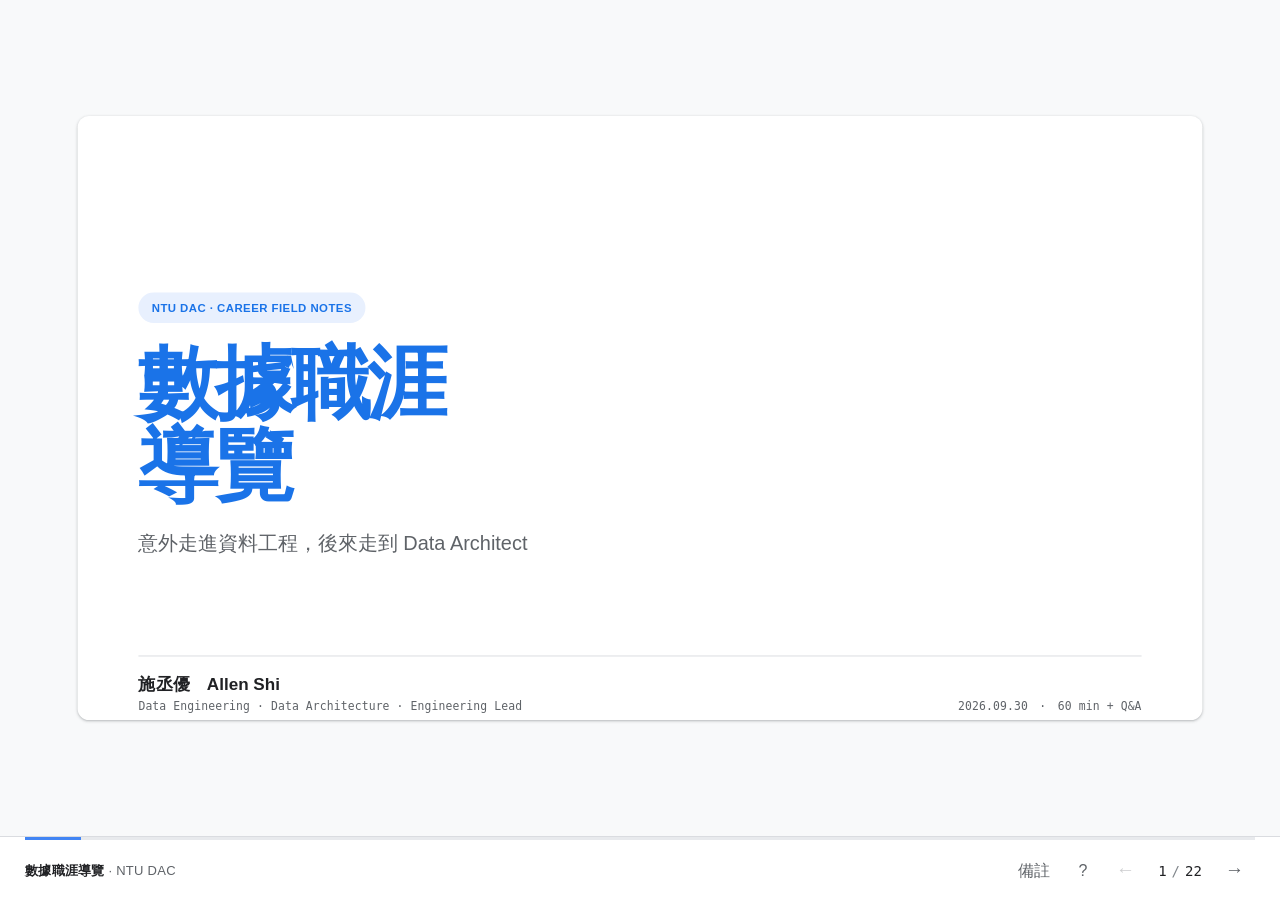
==== index_note.html @ e1ce3c4b "Home page" ====
<!DOCTYPE html>
<html lang="zh-Hant">
<head>
<meta charset="utf-8">
<meta name="viewport" content="width=device-width, initial-scale=1, viewport-fit=cover">
<title>數據職涯導覽 — NTU DAC</title>
<meta name="description" content="給臺大資料分析與決策社的資料職涯分享：資料價值鏈、DA／DS／DE、工程實務、職涯路徑與 AI 時代的準備。">
<meta name="color-scheme" content="light">
<link rel="icon" href="assets/favicon.svg" type="image/svg+xml">
<link rel="stylesheet" href="assets/style.css">
</head>
<body>
<a class="skip-link" href="#deck">跳到簡報內容</a>
<div class="stage" id="stage">
<main class="deck" id="deck" aria-roledescription="簡報" aria-label="數據職涯導覽">
<!-- SECTION: 01-intro -->
<section class="slide slide--dark slide--cover" id="intro-cover" role="group" aria-label="封面：數據職涯導覽">
  <div class="pad">
    <p class="cover-mark">NTU DAC · CAREER FIELD NOTES</p>
    <h1 class="cover-title">數據職涯<br><em>導覽</em></h1>
    <p class="cover-sub">意外走進資料工程，後來走到 Data Architect</p>
    <footer class="cover-foot"><div><p class="name">施丞優　Allen Shi</p><p class="mono">Data Engineering · Data Architecture · Engineering Lead</p></div><p class="mono">2026.09.30　·　60 min + Q&amp;A</p></footer>
  </div>
  <div class="slide-notes" hidden>
    <p><strong>開場，約 2 分鐘。</strong>今天不會從工具清單開始，也不需要大家現在就決定職稱。我會先講自己的路徑，再把這段經驗放回資料工作的全貌裡。</p>
    <p>一開始我也不知道自己會走到 Data Engineering，更不可能預先安排好每一步。很多選擇，都是遇到資料量、失敗、部署、權限與溝通問題後，才慢慢看懂自己適合解什麼問題。</p>
  </div>
</section>

<section class="slide" id="intro-now" role="group" aria-label="自我介紹：我現在做的事">
  <div class="pad">
    <p class="eyebrow"><span class="num">01</span> 自我介紹 · NOW</p>
    <h2>我現在同時處理<br>資料管線與系統設計</h2>
    <div class="split split--wide">
      <div class="stack">
        <p class="lede">現任歐洲資料顧問公司的 Engineering Lead。我的工作常從一句很模糊的需求開始，最後要變成一個跑得動、有人維護、成本也付得起的系統。</p>
        <dl class="profile">
          <div class="profile-line"><dt>我負責</dt><dd>Data Engineering、Cloud Architecture、Data Architecture 與系統架構規劃。</dd></div>
          <div class="profile-line"><dt>我需要判斷</dt><dd>資料量、存取模式、處理流程、資安限制、穩定性、成本與未來的變化。</dd></div>
          <div class="profile-line"><dt>我需要協作</dt><dd>和客戶、產品、分析、資料科學與工程團隊，把需求、風險與限制整理成一個能執行的技術決策。</dd></div>
        </dl>
      </div>
      <div class="note-box">
        <h3>一個常見的工作場景</h3>
        <p>客戶說：「我們需要即時資料平台。」</p>
        <p>我會先把幾個基本問題問清楚：</p>
        <ul>
          <li>哪個決策真的需要即時？</li>
          <li>延遲幾分鐘會造成什麼損失？</li>
          <li>資料量與尖峰怎麼變化？</li>
          <li>誰定義正確？失敗時誰處理？</li>
        </ul>
      </div>
    </div>
    <p class="kicker"><strong>我通常先問四件事：誰會用、要多快、怎麼驗證、出錯誰負責。</strong></p>
  </div>
  <div class="slide-notes" hidden>
    <p><strong>這張約 4 分鐘。</strong>不要念職稱。用「一句需求怎麼被拆開」讓大家知道 Engineering Lead 的工作同時包含技術判斷、協作與交付，不會只停在管理或寫一條更大的 Pipeline。</p>
    <p>顧問情境常需要在不完整資訊下先建立假設，再用問題、資料與小型驗證把假設修正。技術能力很重要；如果無法說明取捨，方案就很難落地。</p>
  </div>
</section>

<section class="slide" id="intro-path" role="group" aria-label="自我介紹：關於我與職涯路徑">
  <div class="pad">
    <p class="eyebrow"><span class="num">01</span> 自我介紹</p>
    <h2>關於我</h2>
    <p class="lede">從數學與問題拆解，走到資料平台與架構。</p>
    <div class="about-me-layout">
      <article class="about-me-card">
        <h3 class="about-me-card__title">我的背景</h3>
        <div class="about-me-grid">
          <div class="about-fact about-fact--blue"><h4>目前角色</h4><p>歐洲資料公司 Engineering Lead</p></div>
          <div class="about-fact about-fact--red"><h4>工作重點</h4><p>資料工程、雲端架構、資料治理</p></div>
          <div class="about-fact about-fact--yellow"><h4>教學工作</h4><p>緯育 TibaMe／資策會講師與課程顧問</p></div>
          <div class="about-fact about-fact--green"><h4>專業認證</h4><p>Google Cloud 專業資料工程師與雲端架構師</p></div>
          <div class="about-fact about-fact--blue"><h4>學歷</h4><p>國立中央大學數學系</p></div>
          <div class="about-fact about-fact--red"><h4>資料工程年資</h4><p>約 7 年，橫跨新創與企業</p></div>
        </div>
      </article>
      <article class="career-card">
        <div class="career-card__heading"><h3>我的過往公司</h3><span class="career-card__tag">從資料工程到資料架構</span></div>
        <ul class="career-bullets" aria-label="我的過往公司">
          <li class="career-bullet career-bullet--current"><div><h4>歐洲資料公司</h4><p>Engineering Lead｜資料工程、雲端架構</p></div></li>
          <li class="career-bullet career-bullet--blue"><div><h4>ViewSonic</h4><p>資料湖倉、資料治理</p></div></li>
          <li class="career-bullet career-bullet--red"><div><h4>Hengstyle</h4><p>資料模型、資料架構</p></div></li>
          <li class="career-bullet career-bullet--yellow"><div><h4>Gamania</h4><p>分散式 ETL、Spark</p></div></li>
          <li class="career-bullet career-bullet--green"><div><h4>LnData</h4><p>Hadoop 大數據解決方案</p></div></li>
          <li class="career-bullet career-bullet--blue"><div><h4>Taipei Fubon Bank</h4><p>資料管線監控</p></div></li>
          <li class="career-bullet career-bullet--red"><div><h4>數學系</h4><p>國立中央大學</p></div></li>
        </ul>
      </article>
    </div>
  </div>
  <div class="slide-notes" hidden>
    <p><strong>這張約 5 分鐘。</strong>先讓大家知道我現在的角色、工作焦點、教學背景與學經歷，再用右側過往經歷讓大家看見這些能力是怎麼一路累積。</p>
    <p>職涯路徑不要講成升職階梯，而是問題範圍逐步變大：從問題拆解、資料處理、資料流程與上線交付，走到平台架構與技術決策。詳細的五階段個人故事與心路轉折先留在後段職涯章慢慢聊，這裡先帶大家看懂工作全貌，轉入下一章的資料價值鏈。</p>
  </div>
</section>

<!-- SECTION: 02-value-chain -->
<section class="slide slide--dark section-divider" id="value-divider" role="group" aria-label="資料價值產業鏈：章節開場">
  <div class="pad"><p class="section-code">02 / VALUE CHAIN</p><h2>資料為什麼會變成一門工程？</h2><div class="divider-line"></div><p class="section-intro">一筆資料從事件產生，經過來源系統與資料平台，最後用來分析或支援決策。<br>中間任何一段出了問題，最後的結果就可能不值得相信。</p></div>
  <div class="slide-notes" hidden><p>這一段先建立共同底圖。資料職位變重要，是因為企業開始把資料當成持續運作的基礎設施，也需要有人把一次性的整理工作變成穩定流程。</p></div>
</section>

<section class="slide" id="value-chain-map" role="group" aria-label="資料價值產業鏈：事件如何走到行動">
  <div class="pad">
    <p class="eyebrow"><span class="num">02</span> 資料價值產業鏈</p>
    <h2>一張 dashboard，<br>背後有一整條資料路徑</h2>
    <p class="lede">DA、DS、DE 都在同一條資料路徑上工作。畫面上的數字只是最後一站，前面每個環節都可能改變它。</p>
    <div class="value-flow" aria-label="資料從事件走到決策的五個階段">
      <div class="value-flow__rail" aria-hidden="true"></div>
      <article class="value-flow__stage">
        <span class="value-flow__node">01</span>
        <div><span class="value-flow__tag">INPUT</span><h3>真實世界</h3><p>交易、點擊、設備、客服、業務流程</p></div>
      </article>
      <article class="value-flow__stage">
        <span class="value-flow__node">02</span>
        <div><span class="value-flow__tag">SOURCE</span><h3>來源系統</h3><p>DB、API、Log、第三方服務與人工輸入</p></div>
      </article>
      <article class="value-flow__stage">
        <span class="value-flow__node">03</span>
        <div><span class="value-flow__tag">PLATFORM</span><h3>資料平台</h3><p>擷取、轉換、儲存、建模、品質與治理</p></div>
      </article>
      <article class="value-flow__stage">
        <span class="value-flow__node">04</span>
        <div><span class="value-flow__tag">INSIGHT</span><h3>分析／模型</h3><p>指標、實驗、預測、分群與推論</p></div>
      </article>
      <article class="value-flow__stage">
        <span class="value-flow__node">05</span>
        <div><span class="value-flow__tag">ACTION</span><h3>決策與行動</h3><p>產品、營運、行銷、風控與管理</p></div>
      </article>
    </div>
    <div class="value-flow__outcomes">
      <div class="value-flow__outcome value-flow__outcome--blue"><h3>資料工程的價值</h3><p>讓資料按預期出現；出錯時有人知道、找得到，也修得回來。</p></div>
      <div class="value-flow__outcome value-flow__outcome--green"><h3>分析的價值</h3><p>把資料整理成能回答問題的指標、比較和證據；圖表只是最後的呈現方式。</p></div>
      <div class="value-flow__outcome value-flow__outcome--yellow"><h3>公司真正需要的能力</h3><p>把資料做得更快、更穩，讓人敢拿來做決策；平台長什麼樣只是其中一小部分。</p></div>
    </div>
  </div>
  <div class="slide-notes" hidden>
    <p><strong>這張約 5 分鐘。</strong>先帶大家從左到右看完整條資料路徑：一個 dashboard 上的數字，不是從畫面上突然出現，而是從真實世界的事件開始，經過來源系統、資料平台，最後才進到分析與決策。</p><p>再補充各段工作的差異：資料工程在中間承擔的是把來源的混亂整理成下游可依賴的介面；分析與模型則把資料整理成能回答問題的指標、比較和證據。這兩種工作不是分開的兩條路，而是在同一條路徑上接力。</p><p>最後收在下方三個價值：公司真正需要的不是某一個特定平台，而是把資料做得更快、更穩，讓人敢拿來做決策。可以問大家：如果你看見一個 dashboard，會想往左追問哪一段？</p>
  </div>
</section>

<section class="slide" id="value-why-now" role="group" aria-label="資料職位為什麼近年爆紅">
  <div class="pad">
    <p class="eyebrow"><span class="num">02</span> 為什麼是現在？</p>
    <h2>資料職位為什麼在這幾年變多？</h2>
    <p class="thesis">資料一旦進入營運，錯一次就不只是報表錯；庫存、行銷、風控與客戶服務都可能跟著錯。</p>
    <div class="pain-grid">
      <article class="pain-card pain-card--blue">
        <span class="pain-card__no">01 / DAILY</span>
        <h3>資料變成每天都要跑的系統</h3>
        <p>流程不是跑完一次就結束。半夜斷掉、隔天才發現，報表、推薦或營運數字就會一起延遲。</p>
      </article>
      <article class="pain-card pain-card--red">
        <span class="pain-card__no">02 / DEFINITION</span>
        <h3>同一個數字，常常有不同答案</h3>
        <p>不同團隊各自計算營收或活躍用戶，大家都能交報表，卻沒有人能說明哪個才是基準。</p>
      </article>
      <article class="pain-card pain-card--yellow">
        <span class="pain-card__no">03 / SCALE</span>
        <h3>資料量變大，錯誤也變得更貴</h3>
        <p>查詢變慢、回補變久、雲端費用上升。問題不再只是能不能算，而是能不能穩定地算下去。</p>
      </article>
      <article class="pain-card pain-card--green">
        <span class="pain-card__no">04 / AI</span>
        <h3>AI 越快，越快暴露資料問題</h3>
        <p>模型可以很快給答案，但來源過期、欄位定義不一致，回答再順也可能是錯的。</p>
      </article>
    </div>
    <p class="kicker"><strong>資料職位變多，是因為資料已經從分析素材，變成會影響營運的系統。</strong></p>
  </div>
  <div class="slide-notes" hidden><p><strong>這張約 5 分鐘。</strong>這頁不是要說「資料變多，所以需要資料工程師」這麼簡單。真正的變化是：資料開始進入每天的營運流程，一次錯誤會沿著下游傳出去。</p><p>可以依序講四個痛點：流程需要每天穩定跑；不同部門對同一個指標有不同定義；資料量放大後，速度、回補與成本都變成工程問題；AI 讓答案產生得更快，也讓錯誤定義與過期資料更快被放大。</p><p>收尾時強調：資料職位增加，不是因為工具名稱變多，而是資料已經會影響庫存、行銷、風控與客戶服務。</p></div>
</section>

<!-- SECTION: 03-roles -->
<section class="slide slide--dark section-divider" id="roles-divider" role="group" aria-label="DA DS DE：章節開場">
  <div class="pad"><p class="section-code">03 / ROLE MAP</p><h2>DA、DS、DE，處理不同的資料問題</h2><div class="divider-line"></div><p class="section-intro">DA 把資料轉成洞察，DS 建立預測與模型，DE 確保資料穩定流動。</p></div>
  <div class="slide-notes" hidden><p>這一段用問題與產出去講三個角色。不同公司會重疊，尤其小團隊一個人可能同時做兩三種事。</p></div>
</section>

<section class="slide" id="roles-map" role="group" aria-label="DA DS DE：角色比較與職能地圖">
  <div class="pad">
    <p class="eyebrow"><span class="num">03</span> 初步認識 DA／DS／DE</p>
    <h2>三種角色，起手式與責任不同</h2>
    <p class="lede">同一份資料可以被三種角色使用，差別在於面對同一個目標時，各自先解決哪種問題與主要風險。</p>
    <div class="role-table-wrap">
      <table class="role-compare-table" aria-label="DA、DS、DE 角色比較表">
        <thead>
          <tr>
            <th scope="col" class="role-col-role">角色</th>
            <th scope="col" class="role-col-question">常問問題</th>
            <th scope="col" class="role-col-deliver">決定與交付</th>
            <th scope="col" class="role-col-risk">主要風險</th>
          </tr>
        </thead>
        <tbody>
          <tr class="role-row role-row--da">
            <th scope="row" class="role-cell-title">
              <span class="role-badge role-badge--da">DA</span>
              <span class="role-name-zh">資料分析師</span>
              <span class="role-name-en">Data Analyst</span>
            </th>
            <td>
              <strong>到底發生了什麼？</strong>
              <p>定義指標，找出趨勢與例外。</p>
            </td>
            <td>
              <strong>指標定義與分析建議</strong>
              <p>決定比較口徑，交付分析結果與限制。</p>
            </td>
            <td>
              <strong>口徑不一致</strong>
              <p>資料涵蓋範圍或期間有缺口，結論難以支持決策。</p>
            </td>
          </tr>
          <tr class="role-row role-row--ds">
            <th scope="row" class="role-cell-title">
              <span class="role-badge role-badge--ds">DS</span>
              <span class="role-name-zh">資料科學家</span>
              <span class="role-name-en">Data Scientist</span>
            </th>
            <td>
              <strong>什麼可能發生？</strong>
              <p>建立假設，驗證預測是否有用。</p>
            </td>
            <td>
              <strong>模型、實驗與評估</strong>
              <p>選擇評估方式，交代結果的適用範圍。</p>
            </td>
            <td>
              <strong>證據無法用在實際情境</strong>
              <p>訓練資料不具代表性，使用時拿不到相同特徵。</p>
            </td>
          </tr>
          <tr class="role-row role-row--de">
            <th scope="row" class="role-cell-title">
              <span class="role-badge role-badge--de">DE</span>
              <span class="role-name-zh">資料工程師</span>
              <span class="role-name-en">Data Engineer</span>
            </th>
            <td>
              <strong>資料能不能可靠到達？</strong>
              <p>設計管線，維持資料品質與可用性。</p>
            </td>
            <td>
              <strong>資料模型與可重跑流程</strong>
              <p>決定更新與恢復方式，交付檢查規則與監控。</p>
            </td>
            <td>
              <strong>資料缺漏或無法恢復</strong>
              <p>流程延遲、結果無法追溯，出錯後難以回補。</p>
            </td>
          </tr>
        </tbody>
      </table>
    </div>
    <div class="role-map-footer">
      <div class="role-map-note">不同公司有不同分工，三種角色也會重疊。</div>
      <div class="role-map-note">選角色時，想想你願意長期處理哪類問題。</div>
    </div>
  </div>
  <div class="slide-notes" hidden>
    <p><strong>這張約 6 分鐘。</strong>DA 會問期間、回補與去重規則；DS 會問特徵是否可用、歷史資料與品質是否足夠；DE 則看影響範圍、監控與如何恢復。</p>
    <p>三個角色名稱中英對照：DA（Data Analyst 資料分析師）、DS（Data Scientist 資料科學家）、DE（Data Engineer 資料工程師）。DA 側重定義與洞察，DS 側重假設與預測證據，DE 側重管線穩定、資料契約與可追溯重跑。不同公司會有不同邊界與重疊；特別在小團隊，一人可能包辦從資料管線到報表分析。</p>
    <p>引導學生思考：不需要急著幫自己貼標籤，而是看自己願意長期面對哪類挫折與挑戰——是面對模糊需求並勇敢下定義（DA）、是在不確定中接受假設可能被推翻（DS），還是反覆處理管線失效、重跑回補與底層維運（DE）。接下來用會員流失情境，看這些問題如何在同一個團隊裡接起來。</p>
  </div>
</section>

<!-- SECTION: 04-collaboration -->
<section class="slide slide--dark section-divider" id="work-divider" role="group" aria-label="資料工作實務：章節開場">
  <div class="pad"><p class="section-code">04 / WORK IN PRACTICE</p><h2>從一起定義，到把資料交付給下游</h2><div class="divider-line"></div><p class="section-intro">角色合作和 DE 日常，其實是同一件事：把問題做成別人敢用、也接得起來的系統。</p></div>
  <div class="slide-notes" hidden><p>這一段把原本的 Collaboration 和 DE Daily 合在一起。角色合作不是開會分工而已，最後要落在資料能不能被使用、被驗證、被維護。</p></div>
</section>

<section class="slide" id="work-collaboration" role="group" aria-label="資料工作實務：角色如何一起把問題做完">
  <div class="pad">
    <p class="eyebrow"><span class="num">04</span> 共同問題</p>
    <h2>會員可能流失時，<br>三個角色怎麼一起把問題做完</h2>
    <p class="lede">先對齊問題，再決定要不要做模型；最後還要讓結果能持續更新、有人接手。</p>
    <div class="collab-flow"><article class="collab-node"><span class="role">DA · 定義</span><h3>先把「流失」說清楚</h3><p>觀察期間、納入族群、例外與成功條件先定義，避免拿模糊標籤訓練模型。</p></article><div class="collab-arrow">→</div><article class="collab-node center"><span class="role">共同決策</span><h3>這個結果要用來做什麼？</h3><p>是發通知、給優惠、調整產品，還是只想理解現象？錯判成本與決策時點要先說清楚。</p></article><div class="collab-arrow">→</div><article class="collab-node"><span class="role">DS · DE</span><h3>驗證，然後持續供應</h3><p>DS 看證據與限制；DE 確認特徵資料能更新、重跑，訓練與上線拿到的資料一致。</p></article></div>
    <div class="contract"><div class="contract-item"><h3>定義</h3><p>期間、族群、例外與成功條件。</p></div><div class="contract-item"><h3>驗證</h3><p>資料一致，結果附帶適用範圍與限制。</p></div><div class="contract-item"><h3>交付</h3><p>更新頻率、owner、失效與回補方式。</p></div></div>
  </div>
  <div class="slide-notes" hidden><p><strong>這張約 6 分鐘。</strong>用會員流失案例把三種工作接起來。DA 的定義會影響 DS 的標籤，DS 的需求會影響 DE 的資料契約；業務的決策成本則會反過來決定要不要做模型。</p><p>三個底部詞是交付前的最低共識：先把問題定義清楚，再確認資料與結果的限制，最後留下更新頻率、owner、失效訊號與回補方式。合作不是把工作切開，而是讓下一個人不用重新猜前面發生了什麼。</p></div>
</section>

<section class="slide" id="work-de-daily" role="group" aria-label="資料工作實務：資料工程師日常與架構取捨">
  <div class="pad">
    <p class="eyebrow"><span class="num">04</span> DE DAILY</p>
    <h2>DE 的日常，<br>不是把 Pipeline 寫完就結束</h2>
    <p class="lede">每個需求都要在即時性、可靠度、維運能力與成本之間做選擇。</p>
    <div class="day-layout"><div class="day-spine"><div class="day-step"><h3>1. 問清楚來源與用途</h3><p>誰產生、誰使用、多久更新，成功的定義是什麼？</p></div><div class="day-step"><h3>2. 選批次、微批次或即時</h3><p>由決策時點與失敗成本推導，不先追工具熱度。</p></div><div class="day-step"><h3>3. 建立可重跑的流程</h3><p>轉換、重試、回補與版本控制都要能走得通。</p></div><div class="day-step"><h3>4. 讓錯誤先被看見</h3><p>品質、freshness、schema、告警與 owner 要連起來。</p></div><div class="day-step"><h3>5. 交付給下游，持續修</h3><p>文件、血緣與新需求都會回到這條工作迴圈。</p></div></div><div class="day-artifact"><article class="artifact"><span class="mono">INPUT</span><h3>資料契約</h3><p>欄位、型別、更新頻率、擁有者與變更規則。</p></article><article class="artifact"><span class="mono">PROCESS</span><h3>Pipeline</h3><p>能觀測、能重跑，也能處理延遲與部分失敗。</p></article><article class="artifact"><span class="mono">CONTROL</span><h3>品質與血緣</h3><p>知道哪個檢查失敗，也知道影響哪些下游。</p></article><article class="artifact"><span class="mono">HANDOFF</span><h3>文件與告警</h3><p>讓下一個人接手時，不必只靠口頭記憶。</p></article></div></div>
    <p class="quote">即時不是預設答案；<strong>選的方案要對應需求，也要能長期維護。</strong></p>
  </div>
  <div class="slide-notes" hidden><p><strong>這張約 6 分鐘。</strong>這頁把 DE 的日常和架構判斷放在一起。很多時間花在上游欄位變更、資料延遲、回補、告警與下游定義不一致，不只是寫 Pipeline。</p><p>Batch、Micro-batch、Streaming 都是選項，不是職稱或能力高低。即時需求要由業務決策時點、延遲損失、重放需求、團隊維運能力與成本推導。最後收在四個交付物：資料契約、能重跑的 Pipeline、品質與血緣、文件與告警。</p></div>
</section>

<!-- SECTION: 06-career-path -->
<section class="slide slide--dark section-divider" id="career-divider" role="group" aria-label="我的職涯如何走到現在：章節開場">
  <div class="pad"><p class="section-code">05 / CAREER PATH</p><h2>職涯往前走，<br>要負責的範圍也會變大</h2><div class="divider-line"></div><p class="section-intro">回頭看，我先學會把問題做深，後來才開始對流程、系統、團隊與決策負責。</p></div>
  <div class="slide-notes" hidden><p>這一段要講心路，不要念完整履歷。每個階段回答兩件事：當時遇到的問題變了什麼？因此需要多學會哪種責任？</p></div>
</section>

<section class="slide" id="career-timeline" role="group" aria-label="我的職涯如何走到現在：五個階段">
  <div class="pad">
    <p class="eyebrow"><span class="num">05</span> 我的路徑 · CAREER PATH</p>
    <h2>從資料工程出發，<br>一路走到架構與帶領</h2>
    <p class="lede">我在後端與大量資料處理的工作裡找到方向，後來逐步接下流程、架構與團隊協作的責任。</p>
    <div class="career"><article class="career-item"><span class="era">01 / FOUNDATION</span><h3>數學背景</h3><p>練習定義、假設與驗證，習慣先把模糊問題拆開。</p><p class="learn">面對抽象問題的耐心</p></article><article class="career-item"><span class="era">02 / ENTRY</span><h3>大數據分析訓練</h3><p>從大數據分析訓練接觸資料清理與處理，逐漸注意到背後的工程問題。</p><p class="learn">接觸資料處理與工程問題</p></article><article class="career-item"><span class="era">03 / BACKEND</span><h3>新創後端工程</h3><p>進入資料導向團隊，以後端開發為主並接觸運算框架，發現自己熱愛大量資料可靠流動。</p><p class="learn">讓系統在限制下運作</p></article><article class="career-item"><span class="era">04 / SCALE</span><h3>大規模資料處理</h3><p>正式以資料工程師角色工作，以分散式運算與雲端平台處理龐大資料量，確保管線可重跑。</p><p class="learn">讓流程可重跑、可觀測</p></article><article class="career-item"><span class="era">05 / LEAD</span><h3>架構設計與帶領</h3><p>從資料處理延伸到資料治理、架構規劃與多團隊協作，對技術選擇、邊界與長期維護負責。</p><p class="learn">對選擇與系統結果負責</p></article></div>
    <div class="quote">我找到自己喜歡的工作，是讓大量資料在短時間內<strong>可靠地流過系統</strong>。</div>
  </div>
  <div class="slide-notes" hidden>
    <p><strong>這張約 6 分鐘。</strong>這一頁融合了我從數學系一路走到架構工作的五個階段與心路轉折，不要把履歷逐段念過去，而是聚焦「當時遇到的問題變了什麼」與「責任如何擴張」。</p>
    <p>那時我還不知道資料工程師這個職位，只知道自己想參與資料處理，讓結果更快出來。</p>
    <p>進入資料導向的新創公司後，雖然掛名後端工程師，但主要接觸大數據運算框架。那時我確定了自己真正熱愛的動機：看著資料順暢流過系統，並把極大資料量在短時間內可靠處理完畢，帶來最直接的成就感。隨後正式在企業級規模以資料工程師身份面對海量處理與穩定交付。</p>
    <p>後來，我更在意資料治理、資料定義與長期使用，逐步參與跨團隊架構設計，走到現在的 Engineering Lead 工作。</p>
  </div>
</section>

<section class="slide" id="career-lessons" role="group" aria-label="我的職涯如何走到現在：三個轉折">
  <div class="pad">
    <p class="eyebrow"><span class="num">05</span> 三個轉折</p>
    <h2>資料工程不是一開始就選好的</h2>
    <p class="career-turns-lede">我是在金融數據團隊、新創和遊戲公司的工作裡，慢慢找到想走的方向。</p>
    <div class="career-turn-track" aria-hidden="true"><span>01</span><span>02</span><span>03</span></div>

    <div class="career-turns" aria-label="從金融數據團隊到資料架構師的三個職涯轉折">
      <article class="career-turn career-turn--one">
        <span class="career-turn__index">01</span>
        <span class="career-turn__stage">加入數據團隊</span>
        <h3>興趣先埋下來</h3>
        <p>當時沒有很明確的「資料工程師」角色。我做資料處理與分析、管理資料庫，也接觸大數據系統。對資料怎麼流動開始有點好奇，但還說不上是明確興趣。</p>
        <p class="career-turn__reflection">那時只是隱約覺得，自己喜歡碰資料。</p>
      </article>

      <article class="career-turn career-turn--two">
        <span class="career-turn__index">02</span>
        <span class="career-turn__stage">後端工程師、大數據處理</span>
        <h3>確定喜歡大數據處理</h3>
        <p>新創時我以後端工程為主，維護 API，也要用 Hadoop 處理資料。這讓我確定自己喜歡處理大量資料、讓它跑得更快，也喜歡管理 infra。後來到遊戲公司，我又累積了大規模資料與大數據框架經驗。</p>
        <p class="career-turn__reflection">好奇變成了想繼續深耕的技術方向。</p>
      </article>

      <article class="career-turn career-turn--three">
        <span class="career-turn__index">03</span>
        <span class="career-turn__stage">資料架構、資料治理</span>
        <h3>從系統維運轉向治理與架構</h3>
        <p>大數據系統讓我學到很多，但除錯常卡在錯誤訊息和 root cause 對不上。我也看見自己需要補專案控管與理解業務需求的能力。獵頭介紹數據治理職務後，我開始和業務釐清需求、轉成技術方案並控進度，發現自己更喜歡治理與架構工作。</p>
        <p class="career-turn__reflection">這次轉職讓我找到更適合自己的工作重心。</p>
      </article>
    </div>

    <div class="career-now">
      <span class="mono">NOW</span>
      <strong>資料架構師</strong>
      <span>數據治理 · 資料架構 · 雲端架構</span>
    </div>
  </div>
  <div class="slide-notes" hidden>
    <p><strong>這張約 5 分鐘。主軸：</strong>我不是一開始就規劃好要當資料工程師。方向是幾份工作做下來，才慢慢清楚。</p>
    <p><strong>第一個轉折，金融業數據團隊：</strong>剛進去時，團隊沒有明確定義「資料工程師」這個角色。我做資料處理、分析、資料庫，也接觸大數據系統管理。當時還沒有很強烈地認定這就是我的興趣，只是開始注意到自己對資料如何流動有點好奇。</p>
    <p><strong>第二個轉折，新創資料產品：</strong>我的職稱是後端工程師，工作有維護 API，也有一大部分要在 Hadoop 相關系統處理資料。這時我比較確定，自己喜歡大數據處理、讓資料跑得更快，也喜歡管理 infra。後來進入遊戲公司，面對更大的資料規模，學到更多 Hadoop 與大數據框架；這段工作把技術底子做深了。</p>
    <p><strong>第三個轉折，從遊戲公司轉向數據治理：</strong>大規模系統很有挑戰，但也很累。有時錯誤訊息和真正的 root cause 對不上，除錯會花很多力氣。我也發現自己在專案控管、理解業務端在意什麼方面還有不足。剛好獵頭介紹一個數據治理相關職位，我可以把業務需求轉成技術方案，也要控專案進度。做了一段時間後，我發現自己更喜歡數據治理、規劃架構和雲端架構，於是繼續往資料架構發展，現在的職位也是資料架構師。</p>
    <p><strong>講述時的重點：</strong>不要把這條路說成事先規劃好的升遷階梯。金融業是接觸資料工作的起點；新創讓興趣變得具體；遊戲公司讓我累積大規模系統經驗，也讓我看見只會處理系統問題不夠；數據治理工作則讓我確認自己喜歡把業務需求、專案與架構接起來。</p>
  </div>
</section>

<!-- SECTION: 07-cases -->
<section class="slide slide--dark section-divider" id="cases-divider" role="group" aria-label="實際案例分享：章節開場">
  <div class="pad"><p class="section-code">06 / CASE STUDIES</p><h2>從案例看，<br>技術選擇怎麼做出來</h2><div class="divider-line"></div><p class="section-intro">下面用兩個去識別化的工程案例，看不同角色先問什麼，也看每個方案要付出什麼代價。</p></div>
  <div class="slide-notes" hidden><p>先說明案例邊界：客戶名稱、內部數字與敏感欄位都不放進來。這裡保留問題結構與技術取捨，讓大家看到工程思維如何落地。</p></div>
</section>

<section class="slide" id="case-ingestion" role="group" aria-label="案例一：電商數據中台與資料治理">
  <div class="pad">
    <div class="case-banner">
      <div>
        <p class="eyebrow"><span class="num">06</span> 案例一 · DATA PLATFORM</p>
        <h2>把分散的電商資料，<br>整成公司共用的數據底座</h2>
      </div>
      <p class="case-label">電商數據中台專案</p>
    </div>

    <div class="ecom-layout">
      <aside class="ecom-context" aria-label="專案背景與問題">
        <span class="mono">THE PROBLEM</span>
        <h3>資料量不大，<br>但來源與邏輯很分散</h3>
        <div class="ecom-source-list" aria-label="主要資料來源">
          <span>線上會員</span><span>線下會員</span>
          <span>商品資料</span><span>會員標籤</span>
        </div>
        <p>公司報表各自加工資料，SQL／ETL 邏輯與排程散落在不同地方，重跑和補資料也不易統一管理。</p>
        <div class="ecom-team">
          <span class="mono">DATA TEAM</span>
          <strong>集中控管資料邏輯與排程</strong>
        </div>
      </aside>

      <div class="ecom-main">
        <div class="ecom-flow-heading">
          <span class="mono">SHARED DATA PLATFORM</span>
          <span>來源載入、分層轉換，再提供各團隊使用</span>
        </div>
        <div class="ecom-flow" aria-label="電商資料進入 BigQuery、經 dbt 分層轉換後供下游使用">
          <div class="ecom-stage ecom-stage--sources">
            <span class="ecom-stage__label">SOURCES</span>
            <strong>公司資料</strong>
            <div class="ecom-chips">
              <span>線上會員</span><span>線下會員</span>
              <span>商品資料</span><span>會員標籤</span>
              <span>API／行為資料</span>
            </div>
          </div>
          <span class="ecom-arrow" aria-hidden="true">→</span>
          <div class="ecom-stage ecom-stage--ingest">
            <span class="ecom-stage__label">INGEST</span>
            <strong>載入與暫存</strong>
            <div class="ecom-tools">
              <span>Data Fusion</span>
              <span>Python</span>
              <span>Cloud Storage</span>
            </div>
          </div>
          <span class="ecom-arrow" aria-hidden="true">→</span>
          <div class="ecom-stage ecom-stage--warehouse">
            <div class="ecom-warehouse-head"><span class="ecom-stage__label">BIGQUERY</span><strong>dbt 分層轉換</strong></div>
            <div class="ecom-dbt-layers" aria-label="dbt 五層資料模型">
              <span><b>01</b> Source</span>
              <span><b>02</b> ODS</span>
              <span><b>03</b> STG</span>
              <span><b>04</b> Dimensions &amp; Details</span>
              <span><b>05</b> Mart</span>
            </div>
          </div>
          <span class="ecom-arrow" aria-hidden="true">→</span>
          <div class="ecom-stage ecom-stage--outputs">
            <span class="ecom-stage__label">CONSUMERS</span>
            <strong>下游應用</strong>
            <div class="ecom-chips ecom-chips--outputs">
              <span>Power BI</span>
              <span>Data Science</span>
              <span>CDP &amp; MA</span>
              <span>Reverse ETL</span>
            </div>
          </div>
        </div>
        <div class="ecom-orchestration">
          <strong>Prefect</strong>
          <span>統一排程與執行監控</span>
          <i aria-hidden="true"></i>
          <span>失敗後可重跑／補資料</span>
        </div>
      </div>
    </div>

    <div class="ecom-governance" aria-label="治理目標">
      <strong>治理落點</strong>
      <span>報表口徑一致</span><b>·</b><span>品質可檢核</span><b>·</b><span>資料來源可追溯</span><b>·</b><span>排程可重跑與補資料</span>
    </div>
  </div>
  <div class="slide-notes" hidden>
    <p><strong>約 4–5 分鐘。分享節奏：</strong>0:00–1:00 說明資料量不大、難處在資料和處理邏輯分散；1:00–2:30 走一次來源、載入、BigQuery/dbt 分層與下游的資料路徑；2:30–3:30 說明 Prefect 如何統一排程，讓 Data team 管理執行與重跑／補資料；3:30–4:30 收束到數據治理：報表口徑、品質檢核與來源追溯。</p>
    <p><strong>背景與問題：</strong>這是電商平台相關專案。原本資料量不算大，但線上會員、線下會員、商品與會員標籤等資料分散；公司層級報表所需的加工邏輯與排程也分布在不同地方。維護時要找出資料在哪裡處理、由哪個排程產生；出錯後要重跑或補資料，也不容易由同一團隊統一管理。</p>
    <p><strong>架構圖說明：</strong>圖中資料來源包含資料庫／會員資料、檔案、API 與使用者行為；依來源透過 Data Fusion、Python 或 Cloud Storage 載入 BigQuery。進入 BigQuery 後由 dbt 按 Source、ODS、STG、Dimensions &amp; Details、Mart 分層整理，再供 Power BI、Data Science 工作流程、CDP／MA 與 Reverse ETL 使用。這些載入工具是來源路徑的組合，不代表每種資料都依序通過每個工具。</p>
    <p><strong>排程與治理：</strong>Prefect 用來集中編排與監控資料流程，讓 Data team 統一管理排程、執行狀態，以及失敗後的重跑與補資料。重點不只是把資料放進 BigQuery，而是把原本散落各處的報表加工邏輯收斂到 Data team，使共用資料模型有一致的責任窗口。</p>
    <p><strong>保留的工程核心：</strong>資料平台集中後，仍需定義各層資料的口徑與粒度，對轉換結果做品質檢核，並保留來源追溯。這延續原案例「資料可信、出了問題能定位」的目標，但不再把故事聚焦在金融業身份橋接或模型特徵工程。</p>
    <p><strong>資訊邊界：</strong>架構名稱與來源／工具／分層／下游依 Allen 提供的圖與描述整理。沒有提供精確資料量、表數、排程頻率、節省時間或錯誤率，因此本頁不宣稱量化效能提升、特定 SLA 或正式治理指標；口頭補充前請先確認可公開的專案範圍與工具實際使用方式。</p>
  </div>
</section>

<section class="slide" id="case-compute" role="group" aria-label="案例二：大數據專案 Job Queue API 任務系統">
  <div class="pad">
    <div class="case-banner">
      <div><p class="eyebrow"><span class="num">06</span> 案例二 · COMPUTE</p><h2>讓 ETL 任務<br>可以排隊、追蹤與交付</h2></div>
      <p class="case-label">大數據專案</p>
    </div>

    <div class="compute-layout">
      <aside class="compute-brief" aria-label="原本 ETL 執行方式與問題">
        <span class="mono">BEFORE / MANUAL RUN</span>
        <h3>程式要上傳，<br>執行後也難追蹤</h3>
        <div class="compute-before"><span>編輯程式</span><b>→</b><span>上傳伺服器</span><b>→</b><span>Crontab／人工執行</span></div>
        <ul class="compute-pain-list">
          <li>Spark 程式不易呼叫</li>
          <li>大量 Log 難以查找</li>
          <li>ETL 邏輯集中，不易維護</li>
          <li>執行狀態不易追蹤</li>
        </ul>
      </aside>

      <div class="compute-main">
        <div class="compute-flow-label">
          <span class="mono">JOB QUEUE API / SYSTEM MAP</span>
        </div>
        <div class="compute-system" aria-label="Job Queue API 提交與背景執行架構">
          <div class="compute-system__lane compute-system__lane--submit">01 / SUBMIT & QUEUE</div>
          <div class="compute-node compute-node--client compute-system__client"><span class="mono">CLIENT</span><strong>提交任務</strong></div>
          <span class="compute-system__arrow compute-system__arrow--client" aria-hidden="true">→</span>
          <div class="compute-node compute-node--api compute-system__api"><span class="mono">REST API</span><strong>建立 Job</strong></div>
          <span class="compute-system__arrow compute-system__arrow--api" aria-hidden="true">→</span>
          <div class="compute-node compute-node--queue compute-system__queue"><span class="mono">RABBITMQ</span><strong>ready queue</strong></div>
          <div class="compute-system__return"><strong>Job ID 回傳 Client</strong><span>提交完成即可查詢，不必等待 Spark 跑完</span></div>
          <div class="compute-system__async"><span>非同步邊界</span><b>任務進入 queue 後，由 Consumer 背景執行</b></div>
          <span class="compute-system__down" aria-hidden="true">↓</span>
          <div class="compute-system__lane compute-system__lane--execute">02 / EXECUTE & STORE</div>
          <div class="compute-node compute-node--consumer compute-system__consumer"><span class="mono">CONSUMER</span><strong>取出任務</strong></div>
          <span class="compute-system__arrow compute-system__arrow--spark" aria-hidden="true">→</span>
          <div class="compute-node compute-node--spark compute-system__spark"><span class="mono">SPARK</span><strong>執行 ETL</strong></div>
          <span class="compute-system__arrow compute-system__arrow--hdfs" aria-hidden="true">→</span>
          <div class="compute-node compute-node--hdfs compute-system__hdfs"><span class="mono">HDFS</span><strong>保存結果</strong></div>
          <div class="compute-system__store">
            <span class="mono">JOB STATE / METADATA · API + CONSUMER</span>
            <div class="compute-system__store-copy"><strong>MySQL</strong><span>保存 Job ID、狀態、SQL 與 HDFS 輸出路徑</span></div>
            <div class="compute-system__states" aria-label="任務狀態：ready、running、done 或 error"><span>ready</span><i>→</i><span>running</span><i>→</i><span>done</span><i>/</i><span>error</span></div>
          </div>
          <div class="compute-system__logs">
            <span class="mono">SPARK LOGS</span>
            <strong>Log System</strong>
            <span>集中查看執行紀錄與錯誤</span>
          </div>
        </div>
      </div>
    </div>

    <div class="compute-bottom">
      <div class="compute-evidence">
        <div class="compute-evidence-head"><span class="mono">PROCESSING TIME / ORIGINAL SLIDE</span><span>三階段時間對照</span></div>
        <div class="compute-timing-table" role="table" aria-label="產品 A 與產品 B 三種處理方式時間比較">
          <div class="compute-timing-table__head" role="row"><span role="columnheader">產品</span><span role="columnheader">MapReduce</span><span role="columnheader">Spark</span><span role="columnheader">JobQueueSys</span></div>
          <div class="compute-timing-table__row" role="row"><strong class="timing-target" role="rowheader">產品 A</strong><span role="cell">5 hr</span><span role="cell">3.5 hr</span><strong role="cell">1 hr</strong></div>
          <div class="compute-timing-table__row" role="row"><strong class="timing-target" role="rowheader">產品 B</strong><span role="cell">6.5 hr</span><span role="cell">4.5 hr</span><strong role="cell">2.5 hr</strong></div>
        </div>
        <p class="compute-footnote">原始投影片列出的方向性數據；資料量、硬體、是否含排隊時間與計算口徑待確認，不歸因於單一元件。</p>
      </div>
      <div class="compute-decision">
        <span class="mono">WHAT CHANGED</span>
        <ul class="compute-changes">
          <li>用 Job ID 查詢任務狀態與輸出位置</li>
          <li>失敗或訊息重送時，核對狀態與結果，避免重複寫入</li>
        </ul>
      </div>
    </div>
  </div>
  <div class="slide-notes" hidden>
    <p><strong>這張約 4–6 分鐘。分享節奏規劃：</strong>0:00–1:00 講原本痛點與人工流程限制；1:00–2:30 拆解 Job Queue API 架構、非同步邊界與 RabbitMQ／MySQL 責任分工；2:30–3:30 提出分散式系統的關鍵 failure mode 問題；3:30–4:30 批判性解讀三階段效能數據與口徑；4:30–5:30 總結工程 trade-off 與資料工程職涯啟示。</p>
    <p><strong>原本的工作方式與痛點：</strong>原始投影片整理出舊有流程：編輯程式 → 上傳到伺服器 → Crontab 或人工執行。當時面臨的痛點不只是執行速度慢，而是責任混在一起：Spark 程式不易呼叫、大量 Log 集中難以排查、ETL 邏輯全部綁在單一腳本不易維護，且執行進度與狀態完全不可追蹤。</p>
    <p><strong>架構流程與非同步邊界：</strong>重構後分為清楚的水平鏈路：Client 透過 REST API 提交任務，API 建立 Job ID 並立即回傳，同時將工作推送到 RabbitMQ ready queue；Consumer 訂閱 queue，取出任務後啟動 Spark 分散式運算；處理後的資料寫入 HDFS。這當中的「非同步邊界」在於：Client 與 API 完成提交後就結束同步等待，後續排隊與 Spark 執行完全在背景進行，避免長時間佔用連線。</p>
    <p><strong>為什麼 RabbitMQ 負責任務傳遞／排隊，而 MySQL 負責持久化狀態／metadata：</strong>這代表兩種完全不同的系統責任。RabbitMQ 是傳遞性、暫態的訊息佇列，專長是緩衝削峰、任務解耦與分派（Consumer 處理完即消費刪除），但不適合用來做狀態查詢、複雜關聯或長期追蹤；MySQL 則是持久化儲存，負責保存 Job ID、請求參數、SQL 內容、目前狀態與產出路徑。兩者搭配是為了讓「任務分派」與「狀態查詢」各自獨立演進。另外 Log System 則專門收集 Spark 執行日誌，讓排查錯誤不必回到各節點翻查檔案。</p>
    <p><strong>Job lifecycle：</strong>以 ready → running → done／error 追蹤。API 建立任務時寫入 ready，Consumer 取出任務並啟動 Spark 時更新為 running，Spark 成功結束寫入 HDFS 則更新為 done，若執行失敗則記錄為 error。提交者可憑 Job ID 隨時回到 API／MySQL 查詢目前狀態與輸出路徑。</p>
    <p><strong>以問題形式探討 Failure Modes（不要把未確認的機制寫成已存在）：</strong>在課堂上可以用三個架構問題引導學生思考分散式邊界：
1. 雙寫一致性問題：如果 REST API 成功將 Job ID 寫入 MySQL，但在向 RabbitMQ publish 訊息時網路斷線或當機，該怎麼辦？此時 DB 有記錄但 queue 永遠沒有任務，系統如何發現與補償？
2. 重複消費與等冪性問題：如果 Consumer 從 queue 取出任務且 Spark 已經在執行，但 Consumer 節點突發中斷，RabbitMQ 因逾時或未確認將訊息重送給另一個 Consumer，會不會造成同一任務重複執行、覆蓋資料或產生 double write？底層 Spark SQL 是否具備等冪性？
3. 狀態反饋斷鏈：如果 Spark 順利運算完成並寫入 HDFS，但回報狀態給 MySQL 時發生失敗，DB 依然顯示 running，誰才是系統的 Source of Truth？
請特別強調：原始投影片提出了架構藍圖，但並未給出完整的 distributed transaction、ack 策略、dead-letter queue 或自動補救實作，這些在真實生產環境都需要額外付出設計與維運成本。</p>
    <p><strong>三階段效能數據的批判性解讀：</strong>原始投影片列出多項任務從 MapReduce、Spark 到 JobQueueSys 的時間對照，例如 產品 A（MapReduce 5 hr → Spark 3.5 hr → JobQueueSys 1 hr）與 產品 B（MapReduce 6.5 hr → Spark 4.5 hr → JobQueueSys 2.5 hr）。解讀這組數字時必須客觀：這是原始投影片記錄的工程演進方向性成果，但不能說成是 Job Queue 單獨造成了 5 倍或 2.6 倍加速。因為執行時間縮短同時包含了 Spark 記憶體運算、SQL 改寫、硬體配置等綜合影響；且原始資料並未說明資料量大小、測試硬體、是否包含 queue wait 排隊時間、重複測試次數，以及原始投影片「% Increase」欄位的公式口徑。因此演講時明確指出：這是一份方向性驗證數據，而不是嚴格的 benchmark 或 SLA。</p>
    <p><strong>工程 Trade-off：</strong>做系統不是盲目加技術。換回的是：提交與執行解耦、任務狀態可查、運算引擎可獨立擴展；付出的代價則是：狀態機一致性、訊息重複消費防範與監控維運成本。</p>
    <p><strong>資訊邊界與待 Allen 確認事項：</strong>
1. 原始投影片支持的事實：Client／REST API／RabbitMQ／MySQL／Consumer／Spark／HDFS 元件架構；ready／running／done／error 狀態劃分；MapReduce、Spark、JobQueueSys 三階段數據表（如 產品 A 5h→3.5h→1h、產品 B 6.5h→4.5h→2.5h）；原本人工執行與 Log 難查之痛點；Git Flow 多 feature 分支規劃。
2. 整理出的教學推導：4–6 分鐘節奏配置；提交／佇列／執行／觀測之責任解耦視角；RabbitMQ 與 MySQL 各司其職之設計理由；以問題形式探討的 failure modes 與資料等冪性；工程 trade-off 框架。
3. 待 Allen 確認事項：Gamania 公司名稱是否可公開具名；專案發生年份、團隊規模與個人實際負責項目；效能數據的硬體、資料量、測量口徑與「% Increase」計算方式；RabbitMQ 的 ack／retry／DLQ／重複消費防範機制；MySQL 與 Queue 一致性設計；系統是否正式 production 上線及維運規模。
4. 本頁不宣稱的事項：不宣稱正式 SLA、生產環境零故障、完整自動重試機制，不加入來源沒有證據的 scp、跳板機、ps aux、HTTP 202/200、Spark Driver、幾百 MB Log 等未證實細節。</p>
  </div>
</section>

<!-- SECTION: 08-ai-era -->
<section class="slide slide--dark section-divider" id="ai-divider" role="group" aria-label="AI 時代該怎麼準備：章節開場">
  <div class="pad"><p class="section-code">07 / AI ERA</p><h2>AI 會改變工作內容，<br>結果仍要有人負責</h2><div class="divider-line"></div><p class="section-intro">程式與答案產生得更快之後，問題定義、驗證、系統脈絡與責任判斷會更常出現在日常工作裡。</p></div>
  <div class="slide-notes" hidden><p>這一段別做成 AI 工具清單。重點是哪些能力會被放大、哪些責任不能外包給模型。</p></div>
</section>

<section class="slide" id="ai-changes" role="group" aria-label="AI 時代：被加速與被放大的工作">
  <div class="pad">
    <p class="eyebrow"><span class="num">07</span> AI 會改變什麼？</p>
    <h2>AI 讓產出變快，<br>錯誤也可能走得更遠</h2>
    <div class="ai-layout"><div class="ai-column"><h3>被加速的部分</h3><ul class="ai-list"><li>把自然語言轉成 SQL、程式或文件初稿</li><li>探索資料、解釋錯誤、產生測試案例</li><li>比較常見架構與實作方式</li><li>讓一個人先做出原本要多人一起起手的初版</li></ul></div><div class="ai-column"><h3>因此更重要的部分</h3><ul class="ai-list"><li>判斷需求與資料是否真的對得上</li><li>驗證答案、理解邊界、找出模型沒看見的例外</li><li>知道權限、資安、成本與穩定性不能靠猜</li><li>為上線後的結果、失效與影響範圍負責</li></ul></div></div>
    <p class="quote">AI 可以很快寫出答案；<strong>能不能上線</strong>，還是要由工程和業務一起判斷。</p>
  </div>
  <div class="slide-notes" hidden><p><strong>這張約 5 分鐘。</strong>承認 AI 會提高個人產出，避免用「AI 不會取代人」這種空泛句子帶過。產出速度提高後，驗證、脈絡與責任會更重要。</p></div>
</section>

<section class="slide" id="ai-prep" role="group" aria-label="AI 時代：需要準備的能力">
  <div class="pad">
    <p class="eyebrow"><span class="num">07</span> 怎麼準備？</p>
    <h2>寫程式之外，<br>也要學會審查 AI 寫的系統</h2>
    <div class="prepare-steps"><article class="prepare-step"><span class="mono">01 / FOUNDATION</span><h3>把底層補起來</h3><p>SQL、Python、資料結構、網路、Linux、版本控制與基礎統計。基礎不夠，很難知道答案哪裡不對。</p></article><article class="prepare-step"><span class="mono">02 / CONTEXT</span><h3>學會看完整流程</h3><p>不能只看一段 query；還要追來源、轉換、儲存、權限、部署、監控與下游使用。</p></article><article class="prepare-step"><span class="mono">03 / EVIDENCE</span><h3>用測試與觀測驗證</h3><p>用資料測試、效能測試、錯誤情境與真實案例去驗證它。「看起來合理」還不夠。</p></article><article class="prepare-step"><span class="mono">04 / JUDGEMENT</span><h3>練習說清楚取捨</h3><p>為什麼這樣做？成本是什麼？什麼情況會失效？誰需要知道？這些問題比 prompt 技巧更耐用。</p></article></div>
    <p class="kicker"><strong>AI 讓初版更快；真正拉開差距的是，你能不能把結果驗清楚，並對它負責。</strong></p>
  </div>
  <div class="slide-notes" hidden><p><strong>這張約 5 分鐘。</strong>給學生具體路徑：底層、脈絡、證據、判斷。可以示範讓 AI 產生一段 SQL，但接著問資料定義、NULL、重複、時區與效能，讓大家看到審查比生成更關鍵。</p></div>
</section>

<section class="slide" id="ai-90days" role="group" aria-label="AI 時代：設計一條可驗證的資料流">
  <div class="pad">
    <p class="eyebrow"><span class="num">07</span> 可執行的起點</p>
    <h2>做一條能解決問題的資料流</h2>
    <p class="lede">從一個真實需求開始，說清楚資料怎麼來、怎麼處理、怎麼交付，出錯時又怎麼恢復。</p>

    <div class="project-layout">
      <div class="project-flow-panel">
        <div class="project-panel-head"><span class="mono">FROM PROBLEM TO DATA FLOW</span><span>每一步都要說得出理由</span></div>
        <div class="project-flow" aria-label="從問題到資料交付的四個設計步驟">
          <article class="project-step"><span class="mono">01 / DEFINE</span><h3>問題</h3><p>誰用結果？要改善哪個決策？</p></article>
          <span class="project-arrow" aria-hidden="true">→</span>
          <article class="project-step"><span class="mono">02 / SOURCE</span><h3>資料來源</h3><p>資料在哪裡？誰負責？多久更新？</p></article>
          <span class="project-arrow" aria-hidden="true">→</span>
          <article class="project-step"><span class="mono">03 / TRANSFORM</span><h3>處理</h3><p>怎麼清理、關聯？每筆代表什麼？</p></article>
          <span class="project-arrow" aria-hidden="true">→</span>
          <article class="project-step"><span class="mono">04 / DELIVER</span><h3>交付</h3><p>誰來用？交付格式與更新頻率？</p></article>
        </div>
        <div class="project-architecture">
          <span class="mono">ARCHITECTURE CHOICES</span>
          <p>批次還是即時？用哪些儲存與排程元件？資料量或使用者增加時，瓶頸和成本會在哪裡？</p>
        </div>
      </div>

      <aside class="project-checks" aria-label="資料流交付前的驗證項目">
        <span class="mono">BEFORE CALLING IT DONE</span>
        <h3>能測試，也能處理失敗</h3>
        <ul class="project-check-list">
          <li><strong>測試</strong><span>資料品質、轉換結果與邊界情況</span></li>
          <li><strong>失敗處理</strong><span>告警、重試、避免重複寫入、補資料</span></li>
          <li><strong>擴展</strong><span>資料量增加後的延遲、成本與瓶頸</span></li>
          <li><strong>交付</strong><span>架構圖、可驗證結果與已知限制</span></li>
        </ul>
      </aside>
    </div>

    <div class="project-takeaway">
      <strong>資料流不只要跑通，還要能說明、能驗證、出錯能處理。</strong>
      <span>把假設、測試與取捨一起放進作品。</span>
    </div>
  </div>
  <div class="slide-notes" hidden>
    <p><strong>這張約 4–5 分鐘。</strong>重點不是規定幾天做完，而是讓作品呈現一條完整、能被追問的資料流。</p>
    <p><strong>先定義問題：</strong>先說清楚誰需要這份資料、要做什麼決策，或原本哪個工作很難完成。問題定不清楚，後面即使把資料搬進倉庫，也可能沒人會用。</p>
    <p><strong>確認資料與處理：</strong>列出資料來源、來源負責人、權限、更新頻率與資料限制，再說明清理、關聯、轉換和結果粒度。用一張架構圖交代資料如何流動，以及為什麼選批次或即時處理、如何選儲存和排程方式。</p>
    <p><strong>驗證可靠性：</strong>準備幾種測試：輸入資料品質、轉換結果、空值／重複等邊界情況，以及流程失敗時是否能發現。再說明重試、避免重複寫入和補資料如何設計；如果資料量增加，估計哪裡會先成為瓶頸，成本和延遲如何變化。</p>
    <p><strong>交付作品：</strong>讓別人能看懂問題、資料來源、處理步驟、架構取捨、測試結果和已知限制。作品不必包成產品，也不必一開始就做很大，但要能說明它解決什麼問題，以及資料流在正常和失敗時各怎麼運作。</p>
  </div>
</section>

<!-- SECTION: 09-qa -->
<section class="slide slide--dark" id="qa" role="group" aria-label="Q&A">
  <div class="pad">
    <h2 class="qa-title">Q&amp;A</h2>
  </div>
  <div class="slide-notes" hidden><p>Q&amp;A 約 10 分鐘。</p></div>
</section>
</main>
</div>

<div class="chrome" id="chrome">
  <div class="progress" id="progress" role="presentation"><span class="progress-bar" id="progressBar"></span></div>
  <div class="chrome-row">
    <p class="brand">數據職涯導覽 <span>· NTU DAC</span></p>
    <div class="controls">
      <button type="button" class="btn" id="btnNotes" aria-pressed="false" title="講者備註（N）">備註</button>
      <button type="button" class="btn" id="btnHelp" aria-pressed="false" title="快捷鍵說明（?）">?</button>
      <button type="button" class="btn btn--nav" id="btnPrev" title="上一張（←）"><span aria-hidden="true">←</span><span class="sr-only">上一張投影片</span></button>
      <p class="counter" id="counter" aria-hidden="true"><span id="cur">1</span><span class="counter-sep">/</span><span id="total">0</span></p>
      <button type="button" class="btn btn--nav" id="btnNext" title="下一張（→）"><span aria-hidden="true">→</span><span class="sr-only">下一張投影片</span></button>
    </div>
  </div>
</div>

<aside class="panel panel--notes" id="notes" hidden aria-labelledby="notesTitle">
  <div class="panel-head"><h2 id="notesTitle">講者備註 <span class="panel-sub" id="notesFor"></span></h2><button type="button" class="btn btn--close" id="btnNotesClose"><span aria-hidden="true">✕</span><span class="sr-only">關閉講者備註</span></button></div>
  <div class="panel-body" id="notesBody"></div>
</aside>
<div class="panel panel--help" id="help" hidden role="dialog" aria-modal="false" aria-labelledby="helpTitle">
  <div class="panel-head"><h2 id="helpTitle">鍵盤快捷鍵</h2><button type="button" class="btn btn--close" id="btnHelpClose"><span aria-hidden="true">✕</span><span class="sr-only">關閉說明</span></button></div>
  <div class="panel-body"><dl class="keys"><div><dt><kbd>→</kbd><kbd>空白</kbd><kbd>PgDn</kbd></dt><dd>下一張</dd></div><div><dt><kbd>←</kbd><kbd>PgUp</kbd></dt><dd>上一張</dd></div><div><dt><kbd>Home</kbd> / <kbd>End</kbd></dt><dd>第一張 / 最後一張</dd></div><div><dt><kbd>1</kbd>–<kbd>9</kbd><kbd>0</kbd></dt><dd>跳到前 10 張</dd></div><div><dt><kbd>N</kbd></dt><dd>講者備註</dd></div><div><dt><kbd>F</kbd></dt><dd>全螢幕</dd></div><div><dt><kbd>?</kbd></dt><dd>顯示／關閉說明</dd></div><div><dt><kbd>Esc</kbd></dt><dd>關閉面板</dd></div></dl><p class="keys-foot">觸控裝置可左右滑動切換；<kbd>⌘</kbd>／<kbd>Ctrl</kbd> + <kbd>P</kbd> 可列印或輸出 PDF。</p></div>
</div>
<p class="sr-only" id="live" role="status" aria-live="polite"></p>
<script src="assets/deck.js"></script>
</body>
</html>
---- assets/style.css ----
/*
  NTU DAC — Data Career Field Notes
  Google Material-inspired presentation system.
  Fixed 1280 × 720 canvas; all major headings are left aligned.
*/
:root {
  --google-blue: #4285f4;
  --google-blue-dark: #1a73e8;
  --google-blue-wash: #e8f0fe;
  --google-red: #ea4335;
  --google-red-wash: #fce8e6;
  --google-yellow: #fbbc04;
  --google-yellow-wash: #fef7e0;
  --google-green: #34a853;
  --google-green-wash: #e6f4ea;
  --google-text: #202124;
  --google-muted: #5f6368;
  --google-subtle: #80868b;
  --google-bg: #f8f9fa;
  --google-surface: #ffffff;
  --google-line: #dadce0;
  --google-line-soft: #e8eaed;
  --google-shadow: 0 1px 2px rgba(60,64,67,.22), 0 1px 3px 1px rgba(60,64,67,.10);
  --sans: "Google Sans", "Roboto", "Noto Sans TC", "PingFang TC", "Microsoft JhengHei", Arial, sans-serif;
  --mono: "Roboto Mono", ui-monospace, SFMono-Regular, Menlo, Consolas, monospace;
  --W: 1280px;
  --H: 720px;
  --s: 1;
  --pad-l: 64px;
  --pad-r: 64px;
  --pad-t: 42px;
  --pad-b: 38px;
}

* { box-sizing: border-box; }
html, body {
  height: 100%;
  margin: 0;
  overflow: hidden;
  background: var(--google-bg);
  color: var(--google-text);
  font-family: var(--sans);
  -webkit-font-smoothing: antialiased;
  text-rendering: optimizeLegibility;
}
body { line-height: 1.5; }
button { font: inherit; }
h1, h2, h3, p, ul, ol, dl { margin: 0; }
h1, h2, h3 { font-weight: 700; letter-spacing: -.025em; }

.sr-only {
  position: absolute; width: 1px; height: 1px; padding: 0; margin: -1px;
  overflow: hidden; clip: rect(0 0 0 0); clip-path: inset(50%); white-space: nowrap;
}
.skip-link {
  position: absolute; top: 8px; left: 8px; z-index: 200;
  transform: translateY(-200%); padding: 10px 16px;
  border-radius: 8px; background: var(--google-blue-dark); color: #fff;
  font-size: 14px; text-decoration: none;
}
.skip-link:focus { transform: none; }

/* Fixed presentation stage */
.stage {
  position: fixed; inset: 0 0 var(--chrome-h, 64px) 0;
  display: grid; place-items: center;
}
.deck {
  position: relative; width: var(--W); height: var(--H); flex: none;
  transform: scale(var(--s)); transform-origin: center center;
  background: var(--google-bg);
}
.slide {
  position: absolute; inset: 0; padding: 0;
  background: var(--google-bg); color: var(--google-text);
  opacity: 0; visibility: hidden; transition: none;
}
.slide.is-active { opacity: 1; visibility: visible; }
.slide .pad {
  position: absolute; inset: 0; z-index: 1;
  display: flex; flex-direction: column;
  padding: var(--pad-t) var(--pad-r) var(--pad-b) var(--pad-l);
}
.slide--dark { background: var(--google-bg); color: var(--google-text); }

/* Typography: Google-style blue section titles, always left aligned. */
.eyebrow {
  display: inline-flex; align-items: center; gap: 9px;
  width: fit-content; margin-bottom: 14px; padding: 6px 12px;
  border-radius: 18px; background: var(--google-blue-wash);
  color: var(--google-blue-dark); font-size: 12px; font-weight: 700;
  letter-spacing: .03em;
}
.num { color: var(--google-blue-dark); font: 700 12px var(--mono); letter-spacing: 0; }
.slide h2, .section-divider h2, .qa-title {
  max-width: 940px; margin-bottom: 14px;
  color: var(--google-blue-dark); font-size: 46px; line-height: 1.10;
  letter-spacing: -.035em; text-align: left;
}
.slide h3 { font-size: 20px; line-height: 1.3; }
.lede {
  max-width: 820px; margin-bottom: 22px;
  color: var(--google-muted); font-size: 17px; line-height: 1.58;
}
.mono, code { font-family: var(--mono); }
.mono { color: var(--google-subtle); font-size: 12px; letter-spacing: .01em; }
.name { font-size: 18px; font-weight: 700; }
strong { font-weight: 700; color: var(--google-text); }
.accent, .signal { color: var(--google-blue-dark); }
.muted { color: var(--google-muted); }
.small { font-size: 14px; line-height: 1.6; }

/* Cover and chapter cards */
.slide--cover::before, .section-divider::before, #qa::before {
  content: ""; position: absolute; z-index: 0;
  inset: 42px 48px; border-radius: 12px;
  background: var(--google-surface); box-shadow: var(--google-shadow);
}
.slide--cover .pad { justify-content: center; align-items: flex-start; padding: 64px 112px 48px; }
.cover-mark {
  display: inline-block; margin-bottom: 22px; padding: 7px 14px;
  border-radius: 20px; background: var(--google-blue-wash);
  color: var(--google-blue-dark); font-size: 12px; font-weight: 700; letter-spacing: .04em;
}
.cover-title {
  max-width: 900px; margin-bottom: 22px;
  color: var(--google-blue-dark); font-size: 84px; line-height: 1.02;
  letter-spacing: -.045em;
}
.cover-title em { color: var(--google-blue-dark); font-style: normal; }
.cover-sub { max-width: 760px; color: var(--google-muted); font-size: 21px; line-height: 1.52; }
.cover-foot {
  position: absolute; left: 112px; right: 112px; bottom: 48px;
  display: flex; justify-content: space-between; align-items: flex-end; gap: 28px;
  padding-top: 16px; border-top: 1px solid var(--google-line);
}
.cover-foot .mono { color: var(--google-muted); }

.section-divider .pad {
  justify-content: center; align-items: flex-start;
  padding: 72px 112px 58px;
}
.section-code {
  display: inline-block; margin-bottom: 18px; padding: 7px 13px;
  border-radius: 20px; background: var(--google-blue-wash);
  color: var(--google-blue-dark); font: 700 12px var(--mono); letter-spacing: .04em;
}
.section-divider h2 { max-width: 980px; margin-bottom: 18px; font-size: 62px; }
.section-divider .divider-line { width: 62px; height: 4px; margin: 2px 0 20px; border-radius: 4px; background: var(--google-blue); }
.section-divider .section-intro { max-width: 700px; color: var(--google-muted); font-size: 20px; line-height: 1.55; }

/* General cards and callouts */
.note-box, .artifact, .prepare-step, .collab-node, .arch-box {
  border: 0; border-radius: 12px; background: var(--google-surface);
  box-shadow: var(--google-shadow);
}
.note-box { padding: 22px 24px; }
.note-box h3, .artifact h3, .prepare-step h3, .collab-node h3, .arch-box h3 { color: var(--google-blue-dark); }
.note-box h3 { margin-bottom: 9px; }
.note-box p, .note-box li, .artifact p, .prepare-step p, .collab-node p, .arch-box p {
  color: var(--google-muted); font-size: 15px; line-height: 1.58;
}
.note-box ul { padding-left: 18px; }
.note-box li::marker { color: var(--google-blue); }
.kicker {
  max-width: 100%; margin-top: auto; padding: 16px 22px;
  border: 0; border-radius: 12px; background: var(--google-blue-wash);
  color: var(--google-text); font-size: 15px; line-height: 1.55;
}
.kicker strong { color: var(--google-blue-dark); }
.kicker--blue, .kicker--blue strong { color: var(--google-blue-dark); }
.quote {
  max-width: 100%; margin-top: auto; padding: 18px 22px;
  border: 0; border-radius: 12px; background: var(--google-surface);
  box-shadow: var(--google-shadow); color: var(--google-text);
  font-size: 21px; line-height: 1.45;
}
.quote strong { color: var(--google-blue-dark); }

/* Two-column compositions */
.split { display: grid; grid-template-columns: 1.12fr .88fr; gap: 28px; align-items: start; }
.split--wide { grid-template-columns: 1.34fr .66fr; }
.split--equal { grid-template-columns: 1fr 1fr; }
.split > * { min-width: 0; }
.stack { display: flex; flex-direction: column; gap: 18px; }

/* Intro/profile */
.profile-line { display: grid; grid-template-columns: 150px 1fr; gap: 20px; padding: 14px 0; border-top: 1px solid var(--google-line); }
.profile-line:last-child { border-bottom: 1px solid var(--google-line); }
.profile-line dt { color: var(--google-subtle); font-size: 15px; font-weight: 700; }
.profile-line dd { color: var(--google-muted); font-size: 16px; line-height: 1.5; }

/* Teaching identity: role, teaching method, and transferability. */
#intro-teaching .teaching-identity { margin-top: 0; align-items: stretch; }
#intro-teaching .teaching-identity .stack { gap: 16px; }
#intro-teaching .teaching-identity .lede { max-width: none; margin-bottom: 0; }
.teaching-role, .teaching-topics {
  display: flex;
  flex-direction: column;
  gap: 5px;
  padding: 14px 0;
  border-top: 1px solid var(--google-line);
}
.teaching-role .mono, .teaching-topics .mono { color: var(--google-subtle); font-weight: 700; }
.teaching-role strong { color: var(--google-text); font-size: 20px; line-height: 1.35; }
.teaching-topics p { color: var(--google-muted); font-size: 17px; line-height: 1.45; }
.teaching-topic-row {
  position: relative;
  padding: 7px 0 7px 16px;
}
.teaching-topic-row::before {
  content: "";
  position: absolute;
  left: 0;
  top: 7px;
  bottom: 7px;
  width: 4px;
  border-radius: 2px;
  background: var(--google-blue);
}
.teaching-topic-row--tools::before { background: var(--google-green); }
.teaching-topic-row p { min-width: 0; }
.teaching-method { height: 100%; padding: 22px 24px; }
.teaching-method h3 { margin-bottom: 12px; font-size: 21px; }
.teaching-method-list { list-style: none; padding: 0; counter-reset: teaching-step; }
.teaching-method-list li {
  display: grid;
  grid-template-columns: 30px 1fr;
  column-gap: 8px;
  padding: 11px 0;
  border-top: 1px solid var(--google-line-soft);
  counter-increment: teaching-step;
}
.teaching-method-list li::before {
  content: "0" counter(teaching-step);
  grid-row: span 2;
  color: var(--google-blue-dark);
  font: 700 11px var(--mono);
}
.teaching-method-list li strong { font-size: 16px; line-height: 1.3; }
.teaching-method-list li span { color: var(--google-muted); font-size: 14px; line-height: 1.45; }
.teaching-takeaway {
  display: grid;
  grid-template-columns: 320px 1fr;
  gap: 24px;
  align-items: center;
  margin-top: 18px;
  padding: 16px 22px;
  border-radius: 10px;
  background: var(--google-blue-wash);
}
.teaching-takeaway__lead {
  color: var(--google-blue-dark);
  font-size: 17px;
  font-weight: 700;
  line-height: 1.4;
}
.teaching-takeaway p { color: var(--google-text); font-size: 17px; line-height: 1.4; }

/* About me + career path: identity first, trajectory second. */
#intro-path .lede { margin-bottom: 18px; }
.about-me-layout {
  display: grid;
  grid-template-columns: 1.04fr .96fr;
  gap: 24px;
  align-items: stretch;
  margin-top: 18px;
}
.about-me-card, .career-card {
  min-width: 0;
  min-height: 386px;
  padding: 22px 26px;
  border-radius: 14px;
  background: var(--google-surface);
  box-shadow: var(--google-shadow);
}
.about-me-card__title, .career-card__heading h3 {
  color: var(--google-text);
  font-size: 21px;
  line-height: 1.3;
}
.about-me-card__title {
  padding-bottom: 12px;
  border-bottom: 1px solid var(--google-line-soft);
}
.about-me-grid {
  display: grid;
  grid-template-columns: 1fr 1fr;
  gap: 16px 24px;
  padding-top: 16px;
}
.about-fact { min-width: 0; }
.about-fact h4 {
  margin-bottom: 5px;
  color: var(--fact-color, var(--google-blue-dark));
  font-size: 17px;
  line-height: 1.25;
}
.about-fact p {
  color: var(--google-muted);
  font-size: 14px;
  line-height: 1.4;
}
.about-fact--blue { --fact-color: var(--google-blue-dark); }
.about-fact--red { --fact-color: var(--google-red); }
.about-fact--yellow { --fact-color: #b06000; }
.about-fact--green { --fact-color: var(--google-green); }
.career-card { padding-left: 28px; padding-right: 28px; }
.career-card__heading {
  display: flex;
  align-items: baseline;
  justify-content: space-between;
  gap: 16px;
  padding-bottom: 12px;
  border-bottom: 1px solid var(--google-line-soft);
}
.career-card__heading .mono,
.career-card__tag {
  color: var(--google-subtle);
  font: 11px var(--mono);
  white-space: nowrap;
}
.career-card__heading .mono { font-size: 10px; }
.career-list { position: relative; padding-top: 4px; }
.career-list::before {
  content: "";
  position: absolute;
  top: 16px;
  bottom: 16px;
  left: 83px;
  width: 2px;
  background: var(--google-line);
}
.career-step {
  position: relative;
  display: grid;
  grid-template-columns: 76px 1fr;
  gap: 25px;
  min-width: 0;
  padding: 7px 0;
  border-top: 1px solid var(--google-line-soft);
}
.career-step:first-child { border-top: 0; }
.career-step--current {
  margin: 0 -12px;
  padding-left: 12px;
  padding-right: 12px;
  border-radius: 10px;
  background: var(--google-blue-wash);
}
.career-step__meta {
  position: relative;
  z-index: 1;
  display: flex;
  flex-direction: column;
  gap: 1px;
  padding-top: 1px;
  background: var(--google-surface);
}
.career-step--current .career-step__meta { background: var(--google-blue-wash); }
.career-step__meta::after {
  content: "";
  position: absolute;
  top: 3px;
  right: -32px;
  width: 8px;
  height: 8px;
  border: 3px solid var(--step-color, var(--google-blue-dark));
  border-radius: 50%;
  background: var(--google-surface);
}
.career-step--current .career-step__meta::after { background: var(--google-blue-wash); }
.career-step__meta span {
  color: var(--step-color, var(--google-blue-dark));
  font: 700 10px var(--mono);
  white-space: nowrap;
}
.career-step__meta small {
  color: var(--google-subtle);
  font-size: 11px;
  line-height: 1.3;
}
.career-step h4 {
  margin-bottom: 2px;
  color: var(--step-color, var(--google-text));
  font-size: 16px;
  line-height: 1.25;
}
.career-step p {
  color: var(--google-muted);
  font-size: 12px;
  line-height: 1.35;
}
.career-step--blue { --step-color: var(--google-blue-dark); }
.career-step--red { --step-color: var(--google-red); }
.career-step--yellow { --step-color: #b06000; }
.career-step--green { --step-color: var(--google-green); }
.career-step--current { --step-color: var(--google-blue-dark); }

/* Compact company-first list */
.career-bullets {
  list-style: none;
  margin: 0;
  padding: 10px 0 0;
}
.career-bullet {
  position: relative;
  min-width: 0;
  padding: 6px 12px 6px 22px;
  border-top: 1px solid var(--google-line-soft);
}
.career-bullet:first-child { border-top: 0; }
.career-bullet::before {
  content: "";
  position: absolute;
  top: 14px;
  left: 3px;
  width: 8px;
  height: 8px;
  border-radius: 50%;
  background: var(--bullet-color, var(--google-blue));
}
.career-bullet--current {
  margin: 0 -12px;
  padding-left: 34px;
  border-radius: 10px;
  background: var(--google-blue-wash);
}
.career-bullet--current::before { left: 15px; }
.career-bullet h4 {
  margin: 0;
  color: var(--bullet-color, var(--google-text));
  font-size: 15px;
  line-height: 1.2;
}
.career-bullet p {
  margin-top: 2px;
  color: var(--google-muted);
  font-size: 11px;
  line-height: 1.25;
}
.career-bullet--blue { --bullet-color: var(--google-blue-dark); }
.career-bullet--red { --bullet-color: var(--google-red); }
.career-bullet--yellow { --bullet-color: #b06000; }
.career-bullet--green { --bullet-color: var(--google-green); }
.career-bullet--current { --bullet-color: var(--google-blue-dark); }

/* Career path SVG timeline */
#intro-lessons .lede { max-width: 860px; margin-bottom: 8px; }
.career-timeline {
  position: relative;
  display: grid;
  grid-template-columns: repeat(5, minmax(0, 1fr));
  grid-template-rows: 104px 64px 124px;
  height: 292px;
  margin-top: 10px;
}
.career-timeline__svg {
  position: absolute;
  inset: 0;
  z-index: 2;
  width: 100%;
  height: 292px;
  overflow: visible;
}
.career-timeline__spine {
  color: var(--google-blue);
  fill: none;
  stroke: currentColor;
  stroke-width: 3;
  stroke-linecap: round;
}
.career-timeline__branch {
  stroke: #8ab4f8;
  stroke-width: 2.5;
  stroke-linecap: round;
}
.career-timeline__node circle {
  fill: var(--google-bg);
  stroke: var(--google-blue);
  stroke-width: 3;
}
.career-timeline__node text {
  fill: var(--google-blue-dark);
  font: 700 11px var(--mono);
  text-anchor: middle;
}
.career-timeline__node--current circle { fill: var(--google-blue); }
.career-timeline__node--current text { fill: #fff; }
.career-timeline__stage {
  position: relative;
  z-index: 1;
  grid-row: 1;
  min-width: 0;
  align-self: start;
  padding: 0 10px 10px;
  color: var(--google-muted);
  background: var(--google-bg);
}
.career-timeline__stage--one { grid-column: 1; }
.career-timeline__stage--two { grid-column: 2; grid-row: 3; padding-top: 10px; }
.career-timeline__stage--three { grid-column: 3; }
.career-timeline__stage--four { grid-column: 4; grid-row: 3; padding-top: 10px; }
.career-timeline__stage--five { grid-column: 5; text-align: left; }
.career-timeline__stage > span {
  display: block;
  margin-bottom: 6px;
  color: var(--google-blue-dark);
  font: 700 11px var(--mono);
  letter-spacing: .02em;
}
.career-timeline__stage h3 {
  margin-bottom: 6px;
  color: var(--google-text);
  font-size: 19px;
  line-height: 1.25;
}
.career-timeline__stage--current h3 { color: var(--google-blue-dark); }
.career-timeline__stage ul {
  margin: 0;
  padding-left: 0;
  list-style: none;
  color: var(--google-muted);
  font-size: 12px;
  line-height: 1.38;
}
.career-timeline__stage li {
  position: relative;
  padding-left: 0;
}
.career-timeline__stage li + li {
  margin-top: 3px;
}
.career-timeline__stage li::before {
  content: "•";
  position: absolute;
  left: -10px;
  color: var(--google-blue);
}
.career-timeline__stage p {
  color: var(--google-muted);
  font-size: 14px;
  line-height: 1.42;
}
#intro-lessons .quote {
  margin-top: auto;
  padding: 10px 16px;
  border-left: 3px solid var(--google-blue);
  border-radius: 0;
  background: transparent;
  box-shadow: none;
  color: var(--google-muted);
  font-size: 18px;
}
#intro-lessons .quote strong { color: var(--google-blue-dark); }

/* Data value chain: the flow is the primary visual. */
.value-flow {
  position: relative;
  display: grid;
  grid-template-columns: repeat(5, minmax(0, 1fr));
  gap: 0;
  min-height: 192px;
  margin: 16px 0 18px;
  padding: 22px 8px 24px;
  border-radius: 12px;
  background: var(--google-surface);
  box-shadow: var(--google-shadow);
}
.value-flow__rail {
  position: absolute;
  z-index: 0;
  top: 42px;
  left: 10%;
  right: 10%;
  height: 2px;
  background: #8ab4f8;
}
.value-flow__rail::after {
  content: "";
  position: absolute;
  right: -1px;
  top: -4px;
  width: 0;
  height: 0;
  border-top: 5px solid transparent;
  border-bottom: 5px solid transparent;
  border-left: 7px solid #8ab4f8;
}
.value-flow__stage {
  position: relative;
  z-index: 1;
  display: flex;
  flex-direction: column;
  align-items: center;
  min-width: 0;
  padding: 0 12px;
  text-align: center;
}
.value-flow__stage + .value-flow__stage { border-left: 1px solid var(--google-line-soft); }
.value-flow__node {
  display: grid;
  place-items: center;
  width: 38px;
  height: 38px;
  margin: 0 auto 12px;
  border: 2px solid var(--google-blue);
  border-radius: 50%;
  background: var(--google-bg);
  color: var(--google-blue-dark);
  font: 700 11px var(--mono);
}
.value-flow__tag { display: block; margin-bottom: 4px; color: var(--google-subtle); font: 700 10px var(--mono); letter-spacing: .04em; }
.value-flow__stage h3 { margin-bottom: 6px; color: var(--google-text); font-size: 20px; line-height: 1.2; }
.value-flow__stage p { color: var(--google-muted); font-size: 14px; line-height: 1.45; }
.value-flow__outcomes {
  display: grid;
  grid-template-columns: repeat(3, 1fr);
  gap: 0;
  min-height: 112px;
  border-radius: 10px;
  background: var(--google-surface);
  box-shadow: var(--google-shadow);
}
.value-flow__outcome {
  min-width: 0;
  padding: 18px 20px 16px;
  border-right: 1px solid var(--google-line-soft);
  border-top: 3px solid var(--google-blue);
}
.value-flow__outcome:last-child { border-right: 0; }
.value-flow__outcome--green { border-top-color: var(--google-green); }
.value-flow__outcome--yellow { border-top-color: var(--google-yellow); }
.value-flow__outcome h3 { margin-bottom: 7px; color: var(--google-blue-dark); font-size: 18px; line-height: 1.25; }
.value-flow__outcome--green h3 { color: var(--google-green); }
.value-flow__outcome--yellow h3 { color: #9a6700; }
.value-flow__outcome p { color: var(--google-muted); font-size: 14px; line-height: 1.5; }

/* Pressure points: concrete reasons data work becomes operational work. */
.thesis { max-width: 820px; margin: 0 0 22px; color: var(--google-muted); font-size: 17px; line-height: 1.58; letter-spacing: 0; }
.thesis em { color: var(--google-blue-dark); font-style: normal; }
.pain-grid { display: grid; grid-template-columns: 1fr 1fr; gap: 16px 22px; margin-top: 14px; }
.pain-card {
  display: flex;
  min-width: 0;
  min-height: 190px;
  flex-direction: column;
  padding: 14px 18px 14px;
  border-top: 4px solid var(--google-blue);
  border-radius: 12px;
  background: var(--google-surface);
  box-shadow: var(--google-shadow);
}
.pain-card--red { border-top-color: var(--google-red); }
.pain-card--yellow { border-top-color: var(--google-yellow); }
.pain-card--green { border-top-color: var(--google-green); }
.pain-card__no { display: block; margin-bottom: 7px; color: var(--google-blue-dark); font: 700 10px var(--mono); letter-spacing: .03em; }
.pain-card--red .pain-card__no { color: var(--google-red); }
.pain-card--yellow .pain-card__no { color: #9a6700; }
.pain-card--green .pain-card__no { color: var(--google-green); }

.pain-card h3 { margin-bottom: 5px; color: var(--google-text); font-size: 18px; line-height: 1.22; }
.pain-card p { color: var(--google-muted); font-size: 13.5px; line-height: 1.42; }

/* Tool speed versus engineering responsibility. */
.tool-gap--grid {
  display: grid;
  grid-template-columns: 1fr 1fr;
  gap: 16px 22px;
  margin-top: 22px;
}
.tool-gap--grid .tool-gap__card {
  display: flex;
  min-width: 0;
  min-height: 188px;
  flex-direction: column;
  padding: 16px 18px 15px;
  border-top: 4px solid var(--google-blue);
  border-radius: 12px;
  background: var(--google-surface);
  box-shadow: var(--google-shadow);
}
.tool-gap--grid .tool-gap__card:nth-child(2) { border-top-color: var(--google-red); }
.tool-gap--grid .tool-gap__card:nth-child(3) { border-top-color: var(--google-yellow); }
.tool-gap--grid .tool-gap__card:nth-child(4) { border-top-color: var(--google-green); }
.tool-gap--grid .tool-gap__card-title { display: flex; align-items: center; gap: 11px; margin: 0 0 12px; }
.tool-gap--grid .tool-gap__card-title span {
  display: grid; width: 28px; height: 28px; flex: none; place-items: center;
  border-radius: 50%; background: var(--google-blue-wash); color: var(--google-blue-dark); font: 700 10px var(--mono);
}
.tool-gap--grid .tool-gap__card:nth-child(2) .tool-gap__card-title span { background: var(--google-red-wash); color: var(--google-red); }
.tool-gap--grid .tool-gap__card:nth-child(3) .tool-gap__card-title span { background: var(--google-yellow-wash); color: #9a6700; }
.tool-gap--grid .tool-gap__card:nth-child(4) .tool-gap__card-title span { background: var(--google-green-wash); color: var(--google-green); }
.tool-gap--grid .tool-gap__card-title strong { color: var(--google-text); font-size: 17px; line-height: 1.25; }
.tool-gap__shortcut { color: var(--google-muted); font-size: 13.5px; line-height: 1.45; }
.tool-gap__turn { margin: 8px 0; color: var(--google-blue-dark); font-size: 18px; font-weight: 700; }
.tool-gap__responsibility { display: flex; flex-direction: column; gap: 4px; margin-top: auto; padding: 9px 11px; border-radius: 8px; background: var(--google-blue-wash); }
.tool-gap--grid .tool-gap__card:nth-child(2) .tool-gap__responsibility { background: var(--google-red-wash); }
.tool-gap--grid .tool-gap__card:nth-child(3) .tool-gap__responsibility { background: var(--google-yellow-wash); }
.tool-gap--grid .tool-gap__card:nth-child(4) .tool-gap__responsibility { background: var(--google-green-wash); }
.tool-gap__responsibility span { color: var(--google-muted); font: 700 10px var(--mono); letter-spacing: .03em; }
.tool-gap__responsibility strong { color: var(--google-text); font-size: 14px; line-height: 1.35; }


/* Role map */
.roles-map-layout { display: grid; grid-template-columns: minmax(0, .92fr) minmax(0, 1.08fr); gap: 30px; align-items: start; margin-top: 4px; }
.roles-map__left .lede { max-width: none; margin-bottom: 14px; }
.role-cards { display: flex; flex-direction: column; gap: 10px; }
.role-card {
  display: grid;
  grid-template-columns: 88px minmax(0, 1fr);
  gap: 12px;
  min-height: 76px;
  padding: 13px 16px;
  border-left: 4px solid var(--google-blue);
  border-radius: 12px;
  background: var(--google-surface);
  box-shadow: var(--google-shadow);
}
.role-card--ds { border-left-color: var(--google-red); }
.role-card--de { border-left-color: var(--google-green); }
.role-card__role { padding-top: 1px; color: var(--google-blue-dark); font: 700 18px var(--mono); }
.role-card--ds .role-card__role { color: var(--google-red); }
.role-card--de .role-card__role { color: var(--google-green); }
.role-card__role span { display: block; margin-top: 5px; color: var(--google-subtle); font: 400 10px/1.2 var(--mono); }
.role-card h3 { margin-bottom: 4px; color: var(--google-text); font-size: 16px; line-height: 1.25; }
.role-card p { color: var(--google-muted); font-size: 14.5px; line-height: 1.4; }
.role-venn { min-width: 0; padding-top: 2px; }
.venn-diagram { position: relative; height: 440px; margin-top: 0; overflow: visible; }
.venn-circle { position: absolute; z-index: 1; width: 260px; height: 260px; border: 2px solid; border-radius: 50%; box-sizing: border-box; }
.venn-circle--da { left: calc(50% - 220px); top: 8px; border-color: var(--google-blue); background: rgba(26, 115, 232, .14); }
.venn-circle--ds { left: calc(50% - 40px); top: 8px; border-color: var(--google-red); background: rgba(217, 48, 37, .12); }
.venn-circle--de { left: calc(50% - 130px); top: 164px; border-color: var(--google-green); background: rgba(30, 142, 62, .13); }
.venn-label, .venn-region { position: absolute; z-index: 3; text-align: center; pointer-events: none; transform: translateX(-50%); }
.venn-label { display: flex; width: 92px; flex-direction: column; align-items: center; }
.venn-label strong { color: var(--google-text); font: 700 18px var(--mono); }
.venn-label small { margin-top: 2px; color: var(--google-text); font-size: 12.5px; line-height: 1.25; white-space: nowrap; }
.venn-label--da { left: calc(50% - 160px); top: 102px; }
.venn-label--da strong { color: var(--google-blue-dark); }
.venn-label--ds { left: calc(50% + 160px); top: 102px; }
.venn-label--ds strong { color: var(--google-red); }
.venn-label--de { left: 50%; top: 348px; }
.venn-label--de strong { color: var(--google-green); }
.venn-region { padding: 4px 6px; border-radius: 6px; background: rgba(255, 255, 255, .84); color: var(--google-text); font-size: 13px; font-weight: 700; line-height: 1.2; white-space: nowrap; }
.venn-region--top { left: 50%; top: 70px; }
.venn-region--left { left: calc(50% - 58px); top: 230px; }
.venn-region--right { left: calc(50% + 58px); top: 230px; }
.venn-region--center { left: 50%; top: 188px; color: var(--google-blue-dark); background: rgba(255, 255, 255, .94); }

/* Role boundary */
#roles-boundary h2 { max-width: 1080px; margin-bottom: 10px; }
.boundary-lede { max-width: 900px; margin-bottom: 16px; color: var(--google-muted); font-size: 16px; line-height: 1.45; }
.boundary-grid { display: grid; grid-template-columns: repeat(3, minmax(0, 1fr)); gap: 16px; }
.boundary-card {
  display: flex;
  min-height: 304px;
  flex-direction: column;
  padding: 17px 18px 15px;
  border-top: 4px solid var(--google-blue);
  border-radius: 12px;
  background: var(--google-surface);
  box-shadow: var(--google-shadow);
}
.boundary-card--ds { border-top-color: var(--google-red); }
.boundary-card--de { border-top-color: var(--google-green); }
.boundary-card__head { display: grid; grid-template-columns: 60px minmax(0, 1fr); gap: 9px; align-items: start; min-height: 51px; margin-bottom: 12px; }
.boundary-code { display: flex; flex-direction: column; padding-top: 2px; color: var(--google-blue-dark); font: 700 15px/1.2 var(--mono); }
.boundary-code small { display: block; margin-top: 4px; color: var(--google-muted); font: 400 11px/1.2 var(--mono); letter-spacing: 0; white-space: nowrap; }
.boundary-card--ds .boundary-code { color: var(--google-red); }
.boundary-card--de .boundary-code { color: var(--google-green); }
.boundary-card h3 { color: var(--google-text); font-size: 19px; line-height: 1.28; }
.boundary-label { display: block; margin-bottom: 3px; color: var(--google-muted); font: 700 11.5px/1.2 var(--mono); letter-spacing: .03em; }
.boundary-problem { min-height: 42px; color: var(--google-muted); font-size: 14.5px; line-height: 1.45; }
.boundary-flow { display: grid; grid-template-columns: repeat(3, minmax(0, 1fr)); gap: 0; margin: 7px 0 12px; padding: 8px 0; border-top: 1px solid var(--google-line-soft); border-bottom: 1px solid var(--google-line-soft); }
.boundary-flow span { position: relative; color: var(--google-text); font-size: 13px; font-weight: 700; line-height: 1.3; text-align: center; }
.boundary-flow span + span::before { content: "→"; position: absolute; top: 0; left: -8px; color: var(--google-blue); font-weight: 400; }
.boundary-section { margin-bottom: 8px; }
.boundary-output { margin: 0; color: var(--google-muted); font-size: 14px; line-height: 1.4; }
.boundary-output strong, .boundary-responsibility strong { color: var(--google-blue-dark); }
.boundary-card--ds .boundary-output strong { color: var(--google-red); }
.boundary-card--de .boundary-output strong { color: var(--google-green); }
.boundary-section--responsibility { margin-top: auto; padding-top: 9px; border-top: 1px dashed var(--google-line); }
.boundary-responsibility { margin: 0; color: var(--google-muted); font-size: 13.5px; line-height: 1.42; }
.boundary-responsibility strong { color: var(--google-text); }

/* Collaboration */
.collab-flow { display: grid; grid-template-columns: minmax(0, 1fr) 32px minmax(0, 1.12fr) 32px minmax(0, 1fr); gap: 10px; align-items: center; margin-top: 8px; }
.collab-node { min-height: 180px; padding: 21px; }
.collab-node.center { min-height: 214px; background: var(--google-blue-wash); }
.collab-node .role { display: block; margin-bottom: 16px; color: var(--google-blue-dark); font: 700 14px var(--mono); }
.collab-node h3 { margin-bottom: 9px; }
.collab-arrow { color: var(--google-blue); font-size: 25px; text-align: center; }
.contract { display: grid; grid-template-columns: repeat(3, 1fr); gap: 18px; margin-top: 22px; }
.contract-item { padding: 17px 18px; border-radius: 10px; background: var(--google-surface); box-shadow: var(--google-shadow); }
.contract-item h3 { margin-bottom: 7px; color: var(--google-blue-dark); font-size: 18px; }
.contract-item p { color: var(--google-muted); font-size: 14px; line-height: 1.55; }

/* Data engineering daily work */
.day-layout { display: grid; grid-template-columns: .82fr 1.18fr; gap: 34px; align-items: stretch; margin-top: 4px; }
.day-spine { padding: 3px 0 0 25px; border-left: 3px solid var(--google-blue); }
.day-step { position: relative; padding: 0 0 17px; }
.day-step::before { content: ""; position: absolute; left: -34px; top: 3px; width: 9px; height: 9px; border: 3px solid var(--google-blue); border-radius: 50%; background: var(--google-bg); }
.day-step h3 { margin-bottom: 4px; color: var(--google-text); font-size: 18px; }
.day-step p { color: var(--google-muted); font-size: 14px; line-height: 1.5; }
.day-artifact { display: grid; grid-template-columns: 1fr 1fr; gap: 14px; }
.artifact { min-height: 124px; padding: 18px; }
.artifact .mono { display: block; margin-bottom: 12px; color: var(--google-blue-dark); font-weight: 700; }
.artifact h3 { margin-bottom: 6px; font-size: 17px; }
.artifact p { font-size: 14px; line-height: 1.5; }

/* Three career turns: chronology, cause, and current direction */
#career-lessons .pad { padding-top: 34px; padding-bottom: 30px; }
#career-lessons h2 { max-width: 900px; margin-bottom: 7px; font-size: 44px; line-height: 1.08; }
#career-lessons .career-turns-lede { max-width: 900px; margin-bottom: 12px; color: var(--google-muted); font-size: 16px; line-height: 1.45; }
#career-lessons .career-turn-track { position: relative; display: grid; grid-template-columns: repeat(3, minmax(0, 1fr)); align-items: center; margin: 7px 0 8px; }
#career-lessons .career-turn-track::before { content: ""; position: absolute; left: 16.67%; right: 16.67%; top: 50%; border-top: 2px solid var(--google-line); }
#career-lessons .career-turn-track span { position: relative; z-index: 1; display: grid; width: 34px; height: 34px; place-items: center; justify-self: center; border: 2px solid var(--google-blue); border-radius: 50%; background: var(--google-surface); color: var(--google-blue-dark); font: 700 12px var(--mono); }
#career-lessons .career-turns { display: grid; grid-template-columns: repeat(3, minmax(0, 1fr)); gap: 16px; align-items: stretch; }
#career-lessons .career-turn { display: flex; min-width: 0; min-height: 300px; flex-direction: column; padding: 19px 20px 17px; border: 1px solid var(--google-line-soft); border-top: 4px solid var(--google-blue); border-radius: 11px; background: var(--google-surface); box-shadow: var(--google-shadow); }
#career-lessons .career-turn--one { border-top-color: var(--google-blue); }
#career-lessons .career-turn--two { border-top-color: var(--google-green); }
#career-lessons .career-turn--three { border-top-color: var(--google-red); }
#career-lessons .career-turn__index { display: none; }
#career-lessons .career-turn__stage { display: block; margin-bottom: 8px; color: var(--google-blue-dark); font: 700 11px var(--mono); letter-spacing: .02em; }
#career-lessons .career-turn--two .career-turn__stage { color: var(--google-green); }
#career-lessons .career-turn--three .career-turn__stage { color: var(--google-red); }
#career-lessons .career-turn h3 { margin-bottom: 9px; color: var(--google-text); font-size: 19px; line-height: 1.3; }
#career-lessons .career-turn p { color: var(--google-muted); font-size: 14px; line-height: 1.48; }
#career-lessons .career-turn__reflection { margin-top: auto; padding-top: 11px; border-top: 1px dashed var(--google-line); color: var(--google-text) !important; font-size: 13px !important; }
#career-lessons .career-now { display: flex; align-items: baseline; gap: 14px; margin-top: 13px; padding: 12px 17px; border-left: 4px solid var(--google-blue); border-radius: 8px; background: var(--google-blue-wash); }
#career-lessons .career-now .mono { color: var(--google-blue-dark); font-size: 11px; font-weight: 700; }
#career-lessons .career-now strong { color: var(--google-blue-dark); font-size: 17px; white-space: nowrap; }
#career-lessons .career-now > span:last-child { color: var(--google-muted); font-size: 14px; }

.career { display: grid; grid-template-columns: repeat(5, 1fr); margin-top: 20px; border-radius: 12px; overflow: hidden; background: var(--google-surface); box-shadow: var(--google-shadow); }
.career-item { min-height: 226px; padding: 17px 16px; border-right: 1px solid var(--google-line); }
.career-item:last-child { border-right: 0; }
.career-item .era { display: block; margin-bottom: 24px; color: var(--google-blue-dark); font: 700 12px var(--mono); }
.career-item:nth-child(2) .era { color: var(--google-red); }
.career-item:nth-child(3) .era { color: #b06000; }
.career-item:nth-child(4) .era { color: var(--google-green); }
.career-item h3 { margin-bottom: 8px; color: var(--google-text); font-size: 18px; }
.career-item p { color: var(--google-muted); font-size: 14px; line-height: 1.52; }
.career-item .learn { margin-top: 14px; padding-top: 11px; border-top: 1px dashed var(--google-line); color: var(--google-text); font-size: 13px; }
.career-item .learn::before { content: "帶走："; color: var(--google-blue-dark); font-weight: 700; }

/* Case studies */
.case-banner { display: flex; justify-content: space-between; align-items: flex-start; gap: 24px; margin-bottom: 17px; }
.case-label { flex: none; padding: 7px 11px; border-radius: 18px; background: var(--google-red-wash); color: var(--google-red); font-size: 11px; font-weight: 700; letter-spacing: .05em; }
.case-grid { display: grid; grid-template-columns: repeat(4, 1fr); gap: 0; margin-top: 10px; border-radius: 12px; overflow: hidden; background: var(--google-surface); box-shadow: var(--google-shadow); }
.case-step { min-height: 198px; padding: 17px; border-right: 1px solid var(--google-line); }
.case-step:last-child { border-right: 0; }
.case-step .mono { display: block; margin-bottom: 21px; color: var(--google-blue-dark); font-weight: 700; }
.case-step:nth-child(2) .mono { color: var(--google-red); }
.case-step:nth-child(3) .mono { color: #b06000; }
.case-step:nth-child(4) .mono { color: var(--google-green); }
.case-step h3 { margin-bottom: 8px; color: var(--google-text); font-size: 18px; }
.case-step p { color: var(--google-muted); font-size: 14px; line-height: 1.55; }
.case-bottom { display: grid; grid-template-columns: 1fr 1fr; gap: 18px; margin-top: 16px; }
.case-bottom p { padding: 15px 18px; border-radius: 10px; background: var(--google-surface); box-shadow: var(--google-shadow); color: var(--google-muted); font-size: 14px; line-height: 1.55; }
.case-bottom strong { color: var(--google-text); }
.architecture { display: grid; grid-template-columns: 1fr 26px 1fr 26px 1fr; gap: 8px; align-items: center; margin: 17px 0 20px; }
.arch-box { min-height: 140px; padding: 17px; }
.arch-box.hot { background: var(--google-blue-wash); }
.arch-box .mono { display: block; margin-bottom: 16px; color: var(--google-blue-dark); font-weight: 700; }
.arch-box h3 { margin-bottom: 7px; font-size: 18px; }
.arch-arrow { color: var(--google-blue); font-size: 20px; text-align: center; }

/* Case 2: Job Queue API composition */
#case-compute .pad { padding-top: 36px; padding-bottom: 34px; }
#case-compute .case-banner { margin-bottom: 12px; }
#case-compute .case-banner h2 { max-width: 800px; margin-bottom: 0; padding-bottom: 3px; font-size: 38px; line-height: 1.17; }
#case-compute .case-label { max-width: 340px; margin-top: 4px; font-size: 13px; text-align: right; }
#case-compute .compute-layout { display: grid; grid-template-columns: 242px minmax(0, 1fr); gap: 22px; align-items: stretch; }
#case-compute .compute-brief { min-height: 272px; padding: 16px 18px; border-radius: 12px; background: var(--google-surface); box-shadow: var(--google-shadow); }
#case-compute .compute-brief > .mono { display: block; margin-bottom: 8px; color: var(--google-red); font-size: 12px; font-weight: 700; }
#case-compute .compute-brief h3 { margin-bottom: 10px; color: var(--google-text); font-size: 20px; line-height: 1.28; }
#case-compute .compute-before { display: flex; flex-wrap: wrap; align-items: center; gap: 5px; margin-bottom: 12px; color: var(--google-muted); font-size: 12.5px; line-height: 1.3; }
#case-compute .compute-before b { color: var(--google-red); font-size: 14px; }
#case-compute .compute-pain-list { list-style: none; padding: 8px 0 0; border-top: 1px solid var(--google-line-soft); }
#case-compute .compute-pain-list li { position: relative; padding: 5px 0 5px 15px; color: var(--google-muted); font-size: 13.5px; line-height: 1.35; }
#case-compute .compute-pain-list li::before { content: ""; position: absolute; left: 0; top: 11px; width: 6px; height: 6px; border-radius: 50%; background: var(--google-red); }
#case-compute .compute-main { min-width: 0; }
#case-compute .compute-flow-label { display: flex; align-items: center; justify-content: space-between; gap: 12px; margin-bottom: 8px; }
#case-compute .compute-flow-label .mono { color: var(--google-blue-dark); font-size: 12px; font-weight: 700; }
#case-compute .compute-boundary-pill { display: inline-flex; align-items: center; padding: 2px 8px; border-radius: 10px; background: var(--google-blue-wash); color: var(--google-blue-dark); font-size: 12px; font-weight: 600; white-space: nowrap; }
#case-compute .compute-flow-label strong { color: var(--google-text); font-size: 14px; }
#case-compute .compute-flow { display: grid; grid-template-columns: minmax(76px, 1fr) 16px minmax(76px, 1fr) 28px minmax(76px, 1fr) 16px minmax(76px, 1fr) 16px minmax(76px, 1fr) 16px minmax(76px, 1fr); gap: 4px; align-items: center; }
#case-compute .compute-node { min-height: 94px; padding: 10px 7px; border: 1px solid var(--google-line); border-top: 4px solid var(--google-blue); border-radius: 10px; background: var(--google-surface); box-shadow: 0 1px 2px rgba(60,64,67,.10); text-align: center; }
#case-compute .compute-node .mono { display: block; margin-bottom: 4px; color: var(--google-blue-dark); font-size: 12px; font-weight: 700; }
#case-compute .compute-node strong { display: block; color: var(--google-text); font-size: 14.5px; line-height: 1.25; white-space: nowrap; }
#case-compute .compute-node small { display: block; margin-top: 5px; color: var(--google-muted); font-size: 12px; line-height: 1.28; }
#case-compute .compute-node--client { border-top-color: var(--google-red); }
#case-compute .compute-node--client .mono { color: var(--google-red); }
#case-compute .compute-node--api { border-top-color: var(--google-blue); }
#case-compute .compute-node--queue { border-top-color: var(--google-yellow); background: var(--google-yellow-wash); }
#case-compute .compute-node--queue .mono { color: #a06000; }
#case-compute .compute-node--consumer { border-top-color: var(--google-green); }
#case-compute .compute-node--consumer .mono { color: var(--google-green); }
#case-compute .compute-node--spark { border-top-color: var(--google-blue); }
#case-compute .compute-node--hdfs { border-top-color: #7e57c2; }
#case-compute .compute-node--hdfs .mono { color: #6a45a8; }
#case-compute .compute-arrow { color: var(--google-blue); font-size: 18px; line-height: 1; text-align: center; }
#case-compute .compute-arrow--async { display: flex; flex-direction: column; align-items: center; justify-content: center; gap: 2px; }
#case-compute .compute-arrow--async .async-tag { padding: 1px 3px; border-radius: 4px; background: var(--google-blue-wash); color: var(--google-blue-dark); font: 700 11px var(--mono); white-space: nowrap; }
#case-compute .compute-arrow--async b { color: var(--google-blue); font-size: 17px; line-height: 1; }
#case-compute .compute-supporting { display: grid; grid-template-columns: 1fr 1fr; gap: 12px; margin-top: 11px; }
#case-compute .compute-support { min-height: 62px; padding: 9px 13px; border-radius: 9px; background: var(--google-blue-wash); }
#case-compute .compute-support:last-child { background: var(--google-green-wash); }
#case-compute .compute-support .mono { display: block; margin-bottom: 3px; color: var(--google-blue-dark); font-size: 12px; font-weight: 700; }
#case-compute .compute-support:last-child .mono { color: var(--google-green); }
#case-compute .compute-support strong { margin-right: 8px; font-size: 15px; color: var(--google-text); }
#case-compute .compute-support p { display: inline; color: var(--google-muted); font-size: 13px; line-height: 1.35; }
#case-compute .compute-lifecycle { display: grid; grid-template-columns: 120px auto 1fr; gap: 12px; align-items: center; margin-top: 10px; padding: 9px 13px; border-radius: 9px; background: var(--google-surface); box-shadow: 0 1px 2px rgba(60,64,67,.10); border: 1px solid var(--google-line-soft); }
#case-compute .compute-lifecycle .mono { color: var(--google-muted); font-size: 12px; font-weight: 700; }
#case-compute .compute-lifecycle strong { color: var(--google-blue-dark); font: 700 14px var(--mono); white-space: nowrap; }
#case-compute .compute-lifecycle > span:last-child { color: var(--google-muted); font-size: 13px; text-align: right; }
#case-compute .compute-bottom { display: grid; grid-template-columns: 1.25fr .75fr; gap: 18px; margin-top: 14px; }
#case-compute .compute-evidence, #case-compute .compute-decision { min-height: 124px; padding: 12px 16px; border-radius: 10px; background: var(--google-surface); box-shadow: var(--google-shadow); }
#case-compute .compute-evidence-head { display: flex; justify-content: space-between; gap: 12px; align-items: baseline; margin-bottom: 6px; }
#case-compute .compute-evidence-head .mono { color: var(--google-blue-dark); font-weight: 700; font-size: 12px; }
#case-compute .compute-evidence-head > span:last-child { color: var(--google-muted); font-size: 12px; }
#case-compute .compute-timing { display: grid; grid-template-columns: 44px 1fr 18px 1fr 18px 1.15fr; gap: 6px; align-items: baseline; padding: 4px 0; border-top: 1px solid var(--google-line-soft); }
#case-compute .timing-target { color: var(--google-text); font: 700 14px var(--mono); }
#case-compute .timing-stage { display: inline-flex; align-items: baseline; gap: 5px; color: var(--google-muted); font: 13px var(--mono); }
#case-compute .timing-stage small { color: var(--google-subtle); font-size: 12px; font-family: var(--sans); }
#case-compute .timing-arrow { color: var(--google-blue); font-size: 15px; font-weight: 700; text-align: center; }
#case-compute .timing-stage--highlight { color: var(--google-green); font-weight: 700; }
#case-compute .timing-stage--highlight small { color: var(--google-green); font-weight: 700; }
#case-compute .compute-footnote { margin-top: 6px; color: var(--google-muted); font-size: 12px; line-height: 1.35; }
#case-compute .compute-decision { background: var(--google-yellow-wash); }
#case-compute .compute-decision .mono { display: block; margin-bottom: 8px; color: #9a6700; font-size: 12px; font-weight: 700; }
#case-compute .compute-decision p { color: var(--google-muted); font-size: 14px; line-height: 1.55; }
#case-compute .compute-decision p + p { margin-top: 4px; }
#case-compute .compute-decision strong { color: var(--google-text); font-weight: 700; }

/* Case 2 redesign: two-lane Job Queue system map */
#case-compute .pad { padding-top: 30px; padding-bottom: 28px; }
#case-compute .case-banner { margin-bottom: 10px; }
#case-compute .case-banner h2 { max-width: 760px; margin-bottom: 0; padding-bottom: 4px; font-size: 38px; line-height: 1.2; }
#case-compute .case-label { max-width: 260px; margin-top: 4px; font-size: 13px; white-space: nowrap; }
#case-compute .compute-layout { grid-template-columns: 236px minmax(0, 1fr); gap: 20px; }
#case-compute .compute-brief { min-height: 300px; padding: 17px 18px; border-left: 4px solid var(--google-red); border-radius: 10px; }
#case-compute .compute-brief h3 { font-size: 19px; line-height: 1.35; }
#case-compute .compute-before { font-size: 12.5px; line-height: 1.35; }
#case-compute .compute-pain-list li { padding-top: 6px; padding-bottom: 6px; font-size: 14px; line-height: 1.4; }
#case-compute .compute-flow-label { margin-bottom: 7px; }
#case-compute .compute-flow-label strong { font-size: 14px; }
#case-compute .compute-system {
  display: grid;
  grid-template-columns: minmax(84px, 1fr) 20px minmax(84px, 1fr) 20px minmax(84px, 1fr) 20px minmax(84px, 1fr) 20px minmax(84px, 1fr);
  grid-template-rows: 16px 68px 30px 18px 68px 76px;
  gap: 4px 3px;
  align-items: stretch;
  padding: 12px 14px;
  border: 1px solid var(--google-line-soft);
  border-radius: 11px;
  background: var(--google-surface);
  box-shadow: 0 1px 2px rgba(60,64,67,.08);
}
#case-compute .compute-system__lane { grid-column: 1 / -1; align-self: center; color: var(--google-subtle); font: 700 11px var(--mono); letter-spacing: .04em; }
#case-compute .compute-system__lane--execute { grid-column: 1 / 5; grid-row: 4; color: var(--google-green); }
#case-compute .compute-system .compute-node { min-width: 0; min-height: 0; padding: 8px 6px; border: 1px solid var(--google-line); border-top: 4px solid var(--google-blue); border-radius: 9px; background: var(--google-bg); box-shadow: 0 1px 2px rgba(60,64,67,.08); text-align: center; }
#case-compute .compute-system .compute-node .mono { display: block; margin-bottom: 4px; color: var(--google-blue-dark); font: 700 11px var(--mono); }
#case-compute .compute-system .compute-node strong { display: block; color: var(--google-text); font-size: 14px; line-height: 1.25; white-space: normal; }
#case-compute .compute-system .compute-node--client { grid-column: 1; grid-row: 2; border-top-color: var(--google-red); }
#case-compute .compute-system .compute-node--client .mono { color: var(--google-red); }
#case-compute .compute-system .compute-node--api { grid-column: 3; grid-row: 2; border-top-color: var(--google-blue); }
#case-compute .compute-system .compute-node--queue { grid-column: 5; grid-row: 2; border-top-color: var(--google-yellow); background: var(--google-yellow-wash); }
#case-compute .compute-system .compute-node--queue .mono { color: #9a6700; }
#case-compute .compute-system .compute-node--consumer { grid-column: 5; grid-row: 5; border-top-color: var(--google-green); }
#case-compute .compute-system .compute-node--consumer .mono { color: var(--google-green); }
#case-compute .compute-system .compute-node--spark { grid-column: 7; grid-row: 5; border-top-color: var(--google-blue); }
#case-compute .compute-system .compute-node--hdfs { grid-column: 9; grid-row: 5; border-top-color: #7e57c2; }
#case-compute .compute-system .compute-node--hdfs .mono { color: #6a45a8; }
#case-compute .compute-system__arrow { align-self: center; color: var(--google-blue); font-size: 19px; font-weight: 700; text-align: center; }
#case-compute .compute-system__arrow--client { grid-column: 2; grid-row: 2; }
#case-compute .compute-system__arrow--api { grid-column: 4; grid-row: 2; }
#case-compute .compute-system__arrow--spark { grid-column: 6; grid-row: 5; }
#case-compute .compute-system__arrow--hdfs { grid-column: 8; grid-row: 5; }
#case-compute .compute-system__return { grid-column: 1 / 4; grid-row: 3; align-self: center; color: var(--google-muted); font-size: 12px; line-height: 1.3; }
#case-compute .compute-system__return strong { margin-right: 6px; color: var(--google-blue-dark); }
#case-compute .compute-system__async { grid-column: 4 / -1; grid-row: 3; display: flex; align-items: center; gap: 8px; align-self: center; min-width: 0; padding: 5px 9px; border-radius: 7px; background: var(--google-blue-wash); color: var(--google-muted); font-size: 12px; line-height: 1.3; }
#case-compute .compute-system__async span { flex: none; color: var(--google-blue-dark); font-weight: 700; }
#case-compute .compute-system__down { grid-column: 5; grid-row: 4; align-self: center; color: var(--google-green); font-size: 18px; font-weight: 700; text-align: center; }
#case-compute .compute-system__store, #case-compute .compute-system__logs { display: flex; min-width: 0; flex-direction: row; flex-wrap: wrap; align-items: baseline; gap: 3px 8px; padding: 7px 10px; border-radius: 8px; background: var(--google-blue-wash); }
#case-compute .compute-system__store { grid-column: 1 / 7; grid-row: 6; display: grid; grid-template-columns: 70px minmax(0, 1fr); grid-template-rows: auto auto; align-items: center; gap: 3px 8px; padding: 6px 10px; border-left: 3px solid var(--google-blue); }
#case-compute .compute-system__store .mono { grid-column: 1 / -1; width: auto; color: var(--google-blue-dark); font: 700 10px var(--mono); }
#case-compute .compute-system__store-copy { grid-column: 1 / -1; display: grid; grid-template-columns: 70px minmax(0, 1fr); gap: 8px; align-items: baseline; }
#case-compute .compute-system__store-copy strong { color: var(--google-text); font-size: 13px; white-space: nowrap; }
#case-compute .compute-system__store-copy span { color: var(--google-muted); font-size: 11.5px; line-height: 1.2; }
#case-compute .compute-system__states { grid-column: 1 / -1; display: flex; align-items: center; gap: 6px; white-space: nowrap; }
#case-compute .compute-system__states span { padding: 2px 7px; border-radius: 5px; background: var(--google-surface); color: var(--google-blue-dark); font: 700 10px var(--mono); line-height: 1.2; }
#case-compute .compute-system__states span:nth-of-type(3) { color: var(--google-green); }
#case-compute .compute-system__states span:nth-of-type(4) { color: var(--google-red); }
#case-compute .compute-system__states i { color: var(--google-subtle); font-size: 11px; font-style: normal; }
#case-compute .compute-system__logs { grid-column: 7 / -1; grid-row: 6; border-left: 3px solid var(--google-green); background: var(--google-green-wash); }
#case-compute .compute-system__logs .mono { color: var(--google-green); }
#case-compute .compute-system__logs strong { color: var(--google-text); font-size: 13px; white-space: nowrap; }
#case-compute .compute-system__logs > span:last-child { color: var(--google-muted); font-size: 11.5px; line-height: 1.25; }
#case-compute .compute-bottom { grid-template-columns: 1.25fr .75fr; gap: 14px; margin-top: 12px; }
#case-compute .compute-evidence, #case-compute .compute-decision { min-width: 0; min-height: 132px; padding: 11px 14px; }
#case-compute .compute-evidence-head { margin-bottom: 6px; }
#case-compute .compute-evidence-head .mono { font: 700 11px var(--mono); }
#case-compute .compute-evidence-head > span:last-child { font-size: 11.5px; }
#case-compute .compute-timing-table__head, #case-compute .compute-timing-table__row { display: grid; grid-template-columns: 74px repeat(3, minmax(0, 1fr)); gap: 7px; align-items: center; }
#case-compute .compute-timing-table__head { padding: 3px 0 5px; border-bottom: 1px solid var(--google-line); color: var(--google-subtle); font-size: 11px; font-weight: 700; }
#case-compute .compute-timing-table__head span:not(:first-child), #case-compute .compute-timing-table__row > span { text-align: center; }
#case-compute .compute-timing-table__row { min-height: 27px; border-bottom: 1px solid var(--google-line-soft); color: var(--google-muted); font: 13px var(--mono); }
#case-compute .compute-timing-table__row strong { color: var(--google-text); font: 700 13px var(--mono); white-space: nowrap; }
#case-compute .compute-timing-table__row > strong:last-child { color: var(--google-green); text-align: center; }
#case-compute .compute-footnote { margin-top: 5px; font-size: 11px; line-height: 1.3; }
#case-compute .compute-decision { background: var(--google-yellow-wash); }
#case-compute .compute-decision .mono { margin-bottom: 10px; font: 700 11px var(--mono); }
#case-compute .compute-decision p { font-size: 14px; line-height: 1.5; }
#case-compute .compute-decision p + p { margin-top: 9px; padding-top: 8px; border-top: 1px solid rgba(154,103,0,.18); }

#case-compute .compute-changes { list-style: none; margin: 0; padding: 0; }
#case-compute .compute-changes li { position: relative; padding: 6px 0 6px 18px; color: var(--google-muted); font-size: 14px; line-height: 1.45; }
#case-compute .compute-changes li + li { border-top: 1px solid rgba(154,103,0,.18); }
#case-compute .compute-changes li::before { content: ""; position: absolute; left: 2px; top: 13px; width: 6px; height: 6px; border-radius: 50%; background: var(--google-blue); }

/* AI era */
.ai-layout { display: grid; grid-template-columns: 1fr 1fr; gap: 24px; margin-top: 8px; }
.ai-column { padding: 23px 24px; border: 0; border-radius: 12px; background: var(--google-surface); box-shadow: var(--google-shadow); }
.ai-column:first-child { border-top: 4px solid var(--google-blue); }
.ai-column:last-child { border-top: 4px solid var(--google-green); }
.ai-column h3 { margin-bottom: 12px; color: var(--google-text); font-size: 22px; }
.ai-list { list-style: none; padding: 0; }
.ai-list li { position: relative; padding: 11px 0 11px 21px; border-top: 1px solid var(--google-line-soft); color: var(--google-muted); font-size: 15px; line-height: 1.55; }
.ai-list li::before { content: ""; position: absolute; left: 0; top: 19px; width: 7px; height: 7px; border-radius: 50%; background: var(--google-blue); }
.prepare-steps { display: grid; grid-template-columns: repeat(4, 1fr); gap: 14px; margin-top: 15px; }
.prepare-step { min-height: 162px; padding: 17px; }
.prepare-step .mono { display: block; margin-bottom: 17px; color: var(--google-blue-dark); font-weight: 700; }
.prepare-step:nth-child(2) .mono { color: var(--google-red); }
.prepare-step:nth-child(3) .mono { color: #b06000; }
.prepare-step:nth-child(4) .mono { color: var(--google-green); }
.prepare-step h3 { margin-bottom: 7px; font-size: 17px; }
.prepare-step p { font-size: 14px; line-height: 1.55; }

/* Q&A */
#qa .pad { justify-content: center; align-items: center; padding: 0 64px; }
#qa .qa-title { width: 100%; max-width: none; margin: 0; font-size: 148px; line-height: 1; letter-spacing: -.04em; text-align: center; }
.qa-sub { max-width: 700px; color: var(--google-muted); font-size: 21px; line-height: 1.52; }
.qa-topics { display: grid; grid-template-columns: repeat(2, minmax(0, 1fr)); gap: 14px 18px; margin-top: 24px; }
.qa-topic { padding: 17px 18px; border: 0; border-radius: 10px; background: var(--google-surface); box-shadow: var(--google-shadow); }
#qa .qa-topic { display: grid; grid-template-columns: 34px minmax(0, 1fr); gap: 13px; align-items: center; min-height: 90px; padding: 17px 20px; }
#qa .qa-index { display: grid; width: 30px; height: 30px; place-items: center; border-radius: 50%; background: var(--google-blue-wash); color: var(--google-blue-dark); font: 700 11px var(--mono); }
#qa .qa-topic p { color: var(--google-text); font-size: 16px; line-height: 1.45; }
.qa-topic b { display: block; margin-bottom: 7px; color: var(--google-blue-dark); font: 700 13px var(--mono); }
.qa-topic p { color: var(--google-muted); font-size: 15px; line-height: 1.5; }
.qa-foot { position: absolute; left: 112px; right: 112px; bottom: 48px; display: flex; justify-content: space-between; align-items: flex-end; gap: 30px; padding-top: 17px; border-top: 1px solid var(--google-line); }
.qa-foot .mono { color: var(--google-muted); }

/* Navigation chrome and utility panels */
.chrome {
  position: fixed; left: 0; right: 0; bottom: 0; z-index: 20; height: 64px;
  padding: 0 25px; background: var(--google-surface); border-top: 1px solid var(--google-line);
}
.progress { height: 3px; background: var(--google-line-soft); }
.progress-bar { display: block; height: 100%; width: 0; background: var(--google-blue); transition: width 220ms ease; }
.chrome-row { height: 61px; display: flex; align-items: center; justify-content: space-between; gap: 20px; }
.brand { color: var(--google-text); font-size: 13px; font-weight: 700; letter-spacing: .02em; }
.brand span { color: var(--google-muted); font-weight: 400; }
.controls { display: flex; align-items: center; gap: 5px; }
.btn { min-width: 34px; height: 34px; padding: 0 10px; border: 1px solid transparent; border-radius: 18px; background: transparent; color: var(--google-muted); cursor: pointer; }
.btn:hover, .btn:focus-visible { border-color: var(--google-line); background: var(--google-blue-wash); color: var(--google-blue-dark); outline: none; }
.btn:disabled { opacity: .3; cursor: default; }
.btn--nav { font-size: 19px; }
.counter { min-width: 58px; color: var(--google-text); text-align: center; font: 14px var(--mono); }
.counter-sep { margin: 0 5px; color: var(--google-subtle); }
.panel { position: fixed; z-index: 30; background: var(--google-surface); border: 1px solid var(--google-line); border-radius: 12px; box-shadow: 0 4px 12px rgba(60,64,67,.25); }
.panel[hidden] { display: none; }
.panel--notes { top: 24px; right: 24px; width: min(460px, calc(100vw - 48px)); max-height: calc(100vh - 48px); }
.panel--help { top: 50%; left: 50%; width: min(410px, calc(100vw - 40px)); transform: translate(-50%, -50%); }
.panel-head { display: flex; align-items: center; justify-content: space-between; gap: 20px; padding: 16px 18px; border-bottom: 1px solid var(--google-line); }
.panel-head h2 { margin: 0; color: var(--google-blue-dark); font-size: 18px; }
.panel-sub { margin-left: 8px; color: var(--google-subtle); font: 12px var(--mono); font-weight: 400; }
.btn--close { min-width: 30px; padding: 0; }
.panel-body { max-height: calc(100vh - 124px); overflow: auto; padding: 18px; }
.panel-body p { margin-bottom: 13px; color: var(--google-muted); font-size: 14px; line-height: 1.65; }
.panel-body strong { color: var(--google-text); }
.keys { margin: 0; }
.keys > div { display: flex; align-items: center; justify-content: space-between; gap: 20px; padding: 9px 0; border-bottom: 1px solid var(--google-line-soft); }
.keys dt, .keys dd { margin: 0; }
.keys dd { color: var(--google-muted); font-size: 14px; }
kbd { display: inline-block; min-width: 25px; padding: 3px 6px; border: 1px solid var(--google-line); border-bottom-width: 2px; border-radius: 5px; background: var(--google-bg); color: var(--google-text); font: 11px var(--mono); text-align: center; }
.keys-foot { margin-top: 15px; }

/* Responsive and print */
@media (max-width: 900px) {
  html, body { overflow: auto; }
  .stage { position: relative; inset: auto; min-height: calc(100vh - 64px); padding: 18px; }
  .deck { transform: scale(min(var(--s), 1)); }
  .split, .split--wide, .split--equal, .day-layout, .ai-layout { grid-template-columns: 1fr; gap: 20px; }
  .value-flow { grid-template-columns: 1fr 1fr; gap: 12px; }
  .value-flow__rail { display: none; }
  .value-flow__stage { padding: 10px 12px; text-align: left; border: 1px solid var(--google-line-soft); border-radius: 10px; }
  .value-flow__stage + .value-flow__stage { border-left: 1px solid var(--google-line-soft); }
  .value-flow__node { margin: 0 0 8px; }
  .value-flow__outcomes { grid-template-columns: 1fr 1fr; }
  .career { grid-template-columns: 1fr 1fr; }
  .value-flow__outcome:nth-child(2n) { border-right: 0; }
  .contract, .prepare-steps, .qa-topics { grid-template-columns: 1fr 1fr; }
  .pain-grid, .case-grid { grid-template-columns: 1fr 1fr; }
  .tool-gap--grid { grid-template-columns: repeat(2, minmax(0, 1fr)); }
  .case-step:nth-child(2n) { border-right: 0; }
  .architecture { grid-template-columns: 1fr; }
  .arch-arrow { transform: rotate(90deg); }
  .slide h2 { font-size: 38px; }
  .section-divider h2 { font-size: 48px; }
  #intro-path .about-me-layout { grid-template-columns: 1fr; gap: 20px; }
  #intro-path .about-me-card, #intro-path .career-card { min-height: auto; }
  #intro-path .about-me-grid { grid-template-columns: 1fr 1fr; }
  #intro-path .career-list::before { left: 87px; }
  #intro-path .career-step { grid-template-columns: 80px 1fr; }
}
@media print {
  html, body { overflow: visible; background: #fff; }
  .stage { position: static; display: block; }
  .deck { transform: none !important; width: var(--W); height: auto; box-shadow: none; }
  .slide, .slide.is-active { position: relative; display: block; opacity: 1; visibility: visible; page-break-after: always; width: var(--W); height: var(--H); }
  .chrome, .panel, .skip-link { display: none !important; }
}
@media (prefers-reduced-motion: reduce) { *, *::before, *::after { transition-duration: .01ms !important; animation-duration: .01ms !important; } }

/* Scoped rules: Merged roles-map comparison table */
#roles-map .lede { margin-bottom: 12px; }
.role-table-wrap {
  margin-top: 4px;
  border-radius: 0;
  background: var(--google-surface);
  box-shadow: none;
  border: 1px solid var(--google-line-soft);
  overflow: hidden;
}
.role-compare-table {
  width: 100%;
  border-collapse: collapse;
  text-align: left;
}
.role-compare-table thead th {
  padding: 10px 14px;
  background: #f1f3f4;
  color: var(--google-muted);
  font: 700 14px var(--mono);
  letter-spacing: .02em;
  border-bottom: 1px solid var(--google-line);
}
.role-col-role { width: 140px; }
.role-col-question { width: 300px; }
.role-col-deliver { width: 330px; }
.role-col-risk { width: auto; }
.role-compare-table tbody tr {
  border-bottom: 1px solid var(--google-line-soft);
}
.role-compare-table tbody tr:last-child {
  border-bottom: 0;
}
.role-cell-title {
  padding: 14px 16px;
  vertical-align: top;
  border-left: 4px solid var(--role-accent, var(--google-blue));
  text-align: left;
}
.role-row--da { --role-accent: var(--google-blue); }
.role-row--ds { --role-accent: var(--google-red); }
.role-row--de { --role-accent: var(--google-green); }
.role-badge {
  display: inline-block;
  font: 700 15px var(--mono);
  color: var(--role-accent);
  line-height: 1;
}
.role-name-zh {
  display: block;
  margin-top: 4px;
  font-size: 15px;
  font-weight: 700;
  color: var(--google-text);
  line-height: 1.25;
}
.role-name-en {
  display: block;
  margin-top: 2px;
  font: 400 12px var(--mono);
  color: var(--google-subtle);
}
.role-compare-table tbody td {
  padding: 13px 16px;
  vertical-align: top;
}
.role-compare-table tbody td strong {
  display: block;
  margin-bottom: 4px;
  font-size: 17px;
  line-height: 1.35;
  color: var(--google-text);
}
.role-compare-table tbody td p {
  color: var(--google-muted);
  font-size: 16px;
  line-height: 1.5;
}
.role-map-footer {
  display: grid;
  grid-template-columns: 1fr;
  gap: 6px;
  margin-top: 14px;
}
.role-map-note {
  padding: 0;
  border-radius: 0;
  background: transparent;
  box-shadow: none;
  color: var(--google-muted);
  font-size: 16px;
  line-height: 1.5;
}

#career-timeline .career {
  grid-template-columns: repeat(5, minmax(0, 1fr));
}

/* Scoped case study: identity and feature-table ingestion flow. */
#case-ingestion .pad { padding-top: 32px; padding-bottom: 28px; }
#case-ingestion .case-banner { margin-bottom: 10px; }
#case-ingestion .case-banner h2 { margin-bottom: 0; padding-bottom: 2px; font-size: 38px; line-height: 1.18; }
#case-ingestion .case-label { margin-top: 4px; font-size: 13px; }
#case-ingestion .ingestion-layout {
  display: grid;
  grid-template-columns: 260px minmax(0, 1fr);
  gap: 22px;
  min-height: 408px;
}
#case-ingestion .ingestion-brief {
  min-width: 0;
  padding: 16px 18px 16px;
  border-radius: 10px;
  border-left: 5px solid var(--google-blue);
  background: var(--google-surface);
  box-shadow: var(--google-shadow);
}
#case-ingestion .ingestion-brief > .mono { color: var(--google-blue-dark); font-size: 12px; font-weight: 700; }
#case-ingestion .ingestion-brief h3 {
  margin: 8px 0 8px;
  color: var(--google-text);
  font-size: 20px;
  line-height: 1.3;
}
#case-ingestion .ingestion-brief > p:last-of-type {
  color: var(--google-muted);
  font-size: 13.5px;
  line-height: 1.48;
}
#case-ingestion .ingestion-scope {
  margin-top: 14px;
  padding-top: 12px;
  border-top: 1px solid var(--google-line-soft);
}
#case-ingestion .ingestion-scope .mono { display: block; margin-bottom: 5px; color: var(--google-green); font-size: 11.5px; font-weight: 700; }
#case-ingestion .ingestion-scope strong { display: block; margin-bottom: 4px; color: var(--google-text); font-size: 15px; line-height: 1.35; }
#case-ingestion .ingestion-scope p { color: var(--google-muted); font-size: 13px; line-height: 1.45; }

#case-ingestion .ingestion-main { display: flex; min-width: 0; flex-direction: column; }

#case-ingestion .ingestion-flow-header {
  display: flex;
  align-items: center;
  justify-content: space-between;
  gap: 10px;
  margin-bottom: 8px;
}
#case-ingestion .ingestion-flow-header .mono { color: var(--google-blue-dark); font-size: 12px; font-weight: 700; }
#case-ingestion .ingestion-phase-tag {
  display: inline-flex;
  align-items: center;
  padding: 2px 8px;
  border-radius: 10px;
  background: var(--google-blue-wash);
  color: var(--google-blue-dark);
  font-size: 12px;
  font-weight: 600;
  white-space: nowrap;
}
#case-ingestion .ingestion-flow-title { color: var(--google-muted); font-size: 13px; font-weight: 500; }

#case-ingestion .ingestion-flow {
  display: grid;
  grid-template-columns: minmax(96px, 1fr) 14px minmax(96px, 1fr) 14px minmax(112px, 1.15fr) 14px minmax(196px, 1.9fr) 14px minmax(104px, 1.05fr) 14px minmax(96px, 1fr);
  gap: 0;
  align-items: stretch;
  min-height: 116px;
  padding: 10px 10px;
  border: 1px solid var(--google-line-soft);
  border-radius: 10px;
  background: var(--google-surface);
  box-shadow: 0 1px 2px rgba(60,64,67,.08);
}
#case-ingestion .ingestion-arrow {
  display: grid;
  place-items: center;
  color: var(--google-blue);
  font-size: 17px;
  font-weight: 700;
  line-height: 1;
}
#case-ingestion .ingestion-node {
  display: flex;
  min-width: 0;
  flex-direction: column;
  justify-content: center;
  padding: 8px 6px;
  border: 1px solid var(--google-line-soft);
  border-top: 3px solid var(--google-blue);
  border-radius: 8px;
  background: var(--google-bg);
  text-align: center;
}
#case-ingestion .ingestion-node .mono { display: block; margin-bottom: 4px; color: var(--google-blue-dark); font: 700 11px var(--mono); }
#case-ingestion .ingestion-node strong { display: block; color: var(--google-text); font-size: 13px; line-height: 1.3; }
#case-ingestion .ingestion-node small { display: block; margin-top: 4px; color: var(--google-muted); font-size: 11px; line-height: 1.25; }

#case-ingestion .ingestion-node--upstream { border-top-color: var(--google-blue); }
#case-ingestion .ingestion-node--identity { border-top-color: var(--google-red); background: var(--google-red-wash); }
#case-ingestion .ingestion-node--identity .mono { color: var(--google-red); }
#case-ingestion .ingestion-node--cohort { border-top-color: var(--google-blue); background: var(--google-blue-wash); }
#case-ingestion .ingestion-node--cohort .mono { color: var(--google-blue-dark); }

#case-ingestion .ingestion-node--filtered {
  border-top-color: #fbbc04;
  background: var(--google-yellow-wash);
  padding: 6px 7px;
  text-align: left;
}
#case-ingestion .ingestion-node--filtered .filtered-header {
  display: flex;
  align-items: baseline;
  justify-content: space-between;
  margin-bottom: 5px;
}
#case-ingestion .ingestion-node--filtered .mono { margin-bottom: 0; color: #9a6700; font-size: 10.5px; }
#case-ingestion .ingestion-node--filtered strong { font-size: 12.5px; color: var(--google-text); line-height: 1.25; }
#case-ingestion .filtered-branches {
  display: flex;
  flex-direction: column;
  gap: 3px;
}
#case-ingestion .branch-tag {
  display: block;
  padding: 2px 5px;
  border-radius: 4px;
  background: rgba(255,255,255,0.85);
  border: 1px solid rgba(251,188,4,0.4);
  color: var(--google-muted);
  font-size: 11px;
  line-height: 1.25;
  white-space: nowrap;
}
#case-ingestion .branch-tag b { color: var(--google-text); font-weight: 600; margin-right: 3px; }

#case-ingestion .ingestion-node--qa {
  border-top-color: #9a6700;
  background: var(--google-bg);
}
#case-ingestion .ingestion-node--qa .mono { color: #9a6700; }
#case-ingestion .ingestion-node--feature {
  border-top-color: var(--google-green);
  background: var(--google-green-wash);
}
#case-ingestion .ingestion-node--feature .mono { color: var(--google-green); }

#case-ingestion .ingestion-gates {
  display: grid;
  grid-template-columns: repeat(3, minmax(0, 1fr));
  gap: 12px;
  margin-top: 12px;
}
#case-ingestion .ingestion-gate {
  min-width: 0;
  padding: 12px 14px 11px;
  border: 1px solid var(--google-line-soft);
  border-top: 3px solid var(--google-blue);
  border-radius: 9px;
  background: var(--google-surface);
  box-shadow: 0 1px 2px rgba(60,64,67,.06);
}
#case-ingestion .ingestion-gate--identity { border-top-color: var(--google-blue); }
#case-ingestion .ingestion-gate--time { border-top-color: #fbbc04; }
#case-ingestion .ingestion-gate--grain { border-top-color: var(--google-green); }

#case-ingestion .ingestion-gate .mono {
  display: block;
  margin-bottom: 5px;
  color: var(--google-blue-dark);
  font: 700 11.5px var(--mono);
}
#case-ingestion .ingestion-gate--time .mono { color: #9a6700; }
#case-ingestion .ingestion-gate--grain .mono { color: var(--google-green); }

#case-ingestion .ingestion-gate strong {
  display: block;
  margin-bottom: 5px;
  color: var(--google-text);
  font-size: 14.5px;
  line-height: 1.3;
}
#case-ingestion .ingestion-gate p {
  color: var(--google-muted);
  font-size: 13px;
  line-height: 1.45;
}

#case-ingestion .ingestion-decision {
  display: grid;
  grid-template-columns: 310px 1fr;
  gap: 20px;
  align-items: center;
  margin-top: auto;
  padding: 11px 16px;
  border-radius: 8px;
  border-left: 4px solid var(--google-blue);
  background: var(--google-blue-wash);
}
#case-ingestion .ingestion-decision strong { color: var(--google-blue-dark); font-size: 16px; line-height: 1.3; }
#case-ingestion .ingestion-decision span { color: var(--google-text); font-size: 14.5px; line-height: 1.4; }

/* Case 1 redesign: ecommerce data platform and governance */
#case-ingestion .case-banner { margin-bottom: 12px; }
#case-ingestion .case-banner h2 { max-width: 760px; font-size: 38px; line-height: 1.18; }
#case-ingestion .case-label { max-width: 280px; font-size: 13px; white-space: nowrap; }
#case-ingestion .ecom-layout { display: grid; grid-template-columns: 252px minmax(0, 1fr); gap: 20px; align-items: stretch; min-height: 390px; }
#case-ingestion .ecom-context { display: flex; min-width: 0; flex-direction: column; padding: 17px 18px; border-left: 4px solid var(--google-red); border-radius: 10px; background: var(--google-surface); box-shadow: var(--google-shadow); }
#case-ingestion .ecom-context > .mono { margin-bottom: 8px; color: var(--google-red); font-size: 12px; font-weight: 700; }
#case-ingestion .ecom-context h3 { margin-bottom: 12px; color: var(--google-text); font-size: 20px; line-height: 1.3; }
#case-ingestion .ecom-source-list { display: grid; grid-template-columns: 1fr 1fr; gap: 6px; margin-bottom: 12px; }
#case-ingestion .ecom-source-list span { padding: 6px 7px; border: 1px solid var(--google-line-soft); border-radius: 7px; background: var(--google-bg); color: var(--google-text); font-size: 12px; font-weight: 600; text-align: center; }
#case-ingestion .ecom-context > p { color: var(--google-muted); font-size: 13px; line-height: 1.5; }
#case-ingestion .ecom-team { display: flex; flex-direction: column; gap: 5px; margin-top: auto; padding-top: 12px; border-top: 1px solid var(--google-line-soft); }
#case-ingestion .ecom-team .mono { color: var(--google-green); font-size: 11px; font-weight: 700; }
#case-ingestion .ecom-team strong { color: var(--google-text); font-size: 14px; line-height: 1.35; }
#case-ingestion .ecom-main { display: flex; min-width: 0; flex-direction: column; }
#case-ingestion .ecom-flow-heading { display: flex; justify-content: space-between; align-items: baseline; gap: 12px; margin-bottom: 8px; }
#case-ingestion .ecom-flow-heading .mono { color: var(--google-blue-dark); font-size: 12px; font-weight: 700; }
#case-ingestion .ecom-flow-heading > span:last-child { color: var(--google-muted); font-size: 13px; }
#case-ingestion .ecom-flow { display: grid; grid-template-columns: minmax(108px, .95fr) 16px minmax(112px, 1fr) 16px minmax(228px, 2fr) 16px minmax(116px, 1.05fr); gap: 4px; align-items: stretch; min-height: 286px; }
#case-ingestion .ecom-stage { display: flex; min-width: 0; flex-direction: column; padding: 13px 11px; border: 1px solid var(--google-line-soft); border-top: 4px solid var(--google-blue); border-radius: 10px; background: var(--google-surface); box-shadow: 0 1px 2px rgba(60,64,67,.08); }
#case-ingestion .ecom-stage__label { display: block; margin-bottom: 5px; color: var(--google-subtle); font: 700 10.5px var(--mono); letter-spacing: .02em; }
#case-ingestion .ecom-stage > strong, #case-ingestion .ecom-warehouse-head > strong { display: block; margin-bottom: 10px; color: var(--google-text); font-size: 15px; line-height: 1.3; }
#case-ingestion .ecom-stage--sources { border-top-color: var(--google-red); }
#case-ingestion .ecom-stage--sources .ecom-stage__label { color: var(--google-red); }
#case-ingestion .ecom-chips { display: flex; flex-direction: column; gap: 6px; }
#case-ingestion .ecom-chips span { padding: 6px 5px; border-radius: 6px; background: var(--google-red-wash); color: var(--google-text); font-size: 12px; line-height: 1.25; text-align: center; }
#case-ingestion .ecom-stage--ingest { border-top-color: #fbbc04; background: #fffdf6; }
#case-ingestion .ecom-stage--ingest .ecom-stage__label { color: #9a6700; }
#case-ingestion .ecom-tools { display: flex; flex-direction: column; gap: 8px; margin-top: 4px; }
#case-ingestion .ecom-tools span { padding: 7px 6px; border: 1px solid rgba(251,188,4,.45); border-radius: 6px; background: var(--google-surface); color: var(--google-text); font-size: 12px; font-weight: 600; text-align: center; }
#case-ingestion .ecom-arrow { display: grid; place-items: center; color: var(--google-blue); font-size: 19px; font-weight: 700; }
#case-ingestion .ecom-stage--warehouse { border-top-color: var(--google-blue); background: var(--google-blue-wash); }
#case-ingestion .ecom-warehouse-head { display: flex; justify-content: space-between; align-items: baseline; gap: 8px; margin-bottom: 5px; }
#case-ingestion .ecom-warehouse-head .ecom-stage__label { color: var(--google-blue-dark); }
#case-ingestion .ecom-warehouse-head > strong { margin-bottom: 0; font-size: 14px; white-space: nowrap; }
#case-ingestion .ecom-dbt-layers { display: grid; grid-template-columns: 1fr; gap: 5px; }
#case-ingestion .ecom-dbt-layers span { display: flex; align-items: center; gap: 9px; min-height: 31px; padding: 5px 9px; border: 1px solid rgba(26,115,232,.16); border-radius: 6px; background: var(--google-surface); color: var(--google-text); font-size: 12px; line-height: 1.2; }
#case-ingestion .ecom-dbt-layers b { color: var(--google-blue-dark); font: 700 10px var(--mono); }
#case-ingestion .ecom-stage--outputs { border-top-color: var(--google-green); background: var(--google-green-wash); }
#case-ingestion .ecom-stage--outputs .ecom-stage__label { color: var(--google-green); }
#case-ingestion .ecom-chips--outputs span { background: var(--google-surface); border: 1px solid rgba(52,168,83,.22); }
#case-ingestion .ecom-orchestration { display: flex; align-items: center; gap: 10px; margin-top: 10px; padding: 10px 13px; border: 1px solid var(--google-line-soft); border-radius: 9px; background: var(--google-bg); color: var(--google-muted); font-size: 12.5px; }
#case-ingestion .ecom-orchestration strong { flex: none; color: var(--google-blue-dark); font-size: 14px; }
#case-ingestion .ecom-orchestration i { flex: 1; min-width: 20px; border-top: 1px dashed var(--google-blue); }
#case-ingestion .ecom-governance { display: flex; flex-wrap: wrap; align-items: center; gap: 8px 11px; margin-top: auto; padding: 12px 16px; border-left: 4px solid var(--google-blue); border-radius: 8px; background: var(--google-blue-wash); color: var(--google-text); font-size: 13px; line-height: 1.35; }
#case-ingestion .ecom-governance strong { margin-right: 3px; color: var(--google-blue-dark); font-size: 14px; }
#case-ingestion .ecom-governance b { color: var(--google-blue); font-weight: 700; }

/* AI era: build and validate a complete data flow */
#ai-90days .pad { padding-top: 32px; padding-bottom: 30px; }
#ai-90days h2 { max-width: 940px; margin-bottom: 8px; font-size: 44px; line-height: 1.1; }
#ai-90days .lede { max-width: 980px; margin-bottom: 14px; font-size: 16px; line-height: 1.45; }
#ai-90days .project-layout { display: grid; grid-template-columns: 1.28fr .9fr; gap: 18px; align-items: stretch; min-height: 354px; }
#ai-90days .project-flow-panel, #ai-90days .project-checks { min-width: 0; padding: 18px 20px; border: 1px solid var(--google-line-soft); border-radius: 12px; background: var(--google-surface); box-shadow: var(--google-shadow); }
#ai-90days .project-flow-panel { display: flex; flex-direction: column; }
#ai-90days .project-panel-head { display: flex; justify-content: space-between; align-items: baseline; gap: 12px; margin-bottom: 13px; }
#ai-90days .project-panel-head .mono, #ai-90days .project-checks > .mono { color: var(--google-blue-dark); font-size: 11px; font-weight: 700; }
#ai-90days .project-panel-head > span:last-child { color: var(--google-muted); font-size: 12px; }
#ai-90days .project-flow { display: grid; grid-template-columns: minmax(0, 1fr) 20px minmax(0, 1fr) 20px minmax(0, 1fr) 20px minmax(0, 1fr); gap: 4px; align-items: stretch; }
#ai-90days .project-step { min-width: 0; min-height: 153px; padding: 13px 12px; border-top: 4px solid var(--google-blue); border-radius: 9px; background: var(--google-bg); }
#ai-90days .project-step:nth-child(3) { border-top-color: var(--google-red); }
#ai-90days .project-step:nth-child(5) { border-top-color: #fbbc04; }
#ai-90days .project-step:nth-child(7) { border-top-color: var(--google-green); }
#ai-90days .project-step .mono { display: block; margin-bottom: 9px; color: var(--google-blue-dark); font-size: 10px; font-weight: 700; }
#ai-90days .project-step:nth-child(3) .mono { color: var(--google-red); }
#ai-90days .project-step:nth-child(5) .mono { color: #9a6700; }
#ai-90days .project-step:nth-child(7) .mono { color: #188038; }
#ai-90days .project-step h3 { margin-bottom: 6px; color: var(--google-text); font-size: 17px; }
#ai-90days .project-step p { color: var(--google-muted); font-size: 13px; line-height: 1.43; }
#ai-90days .project-arrow { display: grid; place-items: center; color: var(--google-blue); font-size: 19px; font-weight: 700; }
#ai-90days .project-architecture { display: grid; grid-template-columns: 150px 1fr; gap: 12px; align-items: center; margin-top: auto; padding: 12px 14px; border-left: 3px solid var(--google-blue); border-radius: 8px; background: var(--google-blue-wash); }
#ai-90days .project-architecture .mono { color: var(--google-blue-dark); font-size: 10px; font-weight: 700; }
#ai-90days .project-architecture p { color: var(--google-text); font-size: 13px; line-height: 1.4; }
#ai-90days .project-checks { border-top: 4px solid var(--google-green); }
#ai-90days .project-checks > .mono { display: block; margin-bottom: 7px; color: var(--google-green); }
#ai-90days .project-checks h3 { margin-bottom: 11px; color: var(--google-text); font-size: 20px; line-height: 1.3; }
#ai-90days .project-check-list { list-style: none; margin: 0; padding: 0; }
#ai-90days .project-check-list li { display: grid; grid-template-columns: 88px minmax(0, 1fr); gap: 10px; padding: 15px 0; border-top: 1px solid var(--google-line-soft); }
#ai-90days .project-check-list li strong { color: var(--google-blue-dark); font-size: 14px; line-height: 1.4; }
#ai-90days .project-check-list li span { color: var(--google-muted); font-size: 13px; line-height: 1.4; }
#ai-90days .project-check-list li:nth-child(2) strong { color: var(--google-red); }
#ai-90days .project-check-list li:nth-child(3) strong { color: #9a6700; }
#ai-90days .project-check-list li:nth-child(4) strong { color: var(--google-green); }
#ai-90days .project-takeaway { display: grid; grid-template-columns: 1.1fr 1fr; gap: 20px; align-items: center; margin-top: 13px; padding: 13px 18px; border-radius: 9px; background: var(--google-blue-wash); }
#ai-90days .project-takeaway strong { color: var(--google-blue-dark); font-size: 15px; line-height: 1.4; }
#ai-90days .project-takeaway span { color: var(--google-muted); font-size: 13px; line-height: 1.4; }
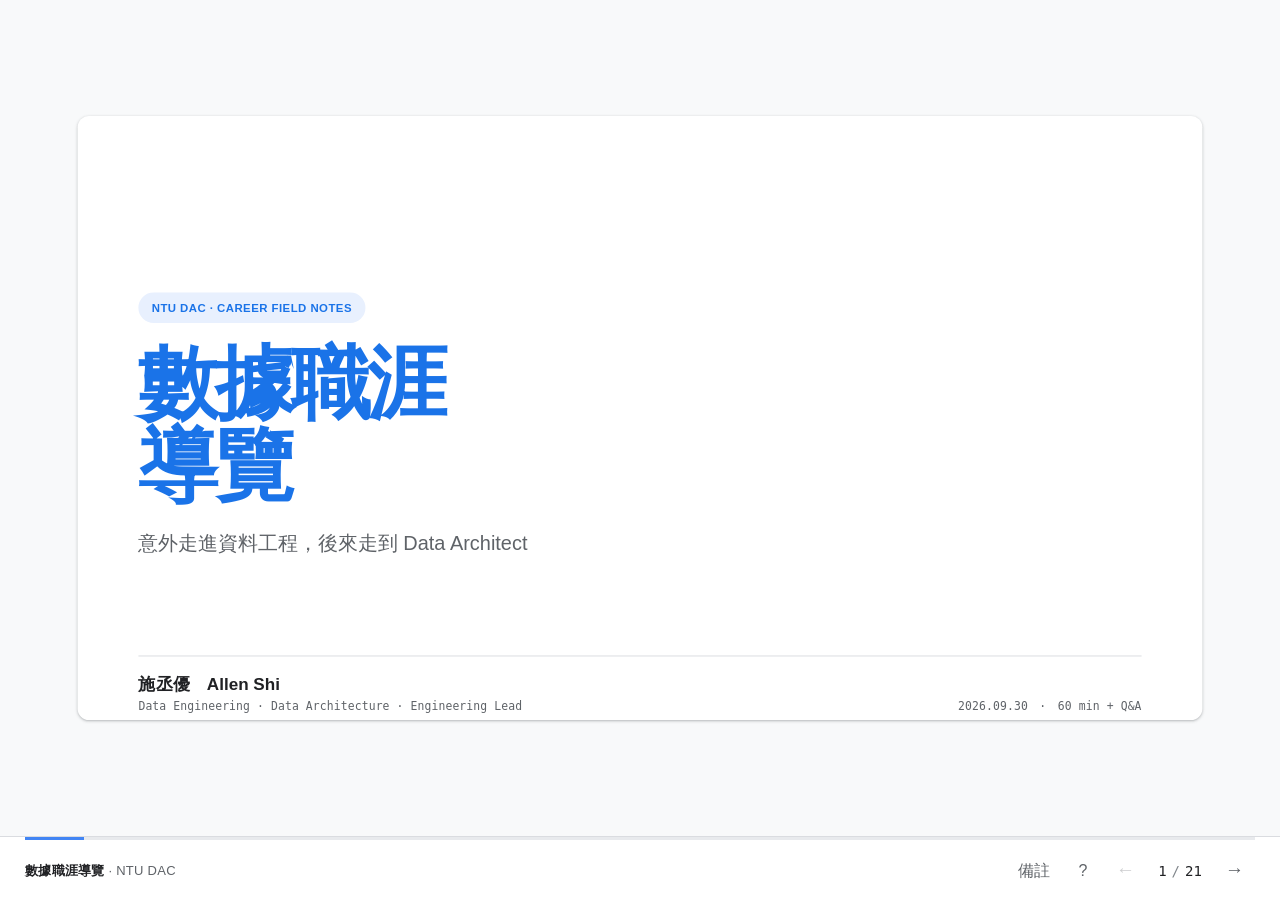
==== commit 9198e783: "Remove dead page" ====
--- a/index_note.html
+++ b/index_note.html
@@ -27,38 +27,6 @@
   </div>
 </section>
 
-<section class="slide" id="intro-now" role="group" aria-label="自我介紹：我現在做的事">
-  <div class="pad">
-    <p class="eyebrow"><span class="num">01</span> 自我介紹 · NOW</p>
-    <h2>我現在同時處理<br>資料管線與系統設計</h2>
-    <div class="split split--wide">
-      <div class="stack">
-        <p class="lede">現任歐洲資料顧問公司的 Engineering Lead。我的工作常從一句很模糊的需求開始，最後要變成一個跑得動、有人維護、成本也付得起的系統。</p>
-        <dl class="profile">
-          <div class="profile-line"><dt>我負責</dt><dd>Data Engineering、Cloud Architecture、Data Architecture 與系統架構規劃。</dd></div>
-          <div class="profile-line"><dt>我需要判斷</dt><dd>資料量、存取模式、處理流程、資安限制、穩定性、成本與未來的變化。</dd></div>
-          <div class="profile-line"><dt>我需要協作</dt><dd>和客戶、產品、分析、資料科學與工程團隊，把需求、風險與限制整理成一個能執行的技術決策。</dd></div>
-        </dl>
-      </div>
-      <div class="note-box">
-        <h3>一個常見的工作場景</h3>
-        <p>客戶說：「我們需要即時資料平台。」</p>
-        <p>我會先把幾個基本問題問清楚：</p>
-        <ul>
-          <li>哪個決策真的需要即時？</li>
-          <li>延遲幾分鐘會造成什麼損失？</li>
-          <li>資料量與尖峰怎麼變化？</li>
-          <li>誰定義正確？失敗時誰處理？</li>
-        </ul>
-      </div>
-    </div>
-    <p class="kicker"><strong>我通常先問四件事：誰會用、要多快、怎麼驗證、出錯誰負責。</strong></p>
-  </div>
-  <div class="slide-notes" hidden>
-    <p><strong>這張約 4 分鐘。</strong>不要念職稱。用「一句需求怎麼被拆開」讓大家知道 Engineering Lead 的工作同時包含技術判斷、協作與交付，不會只停在管理或寫一條更大的 Pipeline。</p>
-    <p>顧問情境常需要在不完整資訊下先建立假設，再用問題、資料與小型驗證把假設修正。技術能力很重要；如果無法說明取捨，方案就很難落地。</p>
-  </div>
-</section>
 
 <section class="slide" id="intro-path" role="group" aria-label="自我介紹：關於我與職涯路徑">
   <div class="pad">
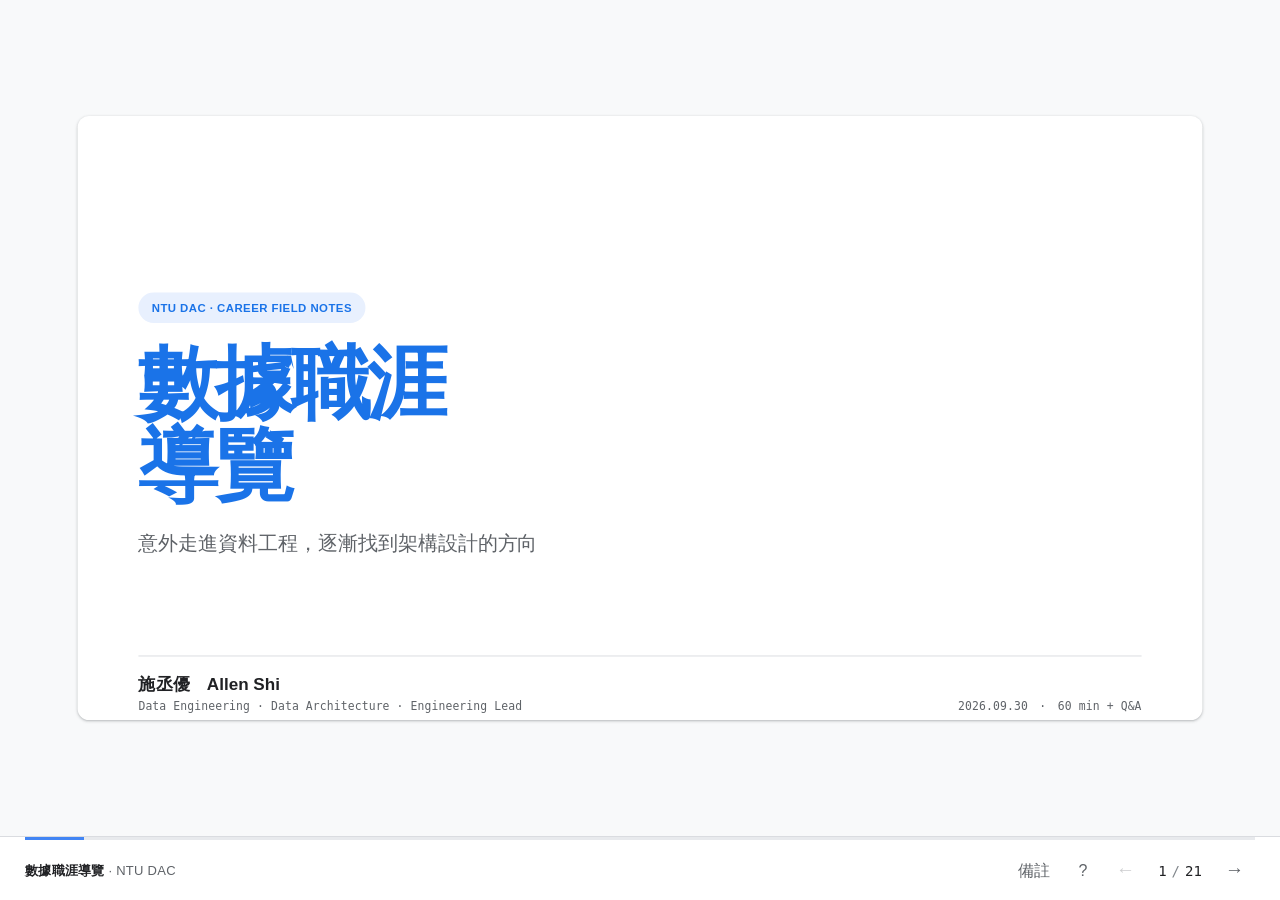
==== commit 2dcd5138: "Format" ====
--- a/index_note.html
+++ b/index_note.html
@@ -18,7 +18,7 @@
   <div class="pad">
     <p class="cover-mark">NTU DAC · CAREER FIELD NOTES</p>
     <h1 class="cover-title">數據職涯<br><em>導覽</em></h1>
-    <p class="cover-sub">意外走進資料工程，後來走到 Data Architect</p>
+    <p class="cover-sub">意外走進資料工程，逐漸找到架構設計的方向</p>
     <footer class="cover-foot"><div><p class="name">施丞優　Allen Shi</p><p class="mono">Data Engineering · Data Architecture · Engineering Lead</p></div><p class="mono">2026.09.30　·　60 min + Q&amp;A</p></footer>
   </div>
   <div class="slide-notes" hidden>
@@ -37,8 +37,8 @@
       <article class="about-me-card">
         <h3 class="about-me-card__title">我的背景</h3>
         <div class="about-me-grid">
-          <div class="about-fact about-fact--blue"><h4>目前角色</h4><p>歐洲資料公司 Engineering Lead</p></div>
-          <div class="about-fact about-fact--red"><h4>工作重點</h4><p>資料工程、雲端架構、資料治理</p></div>
+          <div class="about-fact about-fact--blue"><h4>目前角色</h4><p>Engineering Lead（Cloud &amp; Data）</p></div>
+          <div class="about-fact about-fact--red"><h4>工作重點</h4><p>資料工程、雲端架構、資料架構與治理</p></div>
           <div class="about-fact about-fact--yellow"><h4>教學工作</h4><p>緯育 TibaMe／資策會講師與課程顧問</p></div>
           <div class="about-fact about-fact--green"><h4>專業認證</h4><p>Google Cloud 專業資料工程師與雲端架構師</p></div>
           <div class="about-fact about-fact--blue"><h4>學歷</h4><p>國立中央大學數學系</p></div>
@@ -46,15 +46,13 @@
         </div>
       </article>
       <article class="career-card">
-        <div class="career-card__heading"><h3>我的過往公司</h3><span class="career-card__tag">從資料工程到資料架構</span></div>
-        <ul class="career-bullets" aria-label="我的過往公司">
-          <li class="career-bullet career-bullet--current"><div><h4>歐洲資料公司</h4><p>Engineering Lead｜資料工程、雲端架構</p></div></li>
+        <div class="career-card__heading"><h3>過往公司</h3><span class="career-card__tag">從資料工程到資料架構</span></div>
+        <ul class="career-bullets" aria-label="過往公司">
           <li class="career-bullet career-bullet--blue"><div><h4>ViewSonic</h4><p>資料湖倉、資料治理</p></div></li>
           <li class="career-bullet career-bullet--red"><div><h4>Hengstyle</h4><p>資料模型、資料架構</p></div></li>
           <li class="career-bullet career-bullet--yellow"><div><h4>Gamania</h4><p>分散式 ETL、Spark</p></div></li>
           <li class="career-bullet career-bullet--green"><div><h4>LnData</h4><p>Hadoop 大數據解決方案</p></div></li>
           <li class="career-bullet career-bullet--blue"><div><h4>Taipei Fubon Bank</h4><p>資料管線監控</p></div></li>
-          <li class="career-bullet career-bullet--red"><div><h4>數學系</h4><p>國立中央大學</p></div></li>
         </ul>
       </article>
     </div>
@@ -266,23 +264,23 @@
 
 <!-- SECTION: 06-career-path -->
 <section class="slide slide--dark section-divider" id="career-divider" role="group" aria-label="我的職涯如何走到現在：章節開場">
-  <div class="pad"><p class="section-code">05 / CAREER PATH</p><h2>職涯往前走，<br>要負責的範圍也會變大</h2><div class="divider-line"></div><p class="section-intro">回頭看，我先學會把問題做深，後來才開始對流程、系統、團隊與決策負責。</p></div>
+  <div class="pad"><p class="section-code">05 / CAREER PATH</p><h2>職涯往前走，<br>要負責的範圍也會變大</h2><div class="divider-line"></div><p class="section-intro">回頭看，我先學會把問題做深，後來才開始對流程、系統、架構與技術決策負責。</p></div>
   <div class="slide-notes" hidden><p>這一段要講心路，不要念完整履歷。每個階段回答兩件事：當時遇到的問題變了什麼？因此需要多學會哪種責任？</p></div>
 </section>
 
 <section class="slide" id="career-timeline" role="group" aria-label="我的職涯如何走到現在：五個階段">
   <div class="pad">
     <p class="eyebrow"><span class="num">05</span> 我的路徑 · CAREER PATH</p>
-    <h2>從資料工程出發，<br>一路走到架構與帶領</h2>
+    <h2>從後端與資料處理，<br>走到架構設計</h2>
     <p class="lede">我在後端與大量資料處理的工作裡找到方向，後來逐步接下流程、架構與團隊協作的責任。</p>
-    <div class="career"><article class="career-item"><span class="era">01 / FOUNDATION</span><h3>數學背景</h3><p>練習定義、假設與驗證，習慣先把模糊問題拆開。</p><p class="learn">面對抽象問題的耐心</p></article><article class="career-item"><span class="era">02 / ENTRY</span><h3>大數據分析訓練</h3><p>從大數據分析訓練接觸資料清理與處理，逐漸注意到背後的工程問題。</p><p class="learn">接觸資料處理與工程問題</p></article><article class="career-item"><span class="era">03 / BACKEND</span><h3>新創後端工程</h3><p>進入資料導向團隊，以後端開發為主並接觸運算框架，發現自己熱愛大量資料可靠流動。</p><p class="learn">讓系統在限制下運作</p></article><article class="career-item"><span class="era">04 / SCALE</span><h3>大規模資料處理</h3><p>正式以資料工程師角色工作，以分散式運算與雲端平台處理龐大資料量，確保管線可重跑。</p><p class="learn">讓流程可重跑、可觀測</p></article><article class="career-item"><span class="era">05 / LEAD</span><h3>架構設計與帶領</h3><p>從資料處理延伸到資料治理、架構規劃與多團隊協作，對技術選擇、邊界與長期維護負責。</p><p class="learn">對選擇與系統結果負責</p></article></div>
+    <div class="career"><article class="career-item"><span class="era">01 / FOUNDATION</span><h3>數學背景</h3><p>練習定義、假設與驗證，習慣先把模糊問題拆開。</p><p class="learn">面對抽象問題的耐心</p></article><article class="career-item"><span class="era">02 / ENTRY</span><h3>大數據分析訓練</h3><p>從大數據分析訓練接觸資料清理與處理，逐漸注意到背後的工程問題。</p><p class="learn">接觸資料處理與工程問題</p></article><article class="career-item"><span class="era">03 / BACKEND</span><h3>新創後端工程</h3><p>進入資料導向團隊，以後端開發為主並接觸運算框架，發現自己熱愛大量資料可靠流動。</p><p class="learn">讓系統在限制下運作</p></article><article class="career-item"><span class="era">04 / SCALE</span><h3>大規模資料處理</h3><p>正式以資料工程師角色工作，以分散式運算與雲端平台處理龐大資料量，確保管線可重跑。</p><p class="learn">讓流程可重跑、可觀測</p></article><article class="career-item"><span class="era">05 / LEAD</span><h3>架構設計與技術決策</h3><p>從資料處理延伸到資料治理、架構規劃與多團隊協作，對技術選擇、邊界與長期維護負責。</p><p class="learn">對選擇與系統結果負責</p></article></div>
     <div class="quote">我找到自己喜歡的工作，是讓大量資料在短時間內<strong>可靠地流過系統</strong>。</div>
   </div>
   <div class="slide-notes" hidden>
     <p><strong>這張約 6 分鐘。</strong>這一頁融合了我從數學系一路走到架構工作的五個階段與心路轉折，不要把履歷逐段念過去，而是聚焦「當時遇到的問題變了什麼」與「責任如何擴張」。</p>
     <p>那時我還不知道資料工程師這個職位，只知道自己想參與資料處理，讓結果更快出來。</p>
     <p>進入資料導向的新創公司後，雖然掛名後端工程師，但主要接觸大數據運算框架。那時我確定了自己真正熱愛的動機：看著資料順暢流過系統，並把極大資料量在短時間內可靠處理完畢，帶來最直接的成就感。隨後正式在企業級規模以資料工程師身份面對海量處理與穩定交付。</p>
-    <p>後來，我更在意資料治理、資料定義與長期使用，逐步參與跨團隊架構設計，走到現在的 Engineering Lead 工作。</p>
+    <p>後來，我更在意資料治理、資料定義與長期使用，逐步參與跨團隊架構設計與技術決策，走到現在擔任 Engineering Lead（Cloud &amp; Data），專注於雲端架構與資料架構，並著重跨團隊協作。</p>
   </div>
 </section>
 
@@ -293,7 +291,7 @@
     <p class="career-turns-lede">我是在金融數據團隊、新創和遊戲公司的工作裡，慢慢找到想走的方向。</p>
     <div class="career-turn-track" aria-hidden="true"><span>01</span><span>02</span><span>03</span></div>
 
-    <div class="career-turns" aria-label="從金融數據團隊到資料架構師的三個職涯轉折">
+    <div class="career-turns" aria-label="從金融數據團隊到 Engineering Lead（Cloud &amp; Data）的三個職涯轉折">
       <article class="career-turn career-turn--one">
         <span class="career-turn__index">01</span>
         <span class="career-turn__stage">加入數據團隊</span>
@@ -321,7 +319,7 @@
 
     <div class="career-now">
       <span class="mono">NOW</span>
-      <strong>資料架構師</strong>
+      <strong>Engineering Lead（Cloud &amp; Data）</strong>
       <span>數據治理 · 資料架構 · 雲端架構</span>
     </div>
   </div>
@@ -329,7 +327,7 @@
     <p><strong>這張約 5 分鐘。主軸：</strong>我不是一開始就規劃好要當資料工程師。方向是幾份工作做下來，才慢慢清楚。</p>
     <p><strong>第一個轉折，金融業數據團隊：</strong>剛進去時，團隊沒有明確定義「資料工程師」這個角色。我做資料處理、分析、資料庫，也接觸大數據系統管理。當時還沒有很強烈地認定這就是我的興趣，只是開始注意到自己對資料如何流動有點好奇。</p>
     <p><strong>第二個轉折，新創資料產品：</strong>我的職稱是後端工程師，工作有維護 API，也有一大部分要在 Hadoop 相關系統處理資料。這時我比較確定，自己喜歡大數據處理、讓資料跑得更快，也喜歡管理 infra。後來進入遊戲公司，面對更大的資料規模，學到更多 Hadoop 與大數據框架；這段工作把技術底子做深了。</p>
-    <p><strong>第三個轉折，從遊戲公司轉向數據治理：</strong>大規模系統很有挑戰，但也很累。有時錯誤訊息和真正的 root cause 對不上，除錯會花很多力氣。我也發現自己在專案控管、理解業務端在意什麼方面還有不足。剛好獵頭介紹一個數據治理相關職位，我可以把業務需求轉成技術方案，也要控專案進度。做了一段時間後，我發現自己更喜歡數據治理、規劃架構和雲端架構，於是繼續往資料架構發展，現在的職位也是資料架構師。</p>
+    <p><strong>第三個轉折，從遊戲公司轉向數據治理：</strong>大規模系統很有挑戰，但也很累。有時錯誤訊息和真正的 root cause 對不上，除錯會花很多力氣。我也發現自己在專案控管、理解業務端在意什麼方面還有不足。剛好獵頭介紹一個數據治理相關職位，我可以把業務需求轉成技術方案，也要控專案進度。做了一段時間後，我發現自己更喜歡數據治理、規劃架構和雲端架構，於是繼續往資料與雲端架構深耕，現在的正式職稱為 Engineering Lead（Cloud &amp; Data），主要負責雲端架構與資料架構的技術決策，並持續進行跨團隊協作。</p>
     <p><strong>講述時的重點：</strong>不要把這條路說成事先規劃好的升遷階梯。金融業是接觸資料工作的起點；新創讓興趣變得具體；遊戲公司讓我累積大規模系統經驗，也讓我看見只會處理系統問題不夠；數據治理工作則讓我確認自己喜歡把業務需求、專案與架構接起來。</p>
   </div>
 </section>
@@ -493,19 +491,33 @@
 
     <div class="compute-bottom">
       <div class="compute-evidence">
-        <div class="compute-evidence-head"><span class="mono">PROCESSING TIME / ORIGINAL SLIDE</span><span>三階段時間對照</span></div>
-        <div class="compute-timing-table" role="table" aria-label="產品 A 與產品 B 三種處理方式時間比較">
-          <div class="compute-timing-table__head" role="row"><span role="columnheader">產品</span><span role="columnheader">MapReduce</span><span role="columnheader">Spark</span><span role="columnheader">JobQueueSys</span></div>
-          <div class="compute-timing-table__row" role="row"><strong class="timing-target" role="rowheader">產品 A</strong><span role="cell">5 hr</span><span role="cell">3.5 hr</span><strong role="cell">1 hr</strong></div>
-          <div class="compute-timing-table__row" role="row"><strong class="timing-target" role="rowheader">產品 B</strong><span role="cell">6.5 hr</span><span role="cell">4.5 hr</span><strong role="cell">2.5 hr</strong></div>
-        </div>
-        <p class="compute-footnote">原始投影片列出的方向性數據；資料量、硬體、是否含排隊時間與計算口徑待確認，不歸因於單一元件。</p>
+        <div class="compute-evidence-head"><span class="mono">DAILY PIPELINE TIME</span><span>演進前後概估</span></div>
+        <div class="compute-duration-flow" aria-label="每日資料管線處理時間，從 MapReduce 經 Spark 演進至 JobQueueSys">
+          <div class="compute-duration-stage compute-duration-stage--before">
+            <span class="mono">原流程</span>
+            <strong>MapReduce</strong>
+            <b>約 7–8 小時</b>
+          </div>
+          <span class="compute-duration-arrow" aria-hidden="true">→</span>
+          <div class="compute-duration-stage compute-duration-stage--middle">
+            <span class="mono">引擎轉換</span>
+            <strong>Spark</strong>
+            <b>改用 Spark 處理</b>
+          </div>
+          <span class="compute-duration-arrow" aria-hidden="true">→</span>
+          <div class="compute-duration-stage compute-duration-stage--after">
+            <span class="mono">後續系統</span>
+            <strong>JobQueueSys</strong>
+            <b>約 1–2 小時</b>
+          </div>
+        </div>
+        <p class="compute-footnote">依當時整體流程的概略估計；不同作業與測量範圍可能不同，改善來自逐步演進，不單獨歸因於 Queue。</p>
       </div>
       <div class="compute-decision">
         <span class="mono">WHAT CHANGED</span>
         <ul class="compute-changes">
-          <li>用 Job ID 查詢任務狀態與輸出位置</li>
-          <li>失敗或訊息重送時，核對狀態與結果，避免重複寫入</li>
+          <li>每日資料管線執行時間縮短數倍，約 7–8 小時降至 1–2 小時</li>
+          <li>每個任務都有 Job ID，可追蹤 ready／running／done／error 狀態</li>
         </ul>
       </div>
     </div>
@@ -521,10 +533,10 @@
 2. 重複消費與等冪性問題：如果 Consumer 從 queue 取出任務且 Spark 已經在執行，但 Consumer 節點突發中斷，RabbitMQ 因逾時或未確認將訊息重送給另一個 Consumer，會不會造成同一任務重複執行、覆蓋資料或產生 double write？底層 Spark SQL 是否具備等冪性？
 3. 狀態反饋斷鏈：如果 Spark 順利運算完成並寫入 HDFS，但回報狀態給 MySQL 時發生失敗，DB 依然顯示 running，誰才是系統的 Source of Truth？
 請特別強調：原始投影片提出了架構藍圖，但並未給出完整的 distributed transaction、ack 策略、dead-letter queue 或自動補救實作，這些在真實生產環境都需要額外付出設計與維運成本。</p>
-    <p><strong>三階段效能數據的批判性解讀：</strong>原始投影片列出多項任務從 MapReduce、Spark 到 JobQueueSys 的時間對照，例如 產品 A（MapReduce 5 hr → Spark 3.5 hr → JobQueueSys 1 hr）與 產品 B（MapReduce 6.5 hr → Spark 4.5 hr → JobQueueSys 2.5 hr）。解讀這組數字時必須客觀：這是原始投影片記錄的工程演進方向性成果，但不能說成是 Job Queue 單獨造成了 5 倍或 2.6 倍加速。因為執行時間縮短同時包含了 Spark 記憶體運算、SQL 改寫、硬體配置等綜合影響；且原始資料並未說明資料量大小、測試硬體、是否包含 queue wait 排隊時間、重複測試次數，以及原始投影片「% Increase」欄位的公式口徑。因此演講時明確指出：這是一份方向性驗證數據，而不是嚴格的 benchmark 或 SLA。</p>
+    <p><strong>每日資料管線時間的解讀：</strong>依 Allen 這次提供的概略回憶，原本使用 MapReduce 時，每日流程可能需要約 7–8 小時；經歷 MapReduce、Spark 到 JobQueueSys 的系統演進後，整體約 1–2 小時可完成。這是整體流程的概估，不是各處理引擎的獨立 benchmark；不能把全部改善歸因於 Queue。個別作業、資料範圍、硬體、是否計入排隊時間與計時口徑可能不同，精確數據仍待確認。</p>
     <p><strong>工程 Trade-off：</strong>做系統不是盲目加技術。換回的是：提交與執行解耦、任務狀態可查、運算引擎可獨立擴展；付出的代價則是：狀態機一致性、訊息重複消費防範與監控維運成本。</p>
     <p><strong>資訊邊界與待 Allen 確認事項：</strong>
-1. 原始投影片支持的事實：Client／REST API／RabbitMQ／MySQL／Consumer／Spark／HDFS 元件架構；ready／running／done／error 狀態劃分；MapReduce、Spark、JobQueueSys 三階段數據表（如 產品 A 5h→3.5h→1h、產品 B 6.5h→4.5h→2.5h）；原本人工執行與 Log 難查之痛點；Git Flow 多 feature 分支規劃。
+1. 原始投影片支持的事實：Client／REST API／RabbitMQ／MySQL／Consumer／Spark／HDFS 元件架構；ready／running／done／error 狀態劃分；MapReduce、Spark、JobQueueSys 的系統演進；原本人工執行與 Log 難查之痛點；Git Flow 多 feature 分支規劃。個別產品耗時不在本頁呈現。
 2. 整理出的教學推導：4–6 分鐘節奏配置；提交／佇列／執行／觀測之責任解耦視角；RabbitMQ 與 MySQL 各司其職之設計理由；以問題形式探討的 failure modes 與資料等冪性；工程 trade-off 框架。
 3. 待 Allen 確認事項：Gamania 公司名稱是否可公開具名；專案發生年份、團隊規模與個人實際負責項目；效能數據的硬體、資料量、測量口徑與「% Increase」計算方式；RabbitMQ 的 ack／retry／DLQ／重複消費防範機制；MySQL 與 Queue 一致性設計；系統是否正式 production 上線及維運規模。
 4. 本頁不宣稱的事項：不宣稱正式 SLA、生產環境零故障、完整自動重試機制，不加入來源沒有證據的 scp、跳板機、ps aux、HTTP 202/200、Spark Driver、幾百 MB Log 等未證實細節。</p>
@@ -608,11 +620,27 @@
 </section>
 
 <!-- SECTION: 09-qa -->
-<section class="slide slide--dark" id="qa" role="group" aria-label="Q&A">
+<section id="qa" class="slide slide--dark" role="group" aria-label="Q&amp;A">
   <div class="pad">
     <h2 class="qa-title">Q&amp;A</h2>
-  </div>
-  <div class="slide-notes" hidden><p>Q&amp;A 約 10 分鐘。</p></div>
+    <div class="qa-contacts">
+      <div class="qa-contact-item">
+        <img src="assets/qr-linkedin.png" alt="LinkedIn QR Code" width="200" height="200" />
+        <div class="qa-contact-text">
+          <a href="https://www.linkedin.com/in/chengyou-shi/" target="_blank" rel="noopener noreferrer" class="qa-contact-link">LinkedIn</a>
+          <span class="qa-contact-desc">工作經歷・保持聯繫</span>
+        </div>
+      </div>
+      <div class="qa-contact-item">
+        <img src="assets/qr-website.png" alt="個人網站 QR Code" width="200" height="200" />
+        <div class="qa-contact-text">
+          <a href="https://uuboyscy.dev" target="_blank" rel="noopener noreferrer" class="qa-contact-link">uuboyscy.dev</a>
+          <span class="qa-contact-desc">個人網站</span>
+        </div>
+      </div>
+    </div>
+  </div>
+  <div class="slide-notes" hidden><p>Q&amp;A 約 10 分鐘。可掃描 QR code 或點擊文字開啟 LinkedIn 與個人網站。</p></div>
 </section>
 </main>
 </div>
--- a/assets/style.css
+++ b/assets/style.css
@@ -261,7 +261,7 @@
 #intro-path .lede { margin-bottom: 18px; }
 .about-me-layout {
   display: grid;
-  grid-template-columns: 1.04fr .96fr;
+  grid-template-columns: 728px 400px;
   gap: 24px;
   align-items: stretch;
   margin-top: 18px;
@@ -430,13 +430,13 @@
 .career-bullet h4 {
   margin: 0;
   color: var(--bullet-color, var(--google-text));
-  font-size: 15px;
+  font-size: 17px;
   line-height: 1.2;
 }
 .career-bullet p {
   margin-top: 2px;
   color: var(--google-muted);
-  font-size: 11px;
+  font-size: 14px;
   line-height: 1.25;
 }
 .career-bullet--blue { --bullet-color: var(--google-blue-dark); }
@@ -1003,6 +1003,17 @@
 #case-compute .compute-evidence-head { margin-bottom: 6px; }
 #case-compute .compute-evidence-head .mono { font: 700 11px var(--mono); }
 #case-compute .compute-evidence-head > span:last-child { font-size: 11.5px; }
+#case-compute .compute-duration-flow { display: grid; grid-template-columns: minmax(0, 1fr) 22px minmax(0, 1fr) 22px minmax(0, 1fr); gap: 7px; align-items: stretch; margin: 9px 0 7px; }
+#case-compute .compute-duration-stage { display: flex; min-width: 0; min-height: 66px; flex-direction: column; justify-content: center; gap: 3px; padding: 8px 10px; border-left: 3px solid var(--google-blue); border-radius: 7px; background: var(--google-bg); }
+#case-compute .compute-duration-stage--before { border-left-color: var(--google-red); }
+#case-compute .compute-duration-stage--middle { border-left-color: #fbbc04; }
+#case-compute .compute-duration-stage--after { border-left-color: var(--google-green); background: var(--google-green-wash); }
+#case-compute .compute-duration-stage .mono { color: var(--google-subtle); font-size: 10px; font-weight: 700; }
+#case-compute .compute-duration-stage strong { color: var(--google-text); font-size: 13px; line-height: 1.2; }
+#case-compute .compute-duration-stage b { color: var(--google-muted); font-size: 13px; line-height: 1.2; white-space: nowrap; }
+#case-compute .compute-duration-stage--before b { color: var(--google-red); }
+#case-compute .compute-duration-stage--after b { color: var(--google-green); }
+#case-compute .compute-duration-arrow { display: grid; place-items: center; color: var(--google-blue); font-size: 18px; font-weight: 700; }
 #case-compute .compute-timing-table__head, #case-compute .compute-timing-table__row { display: grid; grid-template-columns: 74px repeat(3, minmax(0, 1fr)); gap: 7px; align-items: center; }
 #case-compute .compute-timing-table__head { padding: 3px 0 5px; border-bottom: 1px solid var(--google-line); color: var(--google-subtle); font-size: 11px; font-weight: 700; }
 #case-compute .compute-timing-table__head span:not(:first-child), #case-compute .compute-timing-table__row > span { text-align: center; }
@@ -1511,3 +1522,68 @@
 #ai-90days .project-takeaway { display: grid; grid-template-columns: 1.1fr 1fr; gap: 20px; align-items: center; margin-top: 13px; padding: 13px 18px; border-radius: 9px; background: var(--google-blue-wash); }
 #ai-90days .project-takeaway strong { color: var(--google-blue-dark); font-size: 15px; line-height: 1.4; }
 #ai-90days .project-takeaway span { color: var(--google-muted); font-size: 13px; line-height: 1.4; }
+
+/* QA Slide Custom Rules */
+#qa .pad {
+  display: flex;
+  flex-direction: column;
+  align-items: center;
+  justify-content: center;
+  gap: 28px;
+  height: 100%;
+  box-sizing: border-box;
+}
+
+#qa .qa-title {
+  font-size: 96px;
+  line-height: 1;
+  margin: 0;
+  text-align: center;
+}
+
+#qa .qa-contacts {
+  display: flex;
+  flex-direction: row;
+  justify-content: center;
+  align-items: center;
+  gap: 72px;
+}
+
+#qa .qa-contact-item {
+  display: flex;
+  flex-direction: column;
+  align-items: center;
+  gap: 12px;
+  text-align: center;
+}
+
+#qa .qa-contact-item img {
+  width: 200px;
+  height: 200px;
+  background-color: #ffffff;
+  border-radius: 8px;
+  display: block;
+}
+
+#qa .qa-contact-text {
+  display: flex;
+  flex-direction: column;
+  align-items: center;
+  gap: 4px;
+}
+
+#qa .qa-contact-link {
+  font-size: 20px;
+  font-weight: 600;
+  color: inherit;
+  text-decoration: none;
+}
+
+#qa .qa-contact-link:hover {
+  text-decoration: underline;
+}
+
+#qa .qa-contact-desc {
+  font-size: 16px;
+  opacity: 0.85;
+}
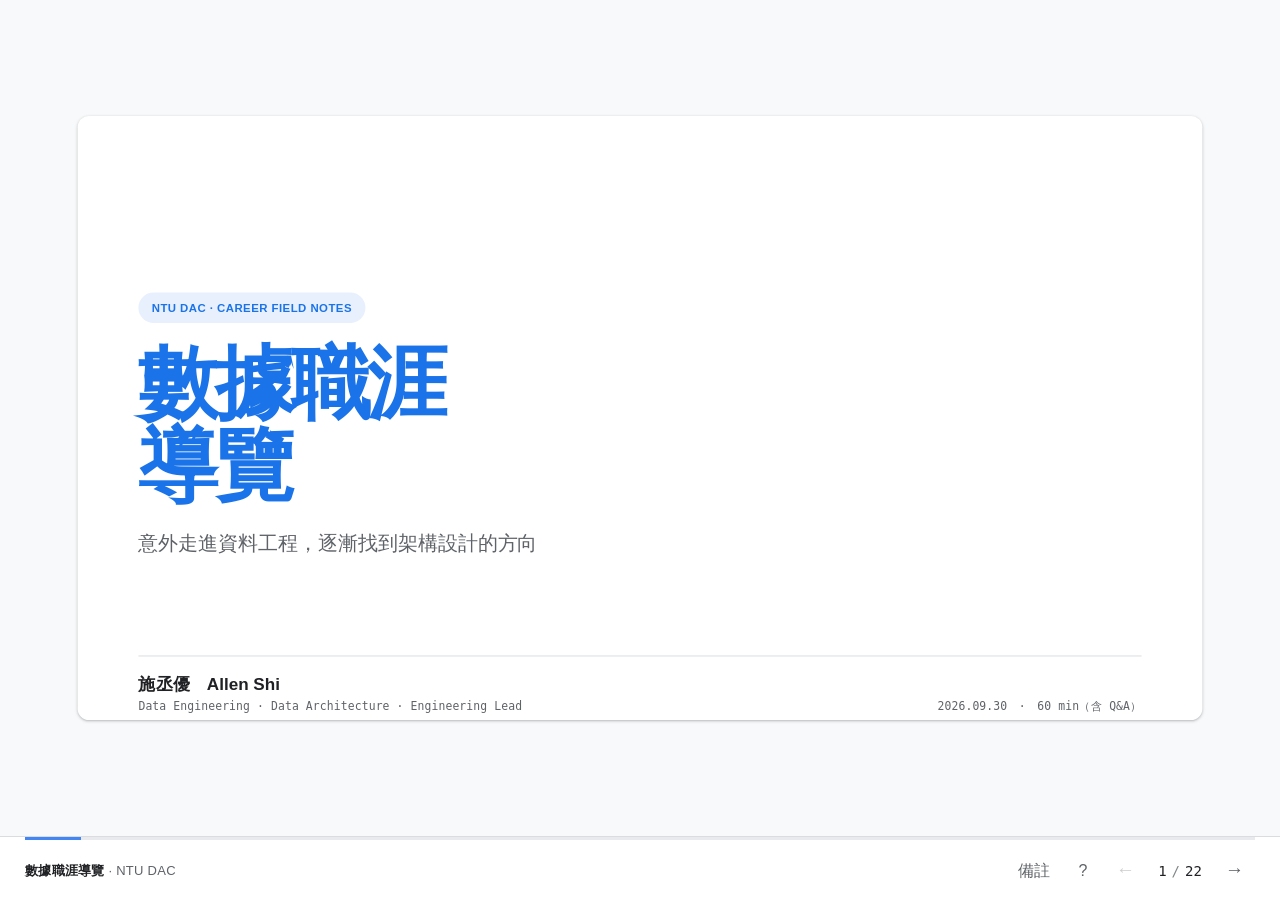
==== commit 3b8499d1: "Updated position" ====
--- a/index_note.html
+++ b/index_note.html
@@ -19,11 +19,12 @@
     <p class="cover-mark">NTU DAC · CAREER FIELD NOTES</p>
     <h1 class="cover-title">數據職涯<br><em>導覽</em></h1>
     <p class="cover-sub">意外走進資料工程，逐漸找到架構設計的方向</p>
-    <footer class="cover-foot"><div><p class="name">施丞優　Allen Shi</p><p class="mono">Data Engineering · Data Architecture · Engineering Lead</p></div><p class="mono">2026.09.30　·　60 min + Q&amp;A</p></footer>
-  </div>
-  <div class="slide-notes" hidden>
-    <p><strong>開場，約 2 分鐘。</strong>今天不會從工具清單開始，也不需要大家現在就決定職稱。我會先講自己的路徑，再把這段經驗放回資料工作的全貌裡。</p>
-    <p>一開始我也不知道自己會走到 Data Engineering，更不可能預先安排好每一步。很多選擇，都是遇到資料量、失敗、部署、權限與溝通問題後，才慢慢看懂自己適合解什麼問題。</p>
+    <footer class="cover-foot"><div><p class="name">施丞優　Allen Shi</p><p class="mono">Data Engineering · Data Architecture · Engineering Lead</p></div><p class="mono">2026.09.30　·　60 min（含 Q&amp;A）</p></footer>
+  </div>
+  <div class="slide-notes" hidden>
+    <p><strong>00:00–01:30｜1.5 分鐘</strong></p>
+    <p>開場只交代主題：這是我的資料職涯經驗，接著會看 DA、DS、DE 的工作、兩個真實案例，以及 AI 時代怎麼準備。今天不要求大家立刻選定職稱。</p>
+    <p>用一句自己的話帶入：我並非一開始就知道會做資料工程，方向是做了幾份工作後慢慢清楚的。完整故事留到職涯章。</p>
   </div>
 </section>
 
@@ -46,7 +47,7 @@
         </div>
       </article>
       <article class="career-card">
-        <div class="career-card__heading"><h3>過往公司</h3><span class="career-card__tag">從資料工程到資料架構</span></div>
+        <div class="career-card__heading"><h3>過往公司</h3></div>
         <ul class="career-bullets" aria-label="過往公司">
           <li class="career-bullet career-bullet--blue"><div><h4>ViewSonic</h4><p>資料湖倉、資料治理</p></div></li>
           <li class="career-bullet career-bullet--red"><div><h4>Hengstyle</h4><p>資料模型、資料架構</p></div></li>
@@ -58,20 +59,96 @@
     </div>
   </div>
   <div class="slide-notes" hidden>
-    <p><strong>這張約 5 分鐘。</strong>先讓大家知道我現在的角色、工作焦點、教學背景與學經歷，再用右側過往經歷讓大家看見這些能力是怎麼一路累積。</p>
-    <p>職涯路徑不要講成升職階梯，而是問題範圍逐步變大：從問題拆解、資料處理、資料流程與上線交付，走到平台架構與技術決策。詳細的五階段個人故事與心路轉折先留在後段職涯章慢慢聊，這裡先帶大家看懂工作全貌，轉入下一章的資料價值鏈。</p>
+    <p><strong>01:30–04:00｜2.5 分鐘</strong></p>
+    <p>說明現在的角色是 Engineering Lead（Cloud &amp; Data），工作重點是資料工程、雲端與資料架構。左欄認證、教學和學歷點到即可，不逐項念履歷。</p>
+    <p>右欄用「不同公司碰到的資料問題不一樣」帶過過往經歷，不逐家公司講專案。留一個線索：責任從自己寫的程式，逐漸擴大到資料流程和架構；第 12–13 頁再講轉折。</p>
   </div>
 </section>
 
 <!-- SECTION: 02-value-chain -->
-<section class="slide slide--dark section-divider" id="value-divider" role="group" aria-label="資料價值產業鏈：章節開場">
-  <div class="pad"><p class="section-code">02 / VALUE CHAIN</p><h2>資料為什麼會變成一門工程？</h2><div class="divider-line"></div><p class="section-intro">一筆資料從事件產生，經過來源系統與資料平台，最後用來分析或支援決策。<br>中間任何一段出了問題，最後的結果就可能不值得相信。</p></div>
-  <div class="slide-notes" hidden><p>這一段先建立共同底圖。資料職位變重要，是因為企業開始把資料當成持續運作的基礎設施，也需要有人把一次性的整理工作變成穩定流程。</p></div>
-</section>
-
-<section class="slide" id="value-chain-map" role="group" aria-label="資料價值產業鏈：事件如何走到行動">
-  <div class="pad">
-    <p class="eyebrow"><span class="num">02</span> 資料價值產業鏈</p>
+<section class="slide slide--dark section-divider" id="value-divider" role="group" aria-label="資料價值鏈：章節開場">
+  <div class="pad"><p class="section-code">02 / VALUE CHAIN</p><h2>資料為什麼會變成一門工程？</h2><div class="divider-line"></div><p class="section-intro">企業想用資料回答問題、做出決策。<br>答案能不能用，要從資料來源與流程開始看。</p></div>
+  <div class="slide-notes" hidden>
+    <p><strong>04:00–04:30｜0.5 分鐘</strong></p>
+    <p>轉場：先看資料相關工作的需求訊號，再用一個營收問題說明企業為什麼需要這些職位。</p>
+  </div>
+</section>
+
+<section class="slide" id="value-demand-trend" role="group" aria-label="AI 相關招募增幅與資料職位招募快照">
+  <div class="pad">
+    <p class="eyebrow"><span class="num">02</span> 招募需求</p>
+    <h2>企業對 AI 與資料人才的需求</h2>
+
+    <div class="demand-comparisons">
+      <figure class="demand-chart" aria-label="104 平台 AI 相關工作機會從 2022 至 2026 年增加 97.6%，同期整體招募市場增加 22.9%；兩者都以各自 2022 年的工作機會數為基準">
+        <figcaption><span>已發生的變化｜2022–2026</span><h3>AI 相關工作機會增加多少？</h3><p>各自以 2022 年工作機會數為基準</p></figcaption>
+        <div class="demand-bar"><span>AI 相關需求</span><div class="demand-bar__track"><i style="width:97.6%"></i></div><strong>+97.6%</strong></div>
+        <div class="demand-bar demand-bar--baseline"><span>整體招募市場</span><div class="demand-bar__track"><i style="width:22.9%"></i></div><strong>+22.9%</strong></div>
+        <p class="demand-chart__scope">這是招募量的增幅，並非 AI 職缺在整體市場的占比。</p>
+        <a href="https://blog.104.com.tw/104data-ai-trend-report-2026/">104《AI 人才趨勢報告》，2026 ↗</a>
+      </figure>
+
+      <figure class="demand-roles" aria-label="樣本中刊登至少一筆資料科學家職缺的公司占 15%，資料工程師占 12%，資料分析師占 8%">
+        <figcaption><span>招募快照｜2025/12–2026/01</span><h3>有多少公司在招募資料相關職位？</h3></figcaption>
+        <div class="demand-roles__overall"><strong>31%</strong><p>的樣本公司開出資料相關職缺</p></div>
+        <p class="demand-roles__by-role">分開看三種職位，有刊登該職缺的公司比例：</p>
+        <div class="demand-role-bar"><span>資料科學家<small>Data Scientist</small></span><div class="demand-role-bar__track"><i style="width:75%"></i></div><strong>15%</strong></div>
+        <div class="demand-role-bar"><span>資料工程師<small>Data Engineer</small></span><div class="demand-role-bar__track"><i style="width:60%"></i></div><strong>12%</strong></div>
+        <div class="demand-role-bar"><span>資料分析師<small>Data Analyst</small></span><div class="demand-role-bar__track"><i style="width:40%"></i></div><strong>8%</strong></div>
+        <div class="demand-roles__axis" aria-hidden="true"><span></span><div><span>0%</span><span>10%</span><span>20%</span></div><span></span></div>
+        <p class="demand-roles__scope">858 家美國科技公司；職位可重疊，31% 也包含其他資料職位。</p>
+        <a href="https://risogroup.co/insights/data-role-hiring.html">Riso Group 原始分析 ↗</a>
+      </figure>
+    </div>
+
+    <p class="demand-limit">左邊比較兩段期間的招募增幅；右邊統計樣本公司是否刊登職缺，兩種百分比不能互相比較。</p>
+  </div>
+  <div class="slide-notes" hidden>
+    <p><strong>04:30–06:00｜1.5 分鐘</strong></p>
+    <p>左圖是已發生的變化：<a href="https://blog.104.com.tw/104data-ai-trend-report-2026/">104 AI 人才趨勢報告</a>指出，2022–2026 年 AI 相關人才需求成長 97.6%，同期整體招募市場成長 22.9%。兩個增幅各自以 2022 年招募量為基準；若把 2022 年設為 100，2026 年相當於約 197.6 與 122.9。它不是 AI 職缺占整體職缺比例，也不是資料工程師的成長率。104 公開新聞稿沒有完整列出兩組原始工作機會數。</p>
+    <p>右圖是不同問題：<a href="https://risogroup.co/insights/data-role-hiring.html">Riso Group 原始分析</a>在 2025 年 12 月至 2026 年 1 月每週爬取約 2.5 萬筆職缺，樣本是 858 家美國科技新創與上市公司，依職稱文字辨識角色。31% 表示樣本中有至少一筆資料相關職缺的公司；分開看有 15% 刊登 Data Scientist、12% 刊登 Data Engineer、8% 刊登 Data Analyst。公司可能同時徵多種職位，31% 也包含其他資料職位，不能相加。這是招募快照，不是成長率，也不能推論到所有企業。</p>
+    <p>兩張圖的期間、地區與統計對象不同，口頭上分別講「增加多少」與「多少公司正在招募」即可。WEF 的 Big Data Specialist 是較廣的職類，無法和本頁三種職位直接比較，因此不放在畫面。下一頁談企業遇到的資料問題。</p>
+  </div>
+</section>
+
+<section class="slide" id="value-why-now" role="group" aria-label="企業為什麼需要資料職位：從報表到 AI">
+  <div class="pad">
+    <p class="eyebrow"><span class="num">02</span> 企業的資料問題</p>
+    <h2>企業為什麼需要資料職位？</h2>
+
+    <div class="why5-prompt">
+      <span>一個常見問題</span>
+      <p>昨天的營收是多少？</p>
+      <small>AI 能更快做出報表；若漏了退款，數字照樣錯。</small>
+    </div>
+
+    <div class="why5-explanation">
+      <div class="why5-work" aria-label="營收資料需要處理的問題">
+        <div><h3>來源分散</h3><p>訂單、退款放在不同系統，得先接起來。</p></div>
+        <div><h3>營收怎麼算</h3><p>折扣和退款怎麼算，大家要用同一個口徑。</p></div>
+        <div><h3>出錯難查</h3><p>報表每天更新，數字怪了得追得到原因。</p></div>
+      </div>
+      <aside class="why5-governance" aria-label="企業資料治理調查">
+        <strong>21%</strong>
+        <p>受訪企業認為資料治理成熟度不足，是導入 AI 時的資安挑戰。</p>
+        <a href="https://www.ithome.com.tw/article/175312">iThome 2026 企業調查 ↗</a>
+      </aside>
+    </div>
+
+    <p class="why5-takeaway slide-takeaway">把資料來源接好、算法說清楚，報表和 AI 才有可信的資料。</p>
+  </div>
+  <div class="slide-notes" hidden>
+    <p><strong>06:00–08:30｜2.5 分鐘</strong></p>
+    <p>接著剛才的需求數字，問「昨天的營收是多少？」這是示意情境，不是實際客戶事故。訂單與退款在不同系統，折扣和退款的算法如果沒說清楚，兩個部門可能拿到不同結果。</p>
+    <p>AI 可以加快圖表初稿，仍然會吃進漏算退款的資料。資料職位要做的是把來源接起來、維護更新，並在數字出錯時查得到原因；資料治理也需要資料擁有者、資安等角色一起負責。</p>
+    <p>右側 21% 來自 iThome 2026 企業 AI 資安挑戰調查，指受訪企業認為資料治理成熟度不足是挑戰。它不是 Data Engineer 缺工率，也不是整體台灣企業比例。<a href="https://www.ithome.com.tw/article/175312">iThome 原文</a>。</p>
+    <p>下一頁看資料從事件走到報表及決策的完整路徑，再接 DA、DS、DE 的分工。</p>
+  </div>
+</section>
+
+<section class="slide" id="value-chain-map" role="group" aria-label="資料價值鏈：事件如何走到行動">
+  <div class="pad">
+    <p class="eyebrow"><span class="num">02</span> 資料價值鏈</p>
     <h2>一張 dashboard，<br>背後有一整條資料路徑</h2>
     <p class="lede">DA、DS、DE 都在同一條資料路徑上工作。畫面上的數字只是最後一站，前面每個環節都可能改變它。</p>
     <div class="value-flow" aria-label="資料從事件走到決策的五個階段">
@@ -104,46 +181,20 @@
     </div>
   </div>
   <div class="slide-notes" hidden>
-    <p><strong>這張約 5 分鐘。</strong>先帶大家從左到右看完整條資料路徑：一個 dashboard 上的數字，不是從畫面上突然出現，而是從真實世界的事件開始，經過來源系統、資料平台，最後才進到分析與決策。</p><p>再補充各段工作的差異：資料工程在中間承擔的是把來源的混亂整理成下游可依賴的介面；分析與模型則把資料整理成能回答問題的指標、比較和證據。這兩種工作不是分開的兩條路，而是在同一條路徑上接力。</p><p>最後收在下方三個價值：公司真正需要的不是某一個特定平台，而是把資料做得更快、更穩，讓人敢拿來做決策。可以問大家：如果你看見一個 dashboard，會想往左追問哪一段？</p>
-  </div>
-</section>
-
-<section class="slide" id="value-why-now" role="group" aria-label="資料職位為什麼近年爆紅">
-  <div class="pad">
-    <p class="eyebrow"><span class="num">02</span> 為什麼是現在？</p>
-    <h2>資料職位為什麼在這幾年變多？</h2>
-    <p class="thesis">資料一旦進入營運，錯一次就不只是報表錯；庫存、行銷、風控與客戶服務都可能跟著錯。</p>
-    <div class="pain-grid">
-      <article class="pain-card pain-card--blue">
-        <span class="pain-card__no">01 / DAILY</span>
-        <h3>資料變成每天都要跑的系統</h3>
-        <p>流程不是跑完一次就結束。半夜斷掉、隔天才發現，報表、推薦或營運數字就會一起延遲。</p>
-      </article>
-      <article class="pain-card pain-card--red">
-        <span class="pain-card__no">02 / DEFINITION</span>
-        <h3>同一個數字，常常有不同答案</h3>
-        <p>不同團隊各自計算營收或活躍用戶，大家都能交報表，卻沒有人能說明哪個才是基準。</p>
-      </article>
-      <article class="pain-card pain-card--yellow">
-        <span class="pain-card__no">03 / SCALE</span>
-        <h3>資料量變大，錯誤也變得更貴</h3>
-        <p>查詢變慢、回補變久、雲端費用上升。問題不再只是能不能算，而是能不能穩定地算下去。</p>
-      </article>
-      <article class="pain-card pain-card--green">
-        <span class="pain-card__no">04 / AI</span>
-        <h3>AI 越快，越快暴露資料問題</h3>
-        <p>模型可以很快給答案，但來源過期、欄位定義不一致，回答再順也可能是錯的。</p>
-      </article>
-    </div>
-    <p class="kicker"><strong>資料職位變多，是因為資料已經從分析素材，變成會影響營運的系統。</strong></p>
-  </div>
-  <div class="slide-notes" hidden><p><strong>這張約 5 分鐘。</strong>這頁不是要說「資料變多，所以需要資料工程師」這麼簡單。真正的變化是：資料開始進入每天的營運流程，一次錯誤會沿著下游傳出去。</p><p>可以依序講四個痛點：流程需要每天穩定跑；不同部門對同一個指標有不同定義；資料量放大後，速度、回補與成本都變成工程問題；AI 讓答案產生得更快，也讓錯誤定義與過期資料更快被放大。</p><p>收尾時強調：資料職位增加，不是因為工具名稱變多，而是資料已經會影響庫存、行銷、風控與客戶服務。</p></div>
+    <p><strong>08:30–11:30｜3 分鐘</strong></p>
+    <p>拿一個 dashboard 的數字，從交易事件、來源系統、資料平台，帶到分析和決策。只走一次主流程，不逐一朗讀每個小標。</p>
+    <p>點出分工：DE 讓資料穩定、可追溯；DA／DS 用資料回答問題、說明結果的限制。工作在同一條路徑上接力。</p>
+    <p>收在一個問題：如果畫面上的數字怪怪的，你會往前追查哪一段？請學生快速想一個可能原因，接到下一章 DA、DS、DE 的分工。</p>
+  </div>
 </section>
 
 <!-- SECTION: 03-roles -->
 <section class="slide slide--dark section-divider" id="roles-divider" role="group" aria-label="DA DS DE：章節開場">
   <div class="pad"><p class="section-code">03 / ROLE MAP</p><h2>DA、DS、DE，處理不同的資料問題</h2><div class="divider-line"></div><p class="section-intro">DA 把資料轉成洞察，DS 建立預測與模型，DE 確保資料穩定流動。</p></div>
-  <div class="slide-notes" hidden><p>這一段用問題與產出去講三個角色。不同公司會重疊，尤其小團隊一個人可能同時做兩三種事。</p></div>
+  <div class="slide-notes" hidden>
+    <p><strong>11:30–12:00｜0.5 分鐘</strong></p>
+    <p>轉場：同一份資料可以由不同角色使用。接下來看 DA、DS、DE 各自先問什麼；不同公司的邊界可能重疊。</p>
+  </div>
 </section>
 
 <section class="slide" id="roles-map" role="group" aria-label="DA DS DE：角色比較與職能地圖">
@@ -228,16 +279,20 @@
     </div>
   </div>
   <div class="slide-notes" hidden>
-    <p><strong>這張約 6 分鐘。</strong>DA 會問期間、回補與去重規則；DS 會問特徵是否可用、歷史資料與品質是否足夠；DE 則看影響範圍、監控與如何恢復。</p>
-    <p>三個角色名稱中英對照：DA（Data Analyst 資料分析師）、DS（Data Scientist 資料科學家）、DE（Data Engineer 資料工程師）。DA 側重定義與洞察，DS 側重假設與預測證據，DE 側重管線穩定、資料契約與可追溯重跑。不同公司會有不同邊界與重疊；特別在小團隊，一人可能包辦從資料管線到報表分析。</p>
-    <p>引導學生思考：不需要急著幫自己貼標籤，而是看自己願意長期面對哪類挫折與挑戰——是面對模糊需求並勇敢下定義（DA）、是在不確定中接受假設可能被推翻（DS），還是反覆處理管線失效、重跑回補與底層維運（DE）。接下來用會員流失情境，看這些問題如何在同一個團隊裡接起來。</p>
+    <p><strong>12:00–16:00｜4 分鐘</strong></p>
+    <p>不要逐格朗讀表格。用同一個需求帶過三個問題：DA 先釐清發生了什麼、指標怎麼算；DS 問能否用資料建立並驗證預測；DE 問資料能否準時、可靠地到達。</p>
+    <p>各補一個常見風險：DA 的口徑不一致、DS 的訓練與實際使用情境不同、DE 的資料缺漏或失敗後不能回補。這些是常見切入點，不是互斥職責。</p>
+    <p>請學生想：自己比較願意長期處理哪一類問題？下一頁用會員流失情境看角色怎麼合作。</p>
   </div>
 </section>
 
 <!-- SECTION: 04-collaboration -->
 <section class="slide slide--dark section-divider" id="work-divider" role="group" aria-label="資料工作實務：章節開場">
   <div class="pad"><p class="section-code">04 / WORK IN PRACTICE</p><h2>從一起定義，到把資料交付給下游</h2><div class="divider-line"></div><p class="section-intro">角色合作和 DE 日常，其實是同一件事：把問題做成別人敢用、也接得起來的系統。</p></div>
-  <div class="slide-notes" hidden><p>這一段把原本的 Collaboration 和 DE Daily 合在一起。角色合作不是開會分工而已，最後要落在資料能不能被使用、被驗證、被維護。</p></div>
+  <div class="slide-notes" hidden>
+    <p><strong>16:00–16:30｜0.5 分鐘</strong></p>
+    <p>轉場：知道每個角色做什麼後，看同一個問題如何在團隊裡接起來，最後怎麼交付下游。</p>
+  </div>
 </section>
 
 <section class="slide" id="work-collaboration" role="group" aria-label="資料工作實務：角色如何一起把問題做完">
@@ -248,7 +303,12 @@
     <div class="collab-flow"><article class="collab-node"><span class="role">DA · 定義</span><h3>先把「流失」說清楚</h3><p>觀察期間、納入族群、例外與成功條件先定義，避免拿模糊標籤訓練模型。</p></article><div class="collab-arrow">→</div><article class="collab-node center"><span class="role">共同決策</span><h3>這個結果要用來做什麼？</h3><p>是發通知、給優惠、調整產品，還是只想理解現象？錯判成本與決策時點要先說清楚。</p></article><div class="collab-arrow">→</div><article class="collab-node"><span class="role">DS · DE</span><h3>驗證，然後持續供應</h3><p>DS 看證據與限制；DE 確認特徵資料能更新、重跑，訓練與上線拿到的資料一致。</p></article></div>
     <div class="contract"><div class="contract-item"><h3>定義</h3><p>期間、族群、例外與成功條件。</p></div><div class="contract-item"><h3>驗證</h3><p>資料一致，結果附帶適用範圍與限制。</p></div><div class="contract-item"><h3>交付</h3><p>更新頻率、owner、失效與回補方式。</p></div></div>
   </div>
-  <div class="slide-notes" hidden><p><strong>這張約 6 分鐘。</strong>用會員流失案例把三種工作接起來。DA 的定義會影響 DS 的標籤，DS 的需求會影響 DE 的資料契約；業務的決策成本則會反過來決定要不要做模型。</p><p>三個底部詞是交付前的最低共識：先把問題定義清楚，再確認資料與結果的限制，最後留下更新頻率、owner、失效訊號與回補方式。合作不是把工作切開，而是讓下一個人不用重新猜前面發生了什麼。</p></div>
+  <div class="slide-notes" hidden>
+    <p><strong>16:30–20:00｜3.5 分鐘</strong></p>
+    <p>用會員流失這一個情境走主流程：DA 先定義「流失」與觀察期間；業務說明結果要用來做什麼；DS 判斷模型是否有用；DE 確認所需資料能持續更新。</p>
+    <p>重點不是每個人各做一段就結束。定義會影響模型標籤，模型需求會影響資料流程；要一起確認結果的限制、更新頻率和失敗時誰處理。</p>
+    <p>底部三格作為交付檢查，不再重講一次上方流程。轉到 DE 平常如何維持這些約定。</p>
+  </div>
 </section>
 
 <section class="slide" id="work-de-daily" role="group" aria-label="資料工作實務：資料工程師日常與架構取捨">
@@ -257,15 +317,23 @@
     <h2>DE 的日常，<br>不是把 Pipeline 寫完就結束</h2>
     <p class="lede">每個需求都要在即時性、可靠度、維運能力與成本之間做選擇。</p>
     <div class="day-layout"><div class="day-spine"><div class="day-step"><h3>1. 問清楚來源與用途</h3><p>誰產生、誰使用、多久更新，成功的定義是什麼？</p></div><div class="day-step"><h3>2. 選批次、微批次或即時</h3><p>由決策時點與失敗成本推導，不先追工具熱度。</p></div><div class="day-step"><h3>3. 建立可重跑的流程</h3><p>轉換、重試、回補與版本控制都要能走得通。</p></div><div class="day-step"><h3>4. 讓錯誤先被看見</h3><p>品質、freshness、schema、告警與 owner 要連起來。</p></div><div class="day-step"><h3>5. 交付給下游，持續修</h3><p>文件、血緣與新需求都會回到這條工作迴圈。</p></div></div><div class="day-artifact"><article class="artifact"><span class="mono">INPUT</span><h3>資料契約</h3><p>欄位、型別、更新頻率、擁有者與變更規則。</p></article><article class="artifact"><span class="mono">PROCESS</span><h3>Pipeline</h3><p>能觀測、能重跑，也能處理延遲與部分失敗。</p></article><article class="artifact"><span class="mono">CONTROL</span><h3>品質與血緣</h3><p>知道哪個檢查失敗，也知道影響哪些下游。</p></article><article class="artifact"><span class="mono">HANDOFF</span><h3>文件與告警</h3><p>讓下一個人接手時，不必只靠口頭記憶。</p></article></div></div>
-    <p class="quote">即時不是預設答案；<strong>選的方案要對應需求，也要能長期維護。</strong></p>
-  </div>
-  <div class="slide-notes" hidden><p><strong>這張約 6 分鐘。</strong>這頁把 DE 的日常和架構判斷放在一起。很多時間花在上游欄位變更、資料延遲、回補、告警與下游定義不一致，不只是寫 Pipeline。</p><p>Batch、Micro-batch、Streaming 都是選項，不是職稱或能力高低。即時需求要由業務決策時點、延遲損失、重放需求、團隊維運能力與成本推導。最後收在四個交付物：資料契約、能重跑的 Pipeline、品質與血緣、文件與告警。</p></div>
+    <p class="quote slide-takeaway">即時不是預設答案；<strong>選的方案要對應需求，也要能長期維護。</strong></p>
+  </div>
+  <div class="slide-notes" hidden>
+    <p><strong>20:00–23:30｜3.5 分鐘</strong></p>
+    <p>用一個上游欄位變動的例子，沿左側五步驟看 DE 的日常：先問來源與用途，再選更新方式，建立可重跑流程，讓錯誤被看見，最後交付下游。</p>
+    <p>只展開一個取捨：例如報表隔天才用，批次可能已足夠；即時處理要看決策時點、失敗成本和維運能力，不依工具熱度決定。</p>
+    <p>右側四格快速收成工作產物：資料契約、可重跑的管線、品質與血緣、文件與告警。不逐項講工具細節。</p>
+  </div>
 </section>
 
 <!-- SECTION: 06-career-path -->
 <section class="slide slide--dark section-divider" id="career-divider" role="group" aria-label="我的職涯如何走到現在：章節開場">
   <div class="pad"><p class="section-code">05 / CAREER PATH</p><h2>職涯往前走，<br>要負責的範圍也會變大</h2><div class="divider-line"></div><p class="section-intro">回頭看，我先學會把問題做深，後來才開始對流程、系統、架構與技術決策負責。</p></div>
-  <div class="slide-notes" hidden><p>這一段要講心路，不要念完整履歷。每個階段回答兩件事：當時遇到的問題變了什麼？因此需要多學會哪種責任？</p></div>
+  <div class="slide-notes" hidden>
+    <p><strong>23:30–24:00｜0.5 分鐘</strong></p>
+    <p>轉場到個人經驗：前面是工作全貌，接下來說我怎麼走進資料工程，又為什麼開始做治理與架構。</p>
+  </div>
 </section>
 
 <section class="slide" id="career-timeline" role="group" aria-label="我的職涯如何走到現在：五個階段">
@@ -274,13 +342,12 @@
     <h2>從後端與資料處理，<br>走到架構設計</h2>
     <p class="lede">我在後端與大量資料處理的工作裡找到方向，後來逐步接下流程、架構與團隊協作的責任。</p>
     <div class="career"><article class="career-item"><span class="era">01 / FOUNDATION</span><h3>數學背景</h3><p>練習定義、假設與驗證，習慣先把模糊問題拆開。</p><p class="learn">面對抽象問題的耐心</p></article><article class="career-item"><span class="era">02 / ENTRY</span><h3>大數據分析訓練</h3><p>從大數據分析訓練接觸資料清理與處理，逐漸注意到背後的工程問題。</p><p class="learn">接觸資料處理與工程問題</p></article><article class="career-item"><span class="era">03 / BACKEND</span><h3>新創後端工程</h3><p>進入資料導向團隊，以後端開發為主並接觸運算框架，發現自己熱愛大量資料可靠流動。</p><p class="learn">讓系統在限制下運作</p></article><article class="career-item"><span class="era">04 / SCALE</span><h3>大規模資料處理</h3><p>正式以資料工程師角色工作，以分散式運算與雲端平台處理龐大資料量，確保管線可重跑。</p><p class="learn">讓流程可重跑、可觀測</p></article><article class="career-item"><span class="era">05 / LEAD</span><h3>架構設計與技術決策</h3><p>從資料處理延伸到資料治理、架構規劃與多團隊協作，對技術選擇、邊界與長期維護負責。</p><p class="learn">對選擇與系統結果負責</p></article></div>
-    <div class="quote">我找到自己喜歡的工作，是讓大量資料在短時間內<strong>可靠地流過系統</strong>。</div>
-  </div>
-  <div class="slide-notes" hidden>
-    <p><strong>這張約 6 分鐘。</strong>這一頁融合了我從數學系一路走到架構工作的五個階段與心路轉折，不要把履歷逐段念過去，而是聚焦「當時遇到的問題變了什麼」與「責任如何擴張」。</p>
-    <p>那時我還不知道資料工程師這個職位，只知道自己想參與資料處理，讓結果更快出來。</p>
-    <p>進入資料導向的新創公司後，雖然掛名後端工程師，但主要接觸大數據運算框架。那時我確定了自己真正熱愛的動機：看著資料順暢流過系統，並把極大資料量在短時間內可靠處理完畢，帶來最直接的成就感。隨後正式在企業級規模以資料工程師身份面對海量處理與穩定交付。</p>
-    <p>後來，我更在意資料治理、資料定義與長期使用，逐步參與跨團隊架構設計與技術決策，走到現在擔任 Engineering Lead（Cloud &amp; Data），專注於雲端架構與資料架構，並著重跨團隊協作。</p>
+    <div class="quote slide-takeaway">我找到自己喜歡的工作，是讓大量資料在短時間內<strong>可靠地流過系統</strong>。</div>
+  </div>
+  <div class="slide-notes" hidden>
+    <p><strong>24:00–26:30｜2.5 分鐘</strong></p>
+    <p>這頁只帶五個階段，不念每張卡片的全文：數學訓練、大數據分析訓練、後端工程、資料工程、架構設計與技術決策。</p>
+    <p>用一句話串起責任變化：從把自己的功能做出來，到讓資料流程穩定，再到考慮跨系統的取捨。真正讓我改變方向的經驗留到下一頁。</p>
   </div>
 </section>
 
@@ -296,24 +363,21 @@
         <span class="career-turn__index">01</span>
         <span class="career-turn__stage">加入數據團隊</span>
         <h3>興趣先埋下來</h3>
-        <p>當時沒有很明確的「資料工程師」角色。我做資料處理與分析、管理資料庫，也接觸大數據系統。對資料怎麼流動開始有點好奇，但還說不上是明確興趣。</p>
-        <p class="career-turn__reflection">那時只是隱約覺得，自己喜歡碰資料。</p>
+        <p>在金融數據團隊，我做資料處理與分析，也接觸資料庫和大數據系統。那時開始好奇資料怎麼流動，還沒想過要成為資料工程師。</p>
       </article>
 
       <article class="career-turn career-turn--two">
         <span class="career-turn__index">02</span>
         <span class="career-turn__stage">後端工程師、大數據處理</span>
         <h3>確定喜歡大數據處理</h3>
-        <p>新創時我以後端工程為主，維護 API，也要用 Hadoop 處理資料。這讓我確定自己喜歡處理大量資料、讓它跑得更快，也喜歡管理 infra。後來到遊戲公司，我又累積了大規模資料與大數據框架經驗。</p>
-        <p class="career-turn__reflection">好奇變成了想繼續深耕的技術方向。</p>
+        <p>在新創做後端時，我維護 API、用 Hadoop 處理資料。後來進遊戲公司，面對更大的資料量，更確定自己喜歡這類工程問題。</p>
       </article>
 
       <article class="career-turn career-turn--three">
         <span class="career-turn__index">03</span>
         <span class="career-turn__stage">資料架構、資料治理</span>
         <h3>從系統維運轉向治理與架構</h3>
-        <p>大數據系統讓我學到很多，但除錯常卡在錯誤訊息和 root cause 對不上。我也看見自己需要補專案控管與理解業務需求的能力。獵頭介紹數據治理職務後，我開始和業務釐清需求、轉成技術方案並控進度，發現自己更喜歡治理與架構工作。</p>
-        <p class="career-turn__reflection">這次轉職讓我找到更適合自己的工作重心。</p>
+        <p>維運大數據系統時，除錯常花很多力氣。我也想更理解業務需求；轉到資料治理工作後，開始把需求轉成方案，逐漸走向架構設計。</p>
       </article>
     </div>
 
@@ -324,18 +388,22 @@
     </div>
   </div>
   <div class="slide-notes" hidden>
-    <p><strong>這張約 5 分鐘。主軸：</strong>我不是一開始就規劃好要當資料工程師。方向是幾份工作做下來，才慢慢清楚。</p>
-    <p><strong>第一個轉折，金融業數據團隊：</strong>剛進去時，團隊沒有明確定義「資料工程師」這個角色。我做資料處理、分析、資料庫，也接觸大數據系統管理。當時還沒有很強烈地認定這就是我的興趣，只是開始注意到自己對資料如何流動有點好奇。</p>
-    <p><strong>第二個轉折，新創資料產品：</strong>我的職稱是後端工程師，工作有維護 API，也有一大部分要在 Hadoop 相關系統處理資料。這時我比較確定，自己喜歡大數據處理、讓資料跑得更快，也喜歡管理 infra。後來進入遊戲公司，面對更大的資料規模，學到更多 Hadoop 與大數據框架；這段工作把技術底子做深了。</p>
-    <p><strong>第三個轉折，從遊戲公司轉向數據治理：</strong>大規模系統很有挑戰，但也很累。有時錯誤訊息和真正的 root cause 對不上，除錯會花很多力氣。我也發現自己在專案控管、理解業務端在意什麼方面還有不足。剛好獵頭介紹一個數據治理相關職位，我可以把業務需求轉成技術方案，也要控專案進度。做了一段時間後，我發現自己更喜歡數據治理、規劃架構和雲端架構，於是繼續往資料與雲端架構深耕，現在的正式職稱為 Engineering Lead（Cloud &amp; Data），主要負責雲端架構與資料架構的技術決策，並持續進行跨團隊協作。</p>
-    <p><strong>講述時的重點：</strong>不要把這條路說成事先規劃好的升遷階梯。金融業是接觸資料工作的起點；新創讓興趣變得具體；遊戲公司讓我累積大規模系統經驗，也讓我看見只會處理系統問題不夠；數據治理工作則讓我確認自己喜歡把業務需求、專案與架構接起來。</p>
+    <p><strong>26:30–31:30｜5 分鐘</strong></p>
+    <p>這頁是個人故事的重點，照三個轉折講，不重複上一頁的完整時間線。</p>
+    <p>第一段：在金融數據團隊接觸資料處理與大數據系統，當時對資料流動感到好奇，還沒有明確把它當成職涯方向。</p>
+    <p>第二段：到新創做後端，維護 API，也用 Hadoop 處理資料；後來在遊戲公司接觸更大規模的系統，逐漸確認自己喜歡處理大量資料和工程問題。</p>
+    <p>第三段：大數據系統的除錯與維運讓我看見，自己還需要理解業務需求與專案協作。轉到資料治理工作後，開始把需求轉成技術方案，發現自己更喜歡治理與架構。</p>
+    <p>收在現在：正式角色是 Engineering Lead（Cloud &amp; Data），主要參與資料與雲端架構的技術決策。不要把這段講成預先規劃好的升遷路線。</p>
   </div>
 </section>
 
 <!-- SECTION: 07-cases -->
 <section class="slide slide--dark section-divider" id="cases-divider" role="group" aria-label="實際案例分享：章節開場">
   <div class="pad"><p class="section-code">06 / CASE STUDIES</p><h2>從案例看，<br>技術選擇怎麼做出來</h2><div class="divider-line"></div><p class="section-intro">下面用兩個去識別化的工程案例，看不同角色先問什麼，也看每個方案要付出什麼代價。</p></div>
-  <div class="slide-notes" hidden><p>先說明案例邊界：客戶名稱、內部數字與敏感欄位都不放進來。這裡保留問題結構與技術取捨，讓大家看到工程思維如何落地。</p></div>
+  <div class="slide-notes" hidden>
+    <p><strong>31:30–32:00｜0.5 分鐘</strong></p>
+    <p>轉場：用兩個去識別化的案例，看實際資料問題與工程取捨。先講問題和決定，再看圖上的工具。</p>
+  </div>
 </section>
 
 <section class="slide" id="case-ingestion" role="group" aria-label="案例一：電商數據中台與資料治理">
@@ -343,7 +411,7 @@
     <div class="case-banner">
       <div>
         <p class="eyebrow"><span class="num">06</span> 案例一 · DATA PLATFORM</p>
-        <h2>把分散的電商資料，<br>整成公司共用的數據底座</h2>
+        <h2>把分散的電商資料，<br>整成共用資料平台</h2>
       </div>
       <p class="case-label">電商數據中台專案</p>
     </div>
@@ -352,11 +420,7 @@
       <aside class="ecom-context" aria-label="專案背景與問題">
         <span class="mono">THE PROBLEM</span>
         <h3>資料量不大，<br>但來源與邏輯很分散</h3>
-        <div class="ecom-source-list" aria-label="主要資料來源">
-          <span>線上會員</span><span>線下會員</span>
-          <span>商品資料</span><span>會員標籤</span>
-        </div>
-        <p>公司報表各自加工資料，SQL／ETL 邏輯與排程散落在不同地方，重跑和補資料也不易統一管理。</p>
+        <p>各部門的報表邏輯與排程散在不同地方，出錯後不易追查或補資料。</p>
         <div class="ecom-team">
           <span class="mono">DATA TEAM</span>
           <strong>集中控管資料邏輯與排程</strong>
@@ -373,8 +437,8 @@
             <span class="ecom-stage__label">SOURCES</span>
             <strong>公司資料</strong>
             <div class="ecom-chips">
-              <span>線上會員</span><span>線下會員</span>
-              <span>商品資料</span><span>會員標籤</span>
+              <span>線上／線下會員</span>
+              <span>商品與會員標籤</span>
               <span>API／行為資料</span>
             </div>
           </div>
@@ -420,25 +484,24 @@
       </div>
     </div>
 
-    <div class="ecom-governance" aria-label="治理目標">
-      <strong>治理落點</strong>
-      <span>報表口徑一致</span><b>·</b><span>品質可檢核</span><b>·</b><span>資料來源可追溯</span><b>·</b><span>排程可重跑與補資料</span>
-    </div>
-  </div>
-  <div class="slide-notes" hidden>
-    <p><strong>約 4–5 分鐘。分享節奏：</strong>0:00–1:00 說明資料量不大、難處在資料和處理邏輯分散；1:00–2:30 走一次來源、載入、BigQuery/dbt 分層與下游的資料路徑；2:30–3:30 說明 Prefect 如何統一排程，讓 Data team 管理執行與重跑／補資料；3:30–4:30 收束到數據治理：報表口徑、品質檢核與來源追溯。</p>
-    <p><strong>背景與問題：</strong>這是電商平台相關專案。原本資料量不算大，但線上會員、線下會員、商品與會員標籤等資料分散；公司層級報表所需的加工邏輯與排程也分布在不同地方。維護時要找出資料在哪裡處理、由哪個排程產生；出錯後要重跑或補資料，也不容易由同一團隊統一管理。</p>
-    <p><strong>架構圖說明：</strong>圖中資料來源包含資料庫／會員資料、檔案、API 與使用者行為；依來源透過 Data Fusion、Python 或 Cloud Storage 載入 BigQuery。進入 BigQuery 後由 dbt 按 Source、ODS、STG、Dimensions &amp; Details、Mart 分層整理，再供 Power BI、Data Science 工作流程、CDP／MA 與 Reverse ETL 使用。這些載入工具是來源路徑的組合，不代表每種資料都依序通過每個工具。</p>
-    <p><strong>排程與治理：</strong>Prefect 用來集中編排與監控資料流程，讓 Data team 統一管理排程、執行狀態，以及失敗後的重跑與補資料。重點不只是把資料放進 BigQuery，而是把原本散落各處的報表加工邏輯收斂到 Data team，使共用資料模型有一致的責任窗口。</p>
-    <p><strong>保留的工程核心：</strong>資料平台集中後，仍需定義各層資料的口徑與粒度，對轉換結果做品質檢核，並保留來源追溯。這延續原案例「資料可信、出了問題能定位」的目標，但不再把故事聚焦在金融業身份橋接或模型特徵工程。</p>
-    <p><strong>資訊邊界：</strong>架構名稱與來源／工具／分層／下游依 Allen 提供的圖與描述整理。沒有提供精確資料量、表數、排程頻率、節省時間或錯誤率，因此本頁不宣稱量化效能提升、特定 SLA 或正式治理指標；口頭補充前請先確認可公開的專案範圍與工具實際使用方式。</p>
+    <div class="ecom-governance slide-takeaway" aria-label="治理成果">
+      <strong>整理後</strong>
+      <span>報表邏輯與排程集中管理；有問題時，能追來源、重跑或補資料。</span>
+    </div>
+  </div>
+  <div class="slide-notes" hidden>
+    <p><strong>32:00–36:00｜4 分鐘</strong></p>
+    <p>先說問題：電商資料量不一定大，難處在會員、商品與報表邏輯散在各處，排程和補資料不易一起管理。</p>
+    <p>沿圖走一次：來源載入 BigQuery，由 dbt 分層整理，提供報表與其他下游使用；Prefect 集中安排與觀察流程。Data Fusion、Python、Cloud Storage 是不同來源的載入方式，不必逐一解釋每種工具。</p>
+    <p>說明取捨：把報表加工邏輯與排程集中，方便同一個團隊維護，也要求共用的指標口徑、品質檢查和來源追溯。這頁沒有量化成效，口頭不要補未確認的節省時間或錯誤率。</p>
+    <p>收在個人觀察：資料工程的工作不只把資料放進平台，還要讓下一個使用者知道數字從哪裡來、出錯時怎麼查。</p>
   </div>
 </section>
 
 <section class="slide" id="case-compute" role="group" aria-label="案例二：大數據專案 Job Queue API 任務系統">
   <div class="pad">
     <div class="case-banner">
-      <div><p class="eyebrow"><span class="num">06</span> 案例二 · COMPUTE</p><h2>讓 ETL 任務<br>可以排隊、追蹤與交付</h2></div>
+      <div><p class="eyebrow"><span class="num">06</span> 案例二 · COMPUTE</p><h2>讓 ETL 任務<br>可以提交、排隊與追蹤</h2></div>
       <p class="case-label">大數據專案</p>
     </div>
 
@@ -448,42 +511,40 @@
         <h3>程式要上傳，<br>執行後也難追蹤</h3>
         <div class="compute-before"><span>編輯程式</span><b>→</b><span>上傳伺服器</span><b>→</b><span>Crontab／人工執行</span></div>
         <ul class="compute-pain-list">
-          <li>Spark 程式不易呼叫</li>
-          <li>大量 Log 難以查找</li>
           <li>ETL 邏輯集中，不易維護</li>
-          <li>執行狀態不易追蹤</li>
+          <li>執行狀態與 Log 難查</li>
         </ul>
       </aside>
 
       <div class="compute-main">
         <div class="compute-flow-label">
-          <span class="mono">JOB QUEUE API / SYSTEM MAP</span>
+          <span class="mono">任務如何提交與執行</span>
         </div>
         <div class="compute-system" aria-label="Job Queue API 提交與背景執行架構">
-          <div class="compute-system__lane compute-system__lane--submit">01 / SUBMIT & QUEUE</div>
+          <div class="compute-system__lane compute-system__lane--submit">01 / 提交與排隊</div>
           <div class="compute-node compute-node--client compute-system__client"><span class="mono">CLIENT</span><strong>提交任務</strong></div>
           <span class="compute-system__arrow compute-system__arrow--client" aria-hidden="true">→</span>
           <div class="compute-node compute-node--api compute-system__api"><span class="mono">REST API</span><strong>建立 Job</strong></div>
           <span class="compute-system__arrow compute-system__arrow--api" aria-hidden="true">→</span>
           <div class="compute-node compute-node--queue compute-system__queue"><span class="mono">RABBITMQ</span><strong>ready queue</strong></div>
-          <div class="compute-system__return"><strong>Job ID 回傳 Client</strong><span>提交完成即可查詢，不必等待 Spark 跑完</span></div>
-          <div class="compute-system__async"><span>非同步邊界</span><b>任務進入 queue 後，由 Consumer 背景執行</b></div>
+          <div class="compute-system__return"><strong>回傳 Job ID</strong><span>提交者可查狀態</span></div>
+          <div class="compute-system__async"><span>背景執行</span><b>Client 不必等待 Spark 完成</b></div>
           <span class="compute-system__down" aria-hidden="true">↓</span>
-          <div class="compute-system__lane compute-system__lane--execute">02 / EXECUTE & STORE</div>
+          <div class="compute-system__lane compute-system__lane--execute">02 / 執行與保存</div>
           <div class="compute-node compute-node--consumer compute-system__consumer"><span class="mono">CONSUMER</span><strong>取出任務</strong></div>
           <span class="compute-system__arrow compute-system__arrow--spark" aria-hidden="true">→</span>
           <div class="compute-node compute-node--spark compute-system__spark"><span class="mono">SPARK</span><strong>執行 ETL</strong></div>
           <span class="compute-system__arrow compute-system__arrow--hdfs" aria-hidden="true">→</span>
           <div class="compute-node compute-node--hdfs compute-system__hdfs"><span class="mono">HDFS</span><strong>保存結果</strong></div>
           <div class="compute-system__store">
-            <span class="mono">JOB STATE / METADATA · API + CONSUMER</span>
-            <div class="compute-system__store-copy"><strong>MySQL</strong><span>保存 Job ID、狀態、SQL 與 HDFS 輸出路徑</span></div>
+            <span class="mono">任務狀態</span>
+            <div class="compute-system__store-copy"><strong>MySQL</strong><span>Job ID、狀態與輸出路徑</span></div>
             <div class="compute-system__states" aria-label="任務狀態：ready、running、done 或 error"><span>ready</span><i>→</i><span>running</span><i>→</i><span>done</span><i>/</i><span>error</span></div>
           </div>
           <div class="compute-system__logs">
-            <span class="mono">SPARK LOGS</span>
+            <span class="mono">執行紀錄</span>
             <strong>Log System</strong>
-            <span>集中查看執行紀錄與錯誤</span>
+            <span>集中查看錯誤</span>
           </div>
         </div>
       </div>
@@ -491,8 +552,8 @@
 
     <div class="compute-bottom">
       <div class="compute-evidence">
-        <div class="compute-evidence-head"><span class="mono">DAILY PIPELINE TIME</span><span>演進前後概估</span></div>
-        <div class="compute-duration-flow" aria-label="每日資料管線處理時間，從 MapReduce 經 Spark 演進至 JobQueueSys">
+        <div class="compute-evidence-head"><span class="mono">DAILY PIPELINE TIME</span></div>
+        <div class="compute-duration-flow" aria-label="每日資料管線處理時間：從 MapReduce 改用 Spark，後續整合 Spark 與 Job Queue 系統">
           <div class="compute-duration-stage compute-duration-stage--before">
             <span class="mono">原流程</span>
             <strong>MapReduce</strong>
@@ -507,46 +568,34 @@
           <span class="compute-duration-arrow" aria-hidden="true">→</span>
           <div class="compute-duration-stage compute-duration-stage--after">
             <span class="mono">後續系統</span>
-            <strong>JobQueueSys</strong>
+            <strong>Spark + Job Queue 系統</strong>
             <b>約 1–2 小時</b>
           </div>
         </div>
-        <p class="compute-footnote">依當時整體流程的概略估計；不同作業與測量範圍可能不同，改善來自逐步演進，不單獨歸因於 Queue。</p>
-      </div>
-      <div class="compute-decision">
-        <span class="mono">WHAT CHANGED</span>
-        <ul class="compute-changes">
-          <li>每日資料管線執行時間縮短數倍，約 7–8 小時降至 1–2 小時</li>
-          <li>每個任務都有 Job ID，可追蹤 ready／running／done／error 狀態</li>
-        </ul>
-      </div>
-    </div>
-  </div>
-  <div class="slide-notes" hidden>
-    <p><strong>這張約 4–6 分鐘。分享節奏規劃：</strong>0:00–1:00 講原本痛點與人工流程限制；1:00–2:30 拆解 Job Queue API 架構、非同步邊界與 RabbitMQ／MySQL 責任分工；2:30–3:30 提出分散式系統的關鍵 failure mode 問題；3:30–4:30 批判性解讀三階段效能數據與口徑；4:30–5:30 總結工程 trade-off 與資料工程職涯啟示。</p>
-    <p><strong>原本的工作方式與痛點：</strong>原始投影片整理出舊有流程：編輯程式 → 上傳到伺服器 → Crontab 或人工執行。當時面臨的痛點不只是執行速度慢，而是責任混在一起：Spark 程式不易呼叫、大量 Log 集中難以排查、ETL 邏輯全部綁在單一腳本不易維護，且執行進度與狀態完全不可追蹤。</p>
-    <p><strong>架構流程與非同步邊界：</strong>重構後分為清楚的水平鏈路：Client 透過 REST API 提交任務，API 建立 Job ID 並立即回傳，同時將工作推送到 RabbitMQ ready queue；Consumer 訂閱 queue，取出任務後啟動 Spark 分散式運算；處理後的資料寫入 HDFS。這當中的「非同步邊界」在於：Client 與 API 完成提交後就結束同步等待，後續排隊與 Spark 執行完全在背景進行，避免長時間佔用連線。</p>
-    <p><strong>為什麼 RabbitMQ 負責任務傳遞／排隊，而 MySQL 負責持久化狀態／metadata：</strong>這代表兩種完全不同的系統責任。RabbitMQ 是傳遞性、暫態的訊息佇列，專長是緩衝削峰、任務解耦與分派（Consumer 處理完即消費刪除），但不適合用來做狀態查詢、複雜關聯或長期追蹤；MySQL 則是持久化儲存，負責保存 Job ID、請求參數、SQL 內容、目前狀態與產出路徑。兩者搭配是為了讓「任務分派」與「狀態查詢」各自獨立演進。另外 Log System 則專門收集 Spark 執行日誌，讓排查錯誤不必回到各節點翻查檔案。</p>
-    <p><strong>Job lifecycle：</strong>以 ready → running → done／error 追蹤。API 建立任務時寫入 ready，Consumer 取出任務並啟動 Spark 時更新為 running，Spark 成功結束寫入 HDFS 則更新為 done，若執行失敗則記錄為 error。提交者可憑 Job ID 隨時回到 API／MySQL 查詢目前狀態與輸出路徑。</p>
-    <p><strong>以問題形式探討 Failure Modes（不要把未確認的機制寫成已存在）：</strong>在課堂上可以用三個架構問題引導學生思考分散式邊界：
-1. 雙寫一致性問題：如果 REST API 成功將 Job ID 寫入 MySQL，但在向 RabbitMQ publish 訊息時網路斷線或當機，該怎麼辦？此時 DB 有記錄但 queue 永遠沒有任務，系統如何發現與補償？
-2. 重複消費與等冪性問題：如果 Consumer 從 queue 取出任務且 Spark 已經在執行，但 Consumer 節點突發中斷，RabbitMQ 因逾時或未確認將訊息重送給另一個 Consumer，會不會造成同一任務重複執行、覆蓋資料或產生 double write？底層 Spark SQL 是否具備等冪性？
-3. 狀態反饋斷鏈：如果 Spark 順利運算完成並寫入 HDFS，但回報狀態給 MySQL 時發生失敗，DB 依然顯示 running，誰才是系統的 Source of Truth？
-請特別強調：原始投影片提出了架構藍圖，但並未給出完整的 distributed transaction、ack 策略、dead-letter queue 或自動補救實作，這些在真實生產環境都需要額外付出設計與維運成本。</p>
-    <p><strong>每日資料管線時間的解讀：</strong>依 Allen 這次提供的概略回憶，原本使用 MapReduce 時，每日流程可能需要約 7–8 小時；經歷 MapReduce、Spark 到 JobQueueSys 的系統演進後，整體約 1–2 小時可完成。這是整體流程的概估，不是各處理引擎的獨立 benchmark；不能把全部改善歸因於 Queue。個別作業、資料範圍、硬體、是否計入排隊時間與計時口徑可能不同，精確數據仍待確認。</p>
-    <p><strong>工程 Trade-off：</strong>做系統不是盲目加技術。換回的是：提交與執行解耦、任務狀態可查、運算引擎可獨立擴展；付出的代價則是：狀態機一致性、訊息重複消費防範與監控維運成本。</p>
-    <p><strong>資訊邊界與待 Allen 確認事項：</strong>
-1. 原始投影片支持的事實：Client／REST API／RabbitMQ／MySQL／Consumer／Spark／HDFS 元件架構；ready／running／done／error 狀態劃分；MapReduce、Spark、JobQueueSys 的系統演進；原本人工執行與 Log 難查之痛點；Git Flow 多 feature 分支規劃。個別產品耗時不在本頁呈現。
-2. 整理出的教學推導：4–6 分鐘節奏配置；提交／佇列／執行／觀測之責任解耦視角；RabbitMQ 與 MySQL 各司其職之設計理由；以問題形式探討的 failure modes 與資料等冪性；工程 trade-off 框架。
-3. 待 Allen 確認事項：Gamania 公司名稱是否可公開具名；專案發生年份、團隊規模與個人實際負責項目；效能數據的硬體、資料量、測量口徑與「% Increase」計算方式；RabbitMQ 的 ack／retry／DLQ／重複消費防範機制；MySQL 與 Queue 一致性設計；系統是否正式 production 上線及維運規模。
-4. 本頁不宣稱的事項：不宣稱正式 SLA、生產環境零故障、完整自動重試機制，不加入來源沒有證據的 scp、跳板機、ps aux、HTTP 202/200、Spark Driver、幾百 MB Log 等未證實細節。</p>
+      </div>
+      <div class="compute-decision slide-takeaway">
+        <span class="mono">改造後</span>
+        <p>任務失敗時，提交者知道停在哪裡，工程師也找得到 Log。</p>
+      </div>
+    </div>
+  </div>
+  <div class="slide-notes" hidden>
+    <p><strong>36:00–41:00｜5 分鐘</strong></p>
+    <p>先講舊流程的兩個痛點：程式得上傳伺服器才執行，提交後難查任務狀態與錯誤紀錄。不要逐條朗讀左欄。</p>
+    <p>沿主圖走一次：Client 向 API 提交任務取得 Job ID，RabbitMQ 用於排隊與分派，Consumer 背景啟動 Spark，結果存入 HDFS；MySQL 留下可查詢的任務狀態與輸出路徑，Log System 集中看執行紀錄。RabbitMQ 支援訊息持久化；確認與移除訊息的時機取決於實際設定，本案例不延伸未核對的重試機制。</p>
+    <p>問聽眾一個問題：任務失敗時，提交者怎麼知道停在哪裡？用 ready、running、done／error 和 Log 說明「可追蹤」的價值。</p>
+    <p>底部時間圖只作流程演進的概略說明：原先 MapReduce 約 7–8 小時，改用 Spark 並整合後續系統後約 1–2 小時；不要把這說成 Queue 單獨帶來的效果，也不當成兩個引擎的嚴格效能比較。</p>
+    <p>收在取捨：提交與執行分開後，狀態能查，但系統也多了狀態同步與監控工作。下一段談 AI 時代，仍要有人理解這些系統責任。</p>
   </div>
 </section>
 
 <!-- SECTION: 08-ai-era -->
 <section class="slide slide--dark section-divider" id="ai-divider" role="group" aria-label="AI 時代該怎麼準備：章節開場">
   <div class="pad"><p class="section-code">07 / AI ERA</p><h2>AI 會改變工作內容，<br>結果仍要有人負責</h2><div class="divider-line"></div><p class="section-intro">程式與答案產生得更快之後，問題定義、驗證、系統脈絡與責任判斷會更常出現在日常工作裡。</p></div>
-  <div class="slide-notes" hidden><p>這一段別做成 AI 工具清單。重點是哪些能力會被放大、哪些責任不能外包給模型。</p></div>
+  <div class="slide-notes" hidden>
+    <p><strong>41:00–41:30｜0.5 分鐘</strong></p>
+    <p>轉場：AI 讓初稿更快出現，接下來談哪些工作會變、學生可以怎麼練習。</p>
+  </div>
 </section>
 
 <section class="slide" id="ai-changes" role="group" aria-label="AI 時代：被加速與被放大的工作">
@@ -554,9 +603,14 @@
     <p class="eyebrow"><span class="num">07</span> AI 會改變什麼？</p>
     <h2>AI 讓產出變快，<br>錯誤也可能走得更遠</h2>
     <div class="ai-layout"><div class="ai-column"><h3>被加速的部分</h3><ul class="ai-list"><li>把自然語言轉成 SQL、程式或文件初稿</li><li>探索資料、解釋錯誤、產生測試案例</li><li>比較常見架構與實作方式</li><li>讓一個人先做出原本要多人一起起手的初版</li></ul></div><div class="ai-column"><h3>因此更重要的部分</h3><ul class="ai-list"><li>判斷需求與資料是否真的對得上</li><li>驗證答案、理解邊界、找出模型沒看見的例外</li><li>知道權限、資安、成本與穩定性不能靠猜</li><li>為上線後的結果、失效與影響範圍負責</li></ul></div></div>
-    <p class="quote">AI 可以很快寫出答案；<strong>能不能上線</strong>，還是要由工程和業務一起判斷。</p>
-  </div>
-  <div class="slide-notes" hidden><p><strong>這張約 5 分鐘。</strong>承認 AI 會提高個人產出，避免用「AI 不會取代人」這種空泛句子帶過。產出速度提高後，驗證、脈絡與責任會更重要。</p></div>
+    <p class="quote slide-takeaway">AI 可以很快寫出答案；<strong>能不能上線</strong>，還是要由工程和業務一起判斷。</p>
+  </div>
+  <div class="slide-notes" hidden>
+    <p><strong>41:30–44:30｜3 分鐘</strong></p>
+    <p>用一個具體例子：AI 可以幫忙寫 SQL 或產出報表初稿；如果欄位定義、權限或資料來源有問題，錯誤也會更快進入下游。</p>
+    <p>左欄只點名被加速的工作，不逐項念完。右欄聚焦上線前需要有人做的判斷：需求有沒有對上、答案能否驗證、失敗會影響誰。</p>
+    <p>收束後直接轉到學生可以練的能力，不再重複「AI 不會取代人」的口號。</p>
+  </div>
 </section>
 
 <section class="slide" id="ai-prep" role="group" aria-label="AI 時代：需要準備的能力">
@@ -564,9 +618,13 @@
     <p class="eyebrow"><span class="num">07</span> 怎麼準備？</p>
     <h2>寫程式之外，<br>也要學會審查 AI 寫的系統</h2>
     <div class="prepare-steps"><article class="prepare-step"><span class="mono">01 / FOUNDATION</span><h3>把底層補起來</h3><p>SQL、Python、資料結構、網路、Linux、版本控制與基礎統計。基礎不夠，很難知道答案哪裡不對。</p></article><article class="prepare-step"><span class="mono">02 / CONTEXT</span><h3>學會看完整流程</h3><p>不能只看一段 query；還要追來源、轉換、儲存、權限、部署、監控與下游使用。</p></article><article class="prepare-step"><span class="mono">03 / EVIDENCE</span><h3>用測試與觀測驗證</h3><p>用資料測試、效能測試、錯誤情境與真實案例去驗證它。「看起來合理」還不夠。</p></article><article class="prepare-step"><span class="mono">04 / JUDGEMENT</span><h3>練習說清楚取捨</h3><p>為什麼這樣做？成本是什麼？什麼情況會失效？誰需要知道？這些問題比 prompt 技巧更耐用。</p></article></div>
-    <p class="kicker"><strong>AI 讓初版更快；真正拉開差距的是，你能不能把結果驗清楚，並對它負責。</strong></p>
-  </div>
-  <div class="slide-notes" hidden><p><strong>這張約 5 分鐘。</strong>給學生具體路徑：底層、脈絡、證據、判斷。可以示範讓 AI 產生一段 SQL，但接著問資料定義、NULL、重複、時區與效能，讓大家看到審查比生成更關鍵。</p></div>
+  </div>
+  <div class="slide-notes" hidden>
+    <p><strong>44:30–47:30｜3 分鐘</strong></p>
+    <p>四張卡片照順序帶過：先有 SQL／Python 等基礎，再理解資料從來源到下游的流程，用測試檢查 AI 產出的結果，最後說得清楚方案的限制與成本。</p>
+    <p>只給一個練習例子：讓 AI 寫一段 SQL，自己檢查欄位定義、空值、重複資料與結果是否符合問題。這比列出所有工具更容易讓學生帶走。</p>
+    <p>最後請學生挑一項能力開始練習，接到下一頁的資料流作品；不再重講「初版更快、仍要負責」。</p>
+  </div>
 </section>
 
 <section class="slide" id="ai-90days" role="group" aria-label="AI 時代：設計一條可驗證的資料流">
@@ -605,17 +663,15 @@
       </aside>
     </div>
 
-    <div class="project-takeaway">
-      <strong>資料流不只要跑通，還要能說明、能驗證、出錯能處理。</strong>
-      <span>把假設、測試與取捨一起放進作品。</span>
-    </div>
-  </div>
-  <div class="slide-notes" hidden>
-    <p><strong>這張約 4–5 分鐘。</strong>重點不是規定幾天做完，而是讓作品呈現一條完整、能被追問的資料流。</p>
-    <p><strong>先定義問題：</strong>先說清楚誰需要這份資料、要做什麼決策，或原本哪個工作很難完成。問題定不清楚，後面即使把資料搬進倉庫，也可能沒人會用。</p>
-    <p><strong>確認資料與處理：</strong>列出資料來源、來源負責人、權限、更新頻率與資料限制，再說明清理、關聯、轉換和結果粒度。用一張架構圖交代資料如何流動，以及為什麼選批次或即時處理、如何選儲存和排程方式。</p>
-    <p><strong>驗證可靠性：</strong>準備幾種測試：輸入資料品質、轉換結果、空值／重複等邊界情況，以及流程失敗時是否能發現。再說明重試、避免重複寫入和補資料如何設計；如果資料量增加，估計哪裡會先成為瓶頸，成本和延遲如何變化。</p>
-    <p><strong>交付作品：</strong>讓別人能看懂問題、資料來源、處理步驟、架構取捨、測試結果和已知限制。作品不必包成產品，也不必一開始就做很大，但要能說明它解決什麼問題，以及資料流在正常和失敗時各怎麼運作。</p>
+    <div class="project-takeaway slide-takeaway">
+      <strong>作品要說得清楚資料從哪裡來、怎麼驗證、出錯怎麼處理。</strong>
+    </div>
+  </div>
+  <div class="slide-notes" hidden>
+    <p><strong>47:30–50:00｜2.5 分鐘</strong></p>
+    <p>給學生一個可開始的作品：選一個真實問題，說清楚誰會用結果，再交代來源、處理、交付四步。</p>
+    <p>右側只挑兩項優先檢查：數字能否驗證；失敗後能否發現並處理。擴展與成本是作品成熟後再補的思考，不要求一開始做完所有項目。</p>
+    <p>結尾提醒：作品要能說明選擇、展示測試結果與已知限制。到 50 分鐘準時轉入 Q&amp;A。</p>
   </div>
 </section>
 
@@ -640,7 +696,11 @@
       </div>
     </div>
   </div>
-  <div class="slide-notes" hidden><p>Q&amp;A 約 10 分鐘。可掃描 QR code 或點擊文字開啟 LinkedIn 與個人網站。</p></div>
+  <div class="slide-notes" hidden>
+    <p><strong>50:00–60:00｜10 分鐘</strong></p>
+    <p>開放提問。若現場安靜，可先問：「哪一種資料工作聽起來最像你會想試的？為什麼？」讓學生從角色或案例發問。</p>
+    <p>最後約 1 分鐘提醒 LinkedIn 和個人網站 QR code；請大家現場掃描或點擊連結。60 分鐘準時收束。</p>
+  </div>
 </section>
 </main>
 </div>
--- a/assets/style.css
+++ b/assets/style.css
@@ -11,6 +11,7 @@
   --google-red-wash: #fce8e6;
   --google-yellow: #fbbc04;
   --google-yellow-wash: #fef7e0;
+  --google-yellow-ink: #9a6700;
   --google-green: #34a853;
   --google-green-wash: #e6f4ea;
   --google-text: #202124;
@@ -303,7 +304,7 @@
 }
 .about-fact--blue { --fact-color: var(--google-blue-dark); }
 .about-fact--red { --fact-color: var(--google-red); }
-.about-fact--yellow { --fact-color: #b06000; }
+.about-fact--yellow { --fact-color: var(--google-yellow-ink); }
 .about-fact--green { --fact-color: var(--google-green); }
 .career-card { padding-left: 28px; padding-right: 28px; }
 .career-card__heading {
@@ -393,7 +394,7 @@
 }
 .career-step--blue { --step-color: var(--google-blue-dark); }
 .career-step--red { --step-color: var(--google-red); }
-.career-step--yellow { --step-color: #b06000; }
+.career-step--yellow { --step-color: var(--google-yellow-ink); }
 .career-step--green { --step-color: var(--google-green); }
 .career-step--current { --step-color: var(--google-blue-dark); }
 
@@ -441,7 +442,7 @@
 }
 .career-bullet--blue { --bullet-color: var(--google-blue-dark); }
 .career-bullet--red { --bullet-color: var(--google-red); }
-.career-bullet--yellow { --bullet-color: #b06000; }
+.career-bullet--yellow { --bullet-color: var(--google-yellow-ink); }
 .career-bullet--green { --bullet-color: var(--google-green); }
 .career-bullet--current { --bullet-color: var(--google-blue-dark); }
 
@@ -633,34 +634,69 @@
 .value-flow__outcome--yellow { border-top-color: var(--google-yellow); }
 .value-flow__outcome h3 { margin-bottom: 7px; color: var(--google-blue-dark); font-size: 18px; line-height: 1.25; }
 .value-flow__outcome--green h3 { color: var(--google-green); }
-.value-flow__outcome--yellow h3 { color: #9a6700; }
+.value-flow__outcome--yellow h3 { color: var(--google-yellow-ink); }
 .value-flow__outcome p { color: var(--google-muted); font-size: 14px; line-height: 1.5; }
 
-/* Pressure points: concrete reasons data work becomes operational work. */
-.thesis { max-width: 820px; margin: 0 0 22px; color: var(--google-muted); font-size: 17px; line-height: 1.58; letter-spacing: 0; }
-.thesis em { color: var(--google-blue-dark); font-style: normal; }
-.pain-grid { display: grid; grid-template-columns: 1fr 1fr; gap: 16px 22px; margin-top: 14px; }
-.pain-card {
-  display: flex;
-  min-width: 0;
-  min-height: 190px;
-  flex-direction: column;
-  padding: 14px 18px 14px;
-  border-top: 4px solid var(--google-blue);
-  border-radius: 12px;
-  background: var(--google-surface);
-  box-shadow: var(--google-shadow);
-}
-.pain-card--red { border-top-color: var(--google-red); }
-.pain-card--yellow { border-top-color: var(--google-yellow); }
-.pain-card--green { border-top-color: var(--google-green); }
-.pain-card__no { display: block; margin-bottom: 7px; color: var(--google-blue-dark); font: 700 10px var(--mono); letter-spacing: .03em; }
-.pain-card--red .pain-card__no { color: var(--google-red); }
-.pain-card--yellow .pain-card__no { color: #9a6700; }
-.pain-card--green .pain-card__no { color: var(--google-green); }
-
-.pain-card h3 { margin-bottom: 5px; color: var(--google-text); font-size: 18px; line-height: 1.22; }
-.pain-card p { color: var(--google-muted); font-size: 13.5px; line-height: 1.42; }
+/* Separate growth rates from the one-source company hiring snapshot. */
+#value-demand-trend h2 { margin-bottom: 0; }
+#value-demand-trend .demand-comparisons {
+  display: grid; grid-template-columns: 1fr 1fr; gap: 46px;
+  margin-top: 32px;
+}
+#value-demand-trend .demand-chart,
+#value-demand-trend .demand-roles { min-width: 0; margin: 0; padding-top: 17px; border-top: 4px solid var(--google-blue); }
+#value-demand-trend .demand-roles { border-top-color: var(--google-green); }
+#value-demand-trend figcaption > span { color: var(--google-blue-dark); font-size: 14px; font-weight: 700; }
+#value-demand-trend .demand-roles figcaption > span { color: var(--google-green); }
+#value-demand-trend figcaption h3 { margin-top: 7px; font-size: 25px; line-height: 1.25; }
+#value-demand-trend figcaption p { margin-top: 4px; color: var(--google-muted); font-size: 15px; }
+#value-demand-trend .demand-bar { display: grid; grid-template-columns: 132px minmax(0, 1fr) 96px; gap: 10px; align-items: center; margin-top: 33px; }
+#value-demand-trend .demand-bar + .demand-bar { margin-top: 25px; }
+#value-demand-trend .demand-bar > span { color: var(--google-text); font-size: 17px; font-weight: 700; line-height: 1.25; }
+#value-demand-trend .demand-bar__track { height: 22px; border-radius: 4px; background: var(--google-blue-wash); overflow: hidden; }
+#value-demand-trend .demand-bar__track i { display: block; height: 100%; border-radius: 4px; background: var(--google-blue); }
+#value-demand-trend .demand-bar--baseline .demand-bar__track { background: var(--google-line-soft); }
+#value-demand-trend .demand-bar--baseline .demand-bar__track i { background: var(--google-subtle); }
+#value-demand-trend .demand-bar strong { color: var(--google-blue-dark); font-size: 27px; line-height: 1; text-align: right; white-space: nowrap; }
+#value-demand-trend .demand-bar--baseline strong { color: var(--google-muted); }
+#value-demand-trend .demand-chart__scope { margin-top: 36px; color: var(--google-muted); font-size: 15px; line-height: 1.4; }
+#value-demand-trend .demand-chart > a,
+#value-demand-trend .demand-roles > a { display: inline-block; margin-top: 6px; color: var(--google-blue-dark); font-size: 13px; }
+#value-demand-trend .demand-roles__overall { display: flex; align-items: center; gap: 14px; margin-top: 14px; padding: 8px 12px; border-radius: 8px; background: var(--google-green-wash); }
+#value-demand-trend .demand-roles__overall strong { color: var(--google-green); font-size: 44px; line-height: 1.12; }
+#value-demand-trend .demand-roles__overall p { color: var(--google-text); font-size: 16px; font-weight: 700; line-height: 1.3; }
+#value-demand-trend .demand-roles__by-role { margin-top: 12px; color: var(--google-muted); font-size: 14px; }
+#value-demand-trend .demand-role-bar { display: grid; grid-template-columns: 130px minmax(0, 1fr) 58px; gap: 10px; align-items: center; margin-top: 10px; }
+#value-demand-trend .demand-role-bar > span { color: var(--google-text); font-size: 16px; font-weight: 700; line-height: 1.17; }
+#value-demand-trend .demand-role-bar small { display: block; color: var(--google-muted); font-size: 12px; font-weight: 400; }
+#value-demand-trend .demand-role-bar__track { height: 19px; border-radius: 4px; background: var(--google-green-wash); overflow: hidden; }
+#value-demand-trend .demand-role-bar__track i { display: block; height: 100%; border-radius: 4px; background: var(--google-green); }
+#value-demand-trend .demand-role-bar strong { color: var(--google-green); font-size: 23px; line-height: 1; text-align: right; }
+#value-demand-trend .demand-roles__axis { display: grid; grid-template-columns: 130px minmax(0, 1fr) 58px; gap: 10px; margin-top: 5px; }
+#value-demand-trend .demand-roles__axis > div { display: flex; justify-content: space-between; color: var(--google-muted); font: 12px var(--mono); }
+#value-demand-trend .demand-roles__scope { margin-top: 9px; color: var(--google-muted); font-size: 13px; line-height: 1.35; }
+#value-demand-trend .demand-limit { margin-top: auto; padding: 13px 16px; border-left: 4px solid var(--google-blue); border-radius: 8px; background: var(--google-blue-wash); color: var(--google-text); font-size: 16px; line-height: 1.4; }
+
+/* Business example: source, definition and traceability before the role map. */
+#value-why-now h2 { margin-bottom: 0; }
+#value-why-now .why5-prompt {
+  margin-top: 27px; padding: 18px 22px 20px;
+  border-left: 4px solid var(--google-blue);
+  border-radius: 8px; background: var(--google-blue-wash);
+}
+#value-why-now .why5-prompt span { display: block; color: var(--google-blue-dark); font-size: 14px; font-weight: 700; }
+#value-why-now .why5-prompt p { margin-top: 2px; color: var(--google-text); font-size: 43px; font-weight: 700; line-height: 1.16; letter-spacing: -.035em; }
+#value-why-now .why5-prompt small { display: block; margin-top: 5px; color: var(--google-muted); font-size: 18px; }
+#value-why-now .why5-explanation { display: grid; grid-template-columns: 1.6fr .82fr; gap: 46px; margin-top: 30px; }
+#value-why-now .why5-work > div { display: grid; grid-template-columns: 150px minmax(0, 1fr); gap: 18px; align-items: baseline; padding: 15px 0; border-bottom: 1px solid var(--google-line); }
+#value-why-now .why5-work > div:first-child { padding-top: 3px; }
+#value-why-now .why5-work h3 { color: var(--google-blue-dark); font-size: 23px; }
+#value-why-now .why5-work p { color: var(--google-text); font-size: 18px; line-height: 1.4; }
+#value-why-now .why5-governance { padding: 18px 22px; border-top: 4px solid var(--google-green); border-radius: 9px; background: var(--google-surface); box-shadow: var(--google-shadow); }
+#value-why-now .why5-governance strong { display: block; color: var(--google-green); font-size: 52px; line-height: 1.1; }
+#value-why-now .why5-governance p { margin-top: 13px; color: var(--google-text); font-size: 18px; line-height: 1.4; }
+#value-why-now .why5-governance a { display: inline-block; margin-top: 20px; color: var(--google-blue-dark); font-size: 13px; }
+#value-why-now .why5-takeaway { margin-top: auto; font-size: 19px; }
 
 /* Tool speed versus engineering responsibility. */
 .tool-gap--grid {
@@ -689,7 +725,7 @@
   border-radius: 50%; background: var(--google-blue-wash); color: var(--google-blue-dark); font: 700 10px var(--mono);
 }
 .tool-gap--grid .tool-gap__card:nth-child(2) .tool-gap__card-title span { background: var(--google-red-wash); color: var(--google-red); }
-.tool-gap--grid .tool-gap__card:nth-child(3) .tool-gap__card-title span { background: var(--google-yellow-wash); color: #9a6700; }
+.tool-gap--grid .tool-gap__card:nth-child(3) .tool-gap__card-title span { background: var(--google-yellow-wash); color: var(--google-yellow-ink); }
 .tool-gap--grid .tool-gap__card:nth-child(4) .tool-gap__card-title span { background: var(--google-green-wash); color: var(--google-green); }
 .tool-gap--grid .tool-gap__card-title strong { color: var(--google-text); font-size: 17px; line-height: 1.25; }
 .tool-gap__shortcut { color: var(--google-muted); font-size: 13.5px; line-height: 1.45; }
@@ -837,7 +873,7 @@
 .career-item:last-child { border-right: 0; }
 .career-item .era { display: block; margin-bottom: 24px; color: var(--google-blue-dark); font: 700 12px var(--mono); }
 .career-item:nth-child(2) .era { color: var(--google-red); }
-.career-item:nth-child(3) .era { color: #b06000; }
+.career-item:nth-child(3) .era { color: var(--google-yellow-ink); }
 .career-item:nth-child(4) .era { color: var(--google-green); }
 .career-item h3 { margin-bottom: 8px; color: var(--google-text); font-size: 18px; }
 .career-item p { color: var(--google-muted); font-size: 14px; line-height: 1.52; }
@@ -852,7 +888,7 @@
 .case-step:last-child { border-right: 0; }
 .case-step .mono { display: block; margin-bottom: 21px; color: var(--google-blue-dark); font-weight: 700; }
 .case-step:nth-child(2) .mono { color: var(--google-red); }
-.case-step:nth-child(3) .mono { color: #b06000; }
+.case-step:nth-child(3) .mono { color: var(--google-yellow-ink); }
 .case-step:nth-child(4) .mono { color: var(--google-green); }
 .case-step h3 { margin-bottom: 8px; color: var(--google-text); font-size: 18px; }
 .case-step p { color: var(--google-muted); font-size: 14px; line-height: 1.55; }
@@ -894,12 +930,12 @@
 #case-compute .compute-node--client .mono { color: var(--google-red); }
 #case-compute .compute-node--api { border-top-color: var(--google-blue); }
 #case-compute .compute-node--queue { border-top-color: var(--google-yellow); background: var(--google-yellow-wash); }
-#case-compute .compute-node--queue .mono { color: #a06000; }
+#case-compute .compute-node--queue .mono { color: var(--google-yellow-ink); }
 #case-compute .compute-node--consumer { border-top-color: var(--google-green); }
 #case-compute .compute-node--consumer .mono { color: var(--google-green); }
 #case-compute .compute-node--spark { border-top-color: var(--google-blue); }
-#case-compute .compute-node--hdfs { border-top-color: #7e57c2; }
-#case-compute .compute-node--hdfs .mono { color: #6a45a8; }
+#case-compute .compute-node--hdfs { border-top-color: var(--google-blue-dark); }
+#case-compute .compute-node--hdfs .mono { color: var(--google-blue-dark); }
 #case-compute .compute-arrow { color: var(--google-blue); font-size: 18px; line-height: 1; text-align: center; }
 #case-compute .compute-arrow--async { display: flex; flex-direction: column; align-items: center; justify-content: center; gap: 2px; }
 #case-compute .compute-arrow--async .async-tag { padding: 1px 3px; border-radius: 4px; background: var(--google-blue-wash); color: var(--google-blue-dark); font: 700 11px var(--mono); white-space: nowrap; }
@@ -929,7 +965,7 @@
 #case-compute .timing-stage--highlight small { color: var(--google-green); font-weight: 700; }
 #case-compute .compute-footnote { margin-top: 6px; color: var(--google-muted); font-size: 12px; line-height: 1.35; }
 #case-compute .compute-decision { background: var(--google-yellow-wash); }
-#case-compute .compute-decision .mono { display: block; margin-bottom: 8px; color: #9a6700; font-size: 12px; font-weight: 700; }
+#case-compute .compute-decision .mono { display: block; margin-bottom: 8px; color: var(--google-yellow-ink); font-size: 12px; font-weight: 700; }
 #case-compute .compute-decision p { color: var(--google-muted); font-size: 14px; line-height: 1.55; }
 #case-compute .compute-decision p + p { margin-top: 4px; }
 #case-compute .compute-decision strong { color: var(--google-text); font-weight: 700; }
@@ -967,12 +1003,12 @@
 #case-compute .compute-system .compute-node--client .mono { color: var(--google-red); }
 #case-compute .compute-system .compute-node--api { grid-column: 3; grid-row: 2; border-top-color: var(--google-blue); }
 #case-compute .compute-system .compute-node--queue { grid-column: 5; grid-row: 2; border-top-color: var(--google-yellow); background: var(--google-yellow-wash); }
-#case-compute .compute-system .compute-node--queue .mono { color: #9a6700; }
+#case-compute .compute-system .compute-node--queue .mono { color: var(--google-yellow-ink); }
 #case-compute .compute-system .compute-node--consumer { grid-column: 5; grid-row: 5; border-top-color: var(--google-green); }
 #case-compute .compute-system .compute-node--consumer .mono { color: var(--google-green); }
 #case-compute .compute-system .compute-node--spark { grid-column: 7; grid-row: 5; border-top-color: var(--google-blue); }
-#case-compute .compute-system .compute-node--hdfs { grid-column: 9; grid-row: 5; border-top-color: #7e57c2; }
-#case-compute .compute-system .compute-node--hdfs .mono { color: #6a45a8; }
+#case-compute .compute-system .compute-node--hdfs { grid-column: 9; grid-row: 5; border-top-color: var(--google-blue-dark); }
+#case-compute .compute-system .compute-node--hdfs .mono { color: var(--google-blue-dark); }
 #case-compute .compute-system__arrow { align-self: center; color: var(--google-blue); font-size: 19px; font-weight: 700; text-align: center; }
 #case-compute .compute-system__arrow--client { grid-column: 2; grid-row: 2; }
 #case-compute .compute-system__arrow--api { grid-column: 4; grid-row: 2; }
@@ -1006,7 +1042,7 @@
 #case-compute .compute-duration-flow { display: grid; grid-template-columns: minmax(0, 1fr) 22px minmax(0, 1fr) 22px minmax(0, 1fr); gap: 7px; align-items: stretch; margin: 9px 0 7px; }
 #case-compute .compute-duration-stage { display: flex; min-width: 0; min-height: 66px; flex-direction: column; justify-content: center; gap: 3px; padding: 8px 10px; border-left: 3px solid var(--google-blue); border-radius: 7px; background: var(--google-bg); }
 #case-compute .compute-duration-stage--before { border-left-color: var(--google-red); }
-#case-compute .compute-duration-stage--middle { border-left-color: #fbbc04; }
+#case-compute .compute-duration-stage--middle { border-left-color: var(--google-yellow); }
 #case-compute .compute-duration-stage--after { border-left-color: var(--google-green); background: var(--google-green-wash); }
 #case-compute .compute-duration-stage .mono { color: var(--google-subtle); font-size: 10px; font-weight: 700; }
 #case-compute .compute-duration-stage strong { color: var(--google-text); font-size: 13px; line-height: 1.2; }
@@ -1044,7 +1080,7 @@
 .prepare-step { min-height: 162px; padding: 17px; }
 .prepare-step .mono { display: block; margin-bottom: 17px; color: var(--google-blue-dark); font-weight: 700; }
 .prepare-step:nth-child(2) .mono { color: var(--google-red); }
-.prepare-step:nth-child(3) .mono { color: #b06000; }
+.prepare-step:nth-child(3) .mono { color: var(--google-yellow-ink); }
 .prepare-step:nth-child(4) .mono { color: var(--google-green); }
 .prepare-step h3 { margin-bottom: 7px; font-size: 17px; }
 .prepare-step p { font-size: 14px; line-height: 1.55; }
@@ -1100,31 +1136,20 @@
 
 /* Responsive and print */
 @media (max-width: 900px) {
-  html, body { overflow: auto; }
-  .stage { position: relative; inset: auto; min-height: calc(100vh - 64px); padding: 18px; }
-  .deck { transform: scale(min(var(--s), 1)); }
-  .split, .split--wide, .split--equal, .day-layout, .ai-layout { grid-template-columns: 1fr; gap: 20px; }
-  .value-flow { grid-template-columns: 1fr 1fr; gap: 12px; }
-  .value-flow__rail { display: none; }
-  .value-flow__stage { padding: 10px 12px; text-align: left; border: 1px solid var(--google-line-soft); border-radius: 10px; }
-  .value-flow__stage + .value-flow__stage { border-left: 1px solid var(--google-line-soft); }
-  .value-flow__node { margin: 0 0 8px; }
-  .value-flow__outcomes { grid-template-columns: 1fr 1fr; }
-  .career { grid-template-columns: 1fr 1fr; }
-  .value-flow__outcome:nth-child(2n) { border-right: 0; }
-  .contract, .prepare-steps, .qa-topics { grid-template-columns: 1fr 1fr; }
-  .pain-grid, .case-grid { grid-template-columns: 1fr 1fr; }
-  .tool-gap--grid { grid-template-columns: repeat(2, minmax(0, 1fr)); }
-  .case-step:nth-child(2n) { border-right: 0; }
-  .architecture { grid-template-columns: 1fr; }
-  .arch-arrow { transform: rotate(90deg); }
-  .slide h2 { font-size: 38px; }
-  .section-divider h2 { font-size: 48px; }
-  #intro-path .about-me-layout { grid-template-columns: 1fr; gap: 20px; }
-  #intro-path .about-me-card, #intro-path .career-card { min-height: auto; }
-  #intro-path .about-me-grid { grid-template-columns: 1fr 1fr; }
-  #intro-path .career-list::before { left: 87px; }
-  #intro-path .career-step { grid-template-columns: 80px 1fr; }
+  html, body { overflow: hidden; }
+  .stage {
+    position: fixed;
+    inset: 0 0 var(--chrome-h, 64px) 0;
+    min-height: 0;
+    padding: 0;
+    display: flex;
+    align-items: center;
+    justify-content: center;
+    overflow: hidden;
+  }
+  .deck { flex: none; transform: scale(var(--s)); }
+  .chrome { padding: 0 8px; }
+  .brand span { display: none; }
 }
 @media print {
   html, body { overflow: visible; background: #fff; }
@@ -1339,7 +1364,7 @@
 #case-ingestion .ingestion-node--cohort .mono { color: var(--google-blue-dark); }
 
 #case-ingestion .ingestion-node--filtered {
-  border-top-color: #fbbc04;
+  border-top-color: var(--google-yellow);
   background: var(--google-yellow-wash);
   padding: 6px 7px;
   text-align: left;
@@ -1350,7 +1375,7 @@
   justify-content: space-between;
   margin-bottom: 5px;
 }
-#case-ingestion .ingestion-node--filtered .mono { margin-bottom: 0; color: #9a6700; font-size: 10.5px; }
+#case-ingestion .ingestion-node--filtered .mono { margin-bottom: 0; color: var(--google-yellow-ink); font-size: 10.5px; }
 #case-ingestion .ingestion-node--filtered strong { font-size: 12.5px; color: var(--google-text); line-height: 1.25; }
 #case-ingestion .filtered-branches {
   display: flex;
@@ -1371,10 +1396,10 @@
 #case-ingestion .branch-tag b { color: var(--google-text); font-weight: 600; margin-right: 3px; }
 
 #case-ingestion .ingestion-node--qa {
-  border-top-color: #9a6700;
+  border-top-color: var(--google-yellow-ink);
   background: var(--google-bg);
 }
-#case-ingestion .ingestion-node--qa .mono { color: #9a6700; }
+#case-ingestion .ingestion-node--qa .mono { color: var(--google-yellow-ink); }
 #case-ingestion .ingestion-node--feature {
   border-top-color: var(--google-green);
   background: var(--google-green-wash);
@@ -1397,7 +1422,7 @@
   box-shadow: 0 1px 2px rgba(60,64,67,.06);
 }
 #case-ingestion .ingestion-gate--identity { border-top-color: var(--google-blue); }
-#case-ingestion .ingestion-gate--time { border-top-color: #fbbc04; }
+#case-ingestion .ingestion-gate--time { border-top-color: var(--google-yellow); }
 #case-ingestion .ingestion-gate--grain { border-top-color: var(--google-green); }
 
 #case-ingestion .ingestion-gate .mono {
@@ -1406,7 +1431,7 @@
   color: var(--google-blue-dark);
   font: 700 11.5px var(--mono);
 }
-#case-ingestion .ingestion-gate--time .mono { color: #9a6700; }
+#case-ingestion .ingestion-gate--time .mono { color: var(--google-yellow-ink); }
 #case-ingestion .ingestion-gate--grain .mono { color: var(--google-green); }
 
 #case-ingestion .ingestion-gate strong {
@@ -1462,8 +1487,8 @@
 #case-ingestion .ecom-stage--sources .ecom-stage__label { color: var(--google-red); }
 #case-ingestion .ecom-chips { display: flex; flex-direction: column; gap: 6px; }
 #case-ingestion .ecom-chips span { padding: 6px 5px; border-radius: 6px; background: var(--google-red-wash); color: var(--google-text); font-size: 12px; line-height: 1.25; text-align: center; }
-#case-ingestion .ecom-stage--ingest { border-top-color: #fbbc04; background: #fffdf6; }
-#case-ingestion .ecom-stage--ingest .ecom-stage__label { color: #9a6700; }
+#case-ingestion .ecom-stage--ingest { border-top-color: var(--google-yellow); background: var(--google-yellow-wash); }
+#case-ingestion .ecom-stage--ingest .ecom-stage__label { color: var(--google-yellow-ink); }
 #case-ingestion .ecom-tools { display: flex; flex-direction: column; gap: 8px; margin-top: 4px; }
 #case-ingestion .ecom-tools span { padding: 7px 6px; border: 1px solid rgba(251,188,4,.45); border-radius: 6px; background: var(--google-surface); color: var(--google-text); font-size: 12px; font-weight: 600; text-align: center; }
 #case-ingestion .ecom-arrow { display: grid; place-items: center; color: var(--google-blue); font-size: 19px; font-weight: 700; }
@@ -1497,11 +1522,11 @@
 #ai-90days .project-flow { display: grid; grid-template-columns: minmax(0, 1fr) 20px minmax(0, 1fr) 20px minmax(0, 1fr) 20px minmax(0, 1fr); gap: 4px; align-items: stretch; }
 #ai-90days .project-step { min-width: 0; min-height: 153px; padding: 13px 12px; border-top: 4px solid var(--google-blue); border-radius: 9px; background: var(--google-bg); }
 #ai-90days .project-step:nth-child(3) { border-top-color: var(--google-red); }
-#ai-90days .project-step:nth-child(5) { border-top-color: #fbbc04; }
+#ai-90days .project-step:nth-child(5) { border-top-color: var(--google-yellow); }
 #ai-90days .project-step:nth-child(7) { border-top-color: var(--google-green); }
 #ai-90days .project-step .mono { display: block; margin-bottom: 9px; color: var(--google-blue-dark); font-size: 10px; font-weight: 700; }
 #ai-90days .project-step:nth-child(3) .mono { color: var(--google-red); }
-#ai-90days .project-step:nth-child(5) .mono { color: #9a6700; }
+#ai-90days .project-step:nth-child(5) .mono { color: var(--google-yellow-ink); }
 #ai-90days .project-step:nth-child(7) .mono { color: #188038; }
 #ai-90days .project-step h3 { margin-bottom: 6px; color: var(--google-text); font-size: 17px; }
 #ai-90days .project-step p { color: var(--google-muted); font-size: 13px; line-height: 1.43; }
@@ -1517,11 +1542,82 @@
 #ai-90days .project-check-list li strong { color: var(--google-blue-dark); font-size: 14px; line-height: 1.4; }
 #ai-90days .project-check-list li span { color: var(--google-muted); font-size: 13px; line-height: 1.4; }
 #ai-90days .project-check-list li:nth-child(2) strong { color: var(--google-red); }
-#ai-90days .project-check-list li:nth-child(3) strong { color: #9a6700; }
+#ai-90days .project-check-list li:nth-child(3) strong { color: var(--google-yellow-ink); }
 #ai-90days .project-check-list li:nth-child(4) strong { color: var(--google-green); }
 #ai-90days .project-takeaway { display: grid; grid-template-columns: 1.1fr 1fr; gap: 20px; align-items: center; margin-top: 13px; padding: 13px 18px; border-radius: 9px; background: var(--google-blue-wash); }
 #ai-90days .project-takeaway strong { color: var(--google-blue-dark); font-size: 15px; line-height: 1.4; }
 #ai-90days .project-takeaway span { color: var(--google-muted); font-size: 13px; line-height: 1.4; }
+
+/* One visual treatment for the closing point on content slides. */
+.slide-takeaway,
+.quote.slide-takeaway {
+  margin-top: auto;
+  padding: 14px 18px;
+  border: 0;
+  border-left: 4px solid var(--google-blue);
+  border-radius: 8px;
+  background: var(--google-blue-wash);
+  box-shadow: none;
+  color: var(--google-text);
+  font-size: 18px;
+  line-height: 1.4;
+}
+.slide-takeaway strong { color: var(--google-blue-dark); }
+
+/* Keep the primary sentence legible after removing repeated copy. */
+#career-lessons .career-turn { min-height: 270px; padding: 22px 22px 20px; }
+#career-lessons .career-turn__stage { font-size: 12px; }
+#career-lessons .career-turn h3 { font-size: 21px; }
+#career-lessons .career-turn p { font-size: 18px; line-height: 1.5; }
+
+#case-ingestion .ecom-context > p { font-size: 16px; line-height: 1.48; }
+#case-ingestion .ecom-team strong { font-size: 16px; }
+#case-ingestion .ecom-chips span,
+#case-ingestion .ecom-tools span,
+#case-ingestion .ecom-dbt-layers span { font-size: 13px; }
+#case-ingestion .ecom-stage__label { font-size: 12px; }
+#case-ingestion .ecom-governance.slide-takeaway {
+  display: grid;
+  grid-template-columns: 120px minmax(0, 1fr);
+  gap: 14px;
+  align-items: center;
+  padding: 14px 18px;
+  border-left: 4px solid var(--google-blue);
+  background: var(--google-blue-wash);
+}
+#case-ingestion .ecom-governance strong { font-size: 14px; }
+#case-ingestion .ecom-governance span { font-size: 18px; line-height: 1.4; }
+
+#case-compute .compute-flow-label .mono { font-size: 14px; }
+#case-compute .compute-system__lane { font-size: 12px; }
+#case-compute .compute-system__return,
+#case-compute .compute-system__async { font-size: 13px; }
+#case-compute .compute-system__store .mono,
+#case-compute .compute-system__logs .mono { font-size: 12px; }
+#case-compute .compute-system__store-copy span,
+#case-compute .compute-system__logs > span:last-child { font-size: 13px; }
+#case-compute .compute-system__states span { font-size: 11px; }
+#case-compute .compute-system { grid-template-rows: 16px 64px 28px 18px 64px 70px; }
+#case-compute .compute-bottom { grid-template-columns: 1fr; gap: 7px; margin-top: 8px; }
+#case-compute .compute-evidence { min-height: 102px; }
+#case-compute .compute-duration-flow { margin: 5px 0 2px; }
+#case-compute .compute-duration-stage { min-height: 62px; }
+#case-compute .compute-duration-stage .mono { font-size: 12px; }
+#case-compute .compute-duration-stage strong,
+#case-compute .compute-duration-stage b { font-size: 15px; }
+#case-compute .compute-decision.slide-takeaway {
+  min-height: 54px;
+  margin-top: 0;
+  padding: 13px 17px;
+  border-left: 4px solid var(--google-blue);
+  background: var(--google-blue-wash);
+  box-shadow: none;
+}
+#case-compute .compute-decision .mono { display: inline; margin: 0 12px 0 0; color: var(--google-blue-dark); font-size: 14px; }
+#case-compute .compute-decision p { display: inline; color: var(--google-text); font-size: 18px; line-height: 1.4; }
+
+#ai-90days .project-takeaway.slide-takeaway { display: block; margin-top: auto; padding: 14px 18px; border-left: 4px solid var(--google-blue); }
+#ai-90days .project-takeaway strong { font-size: 18px; line-height: 1.4; }
 
 /* QA Slide Custom Rules */
 #qa .pad {
